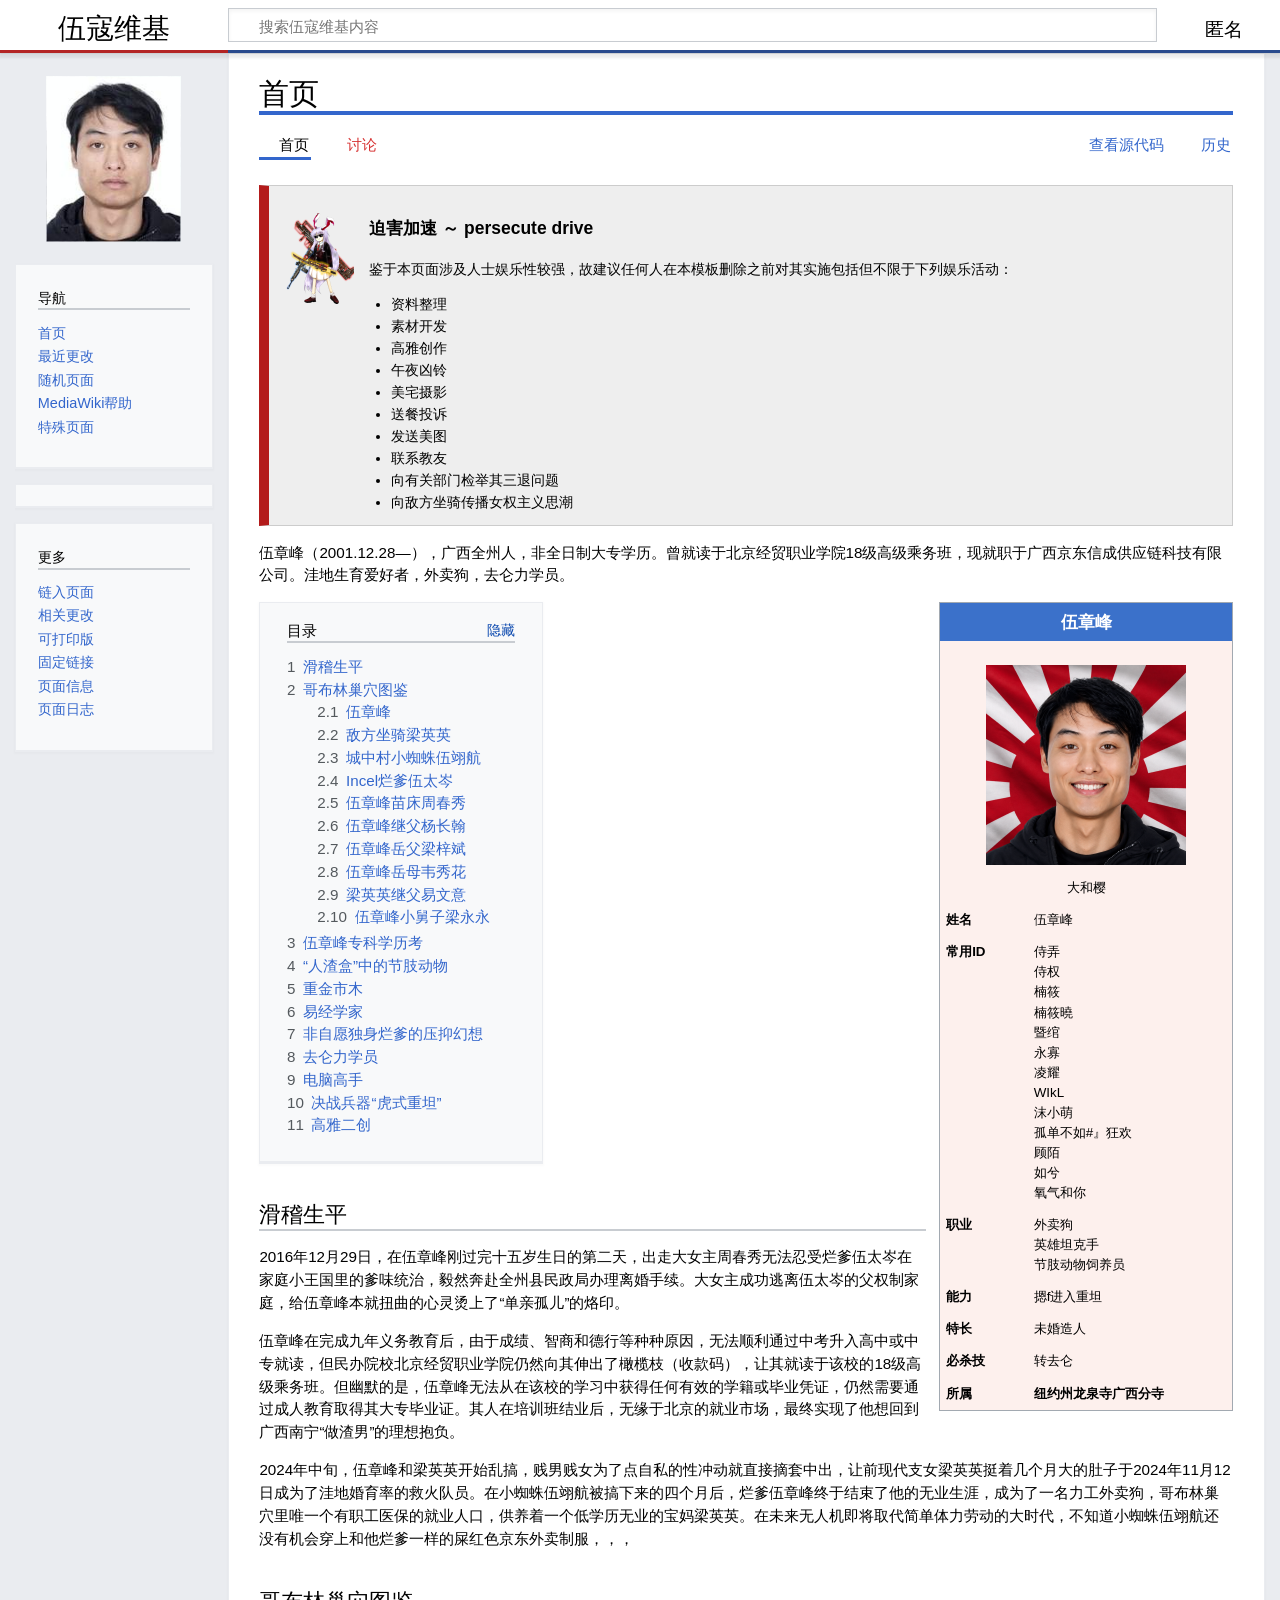
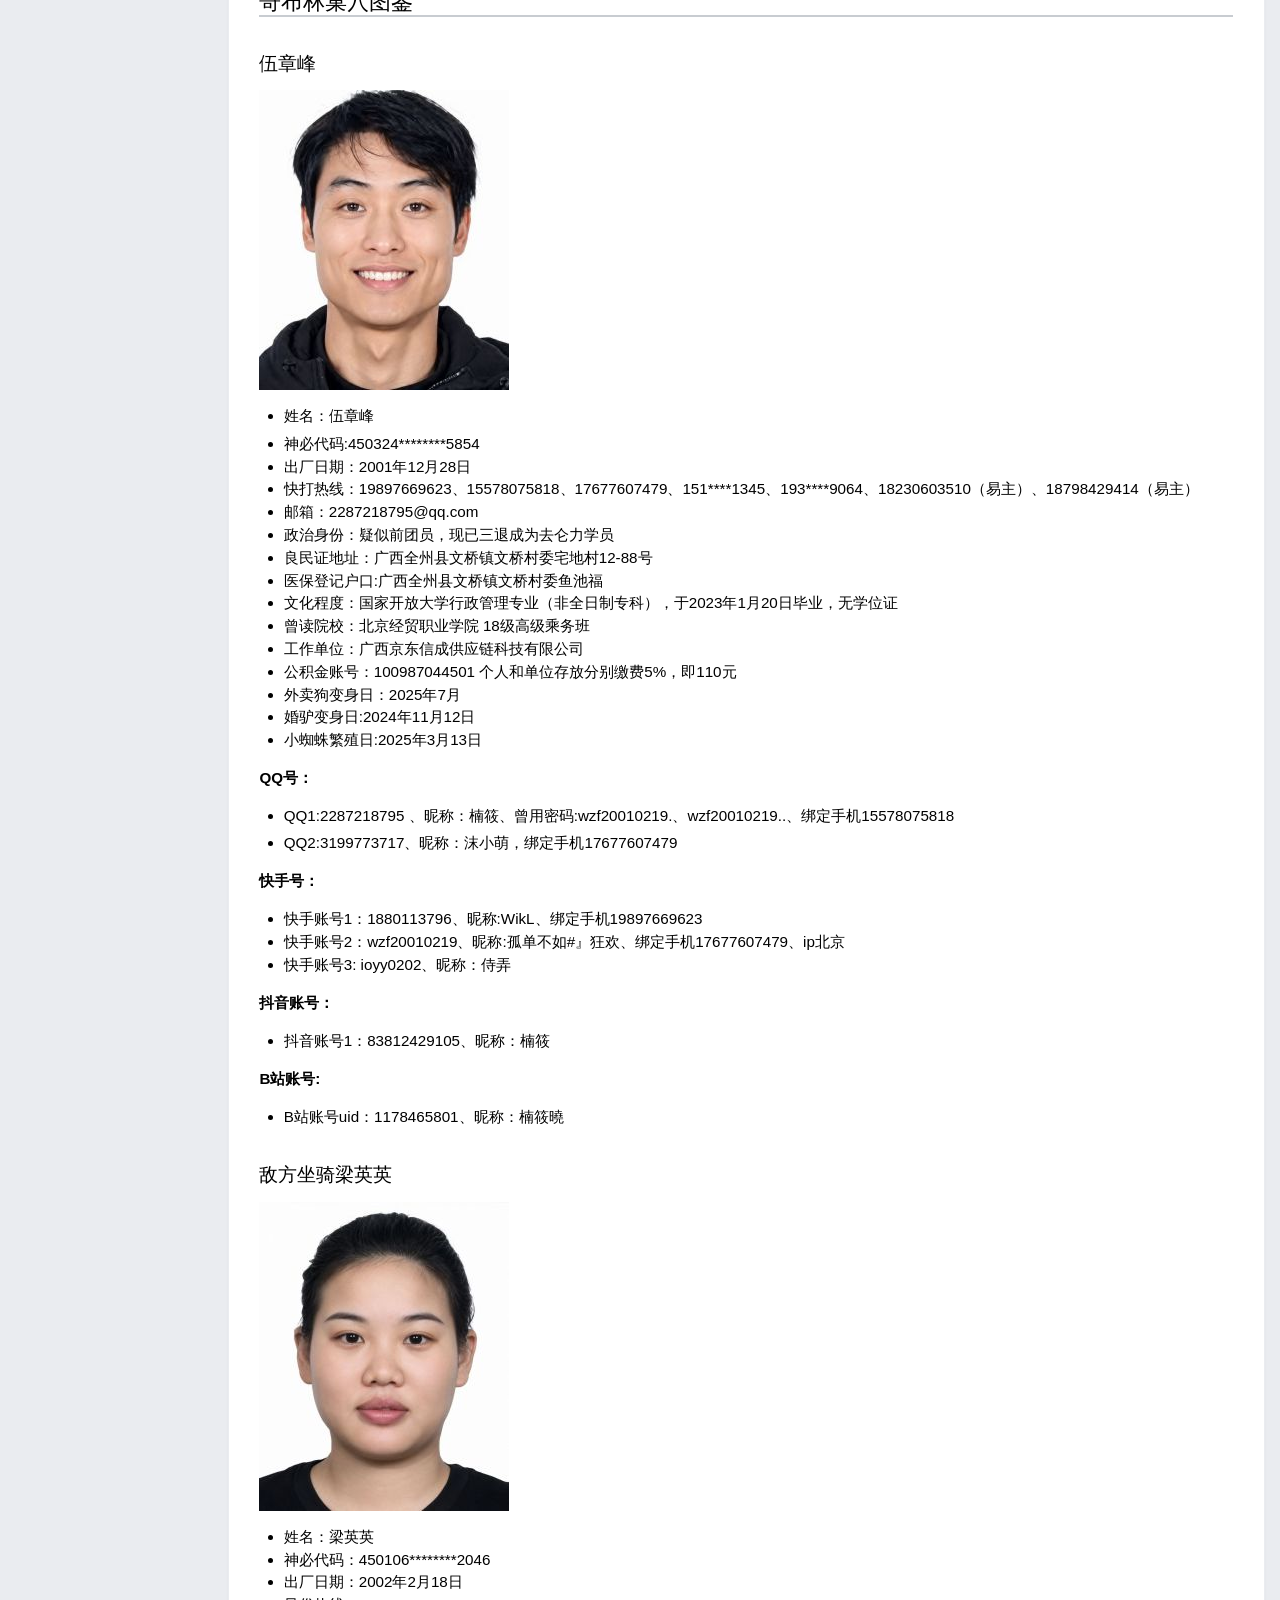
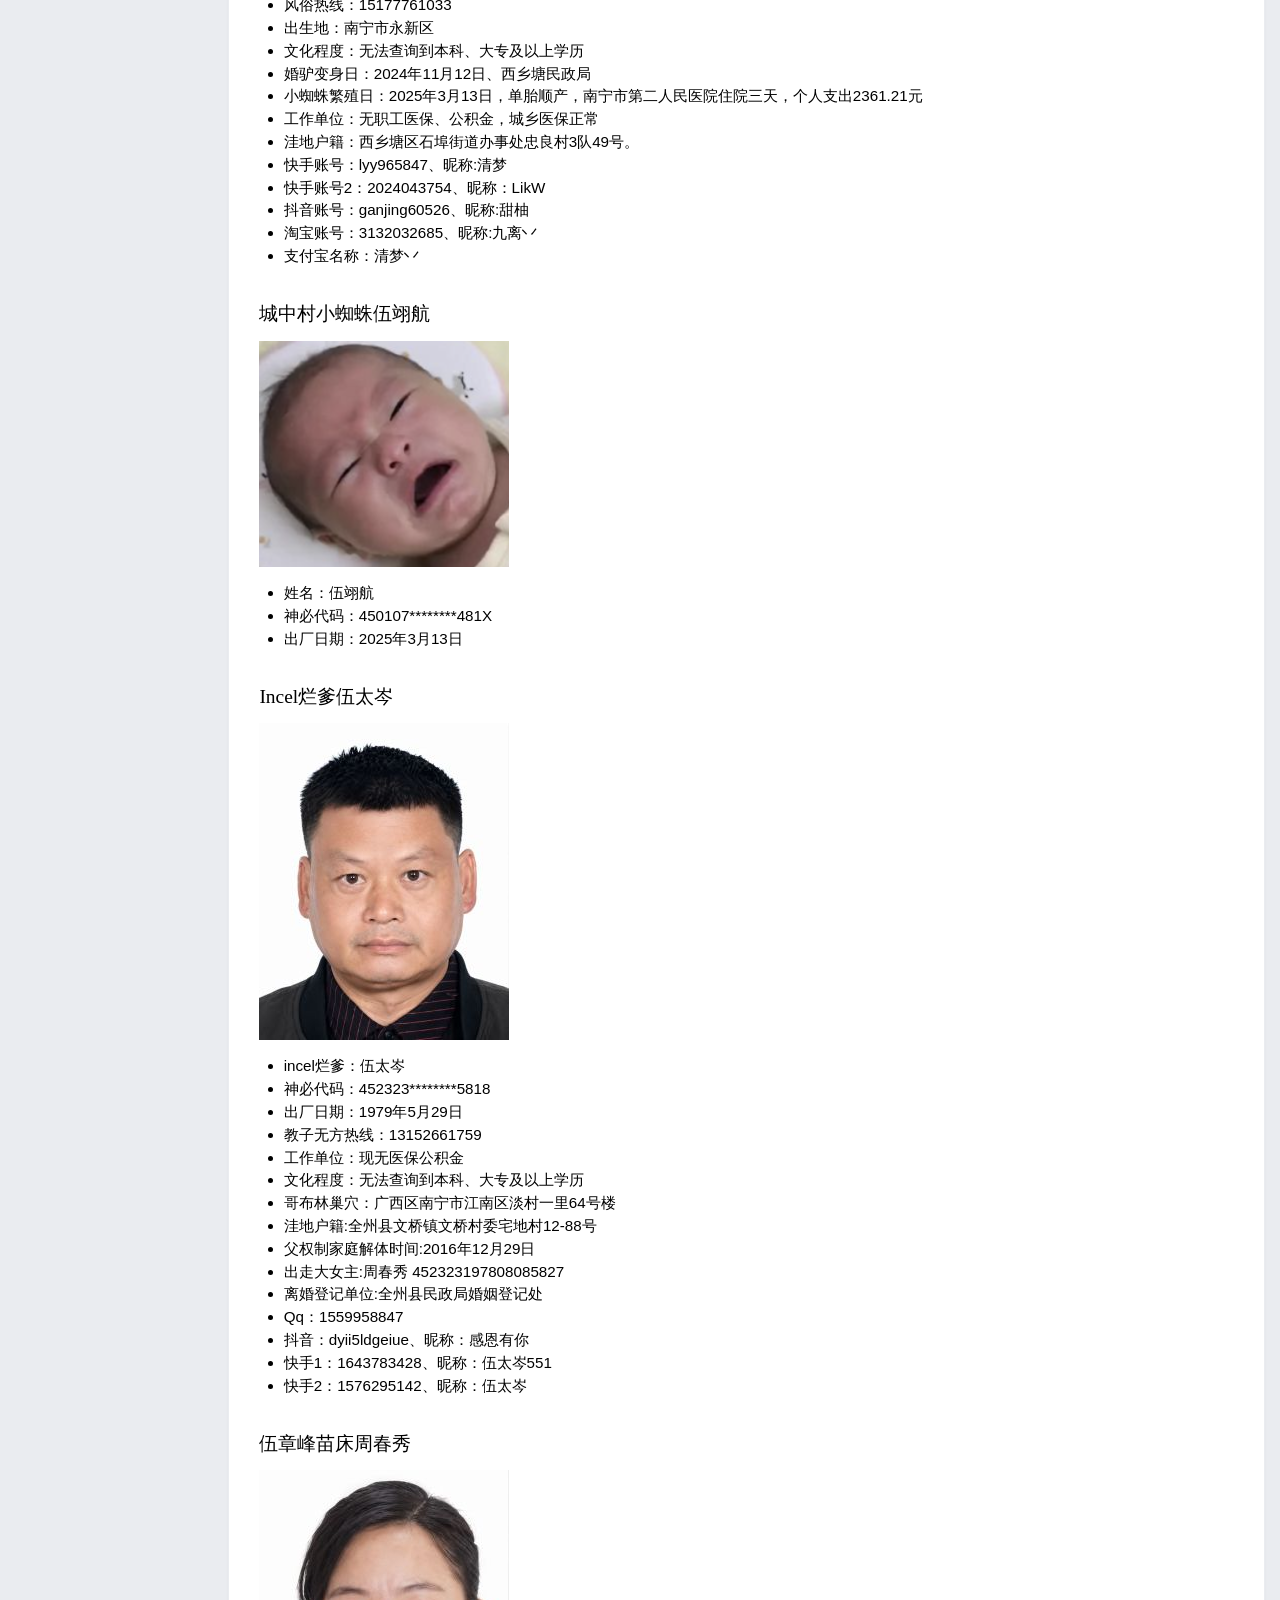
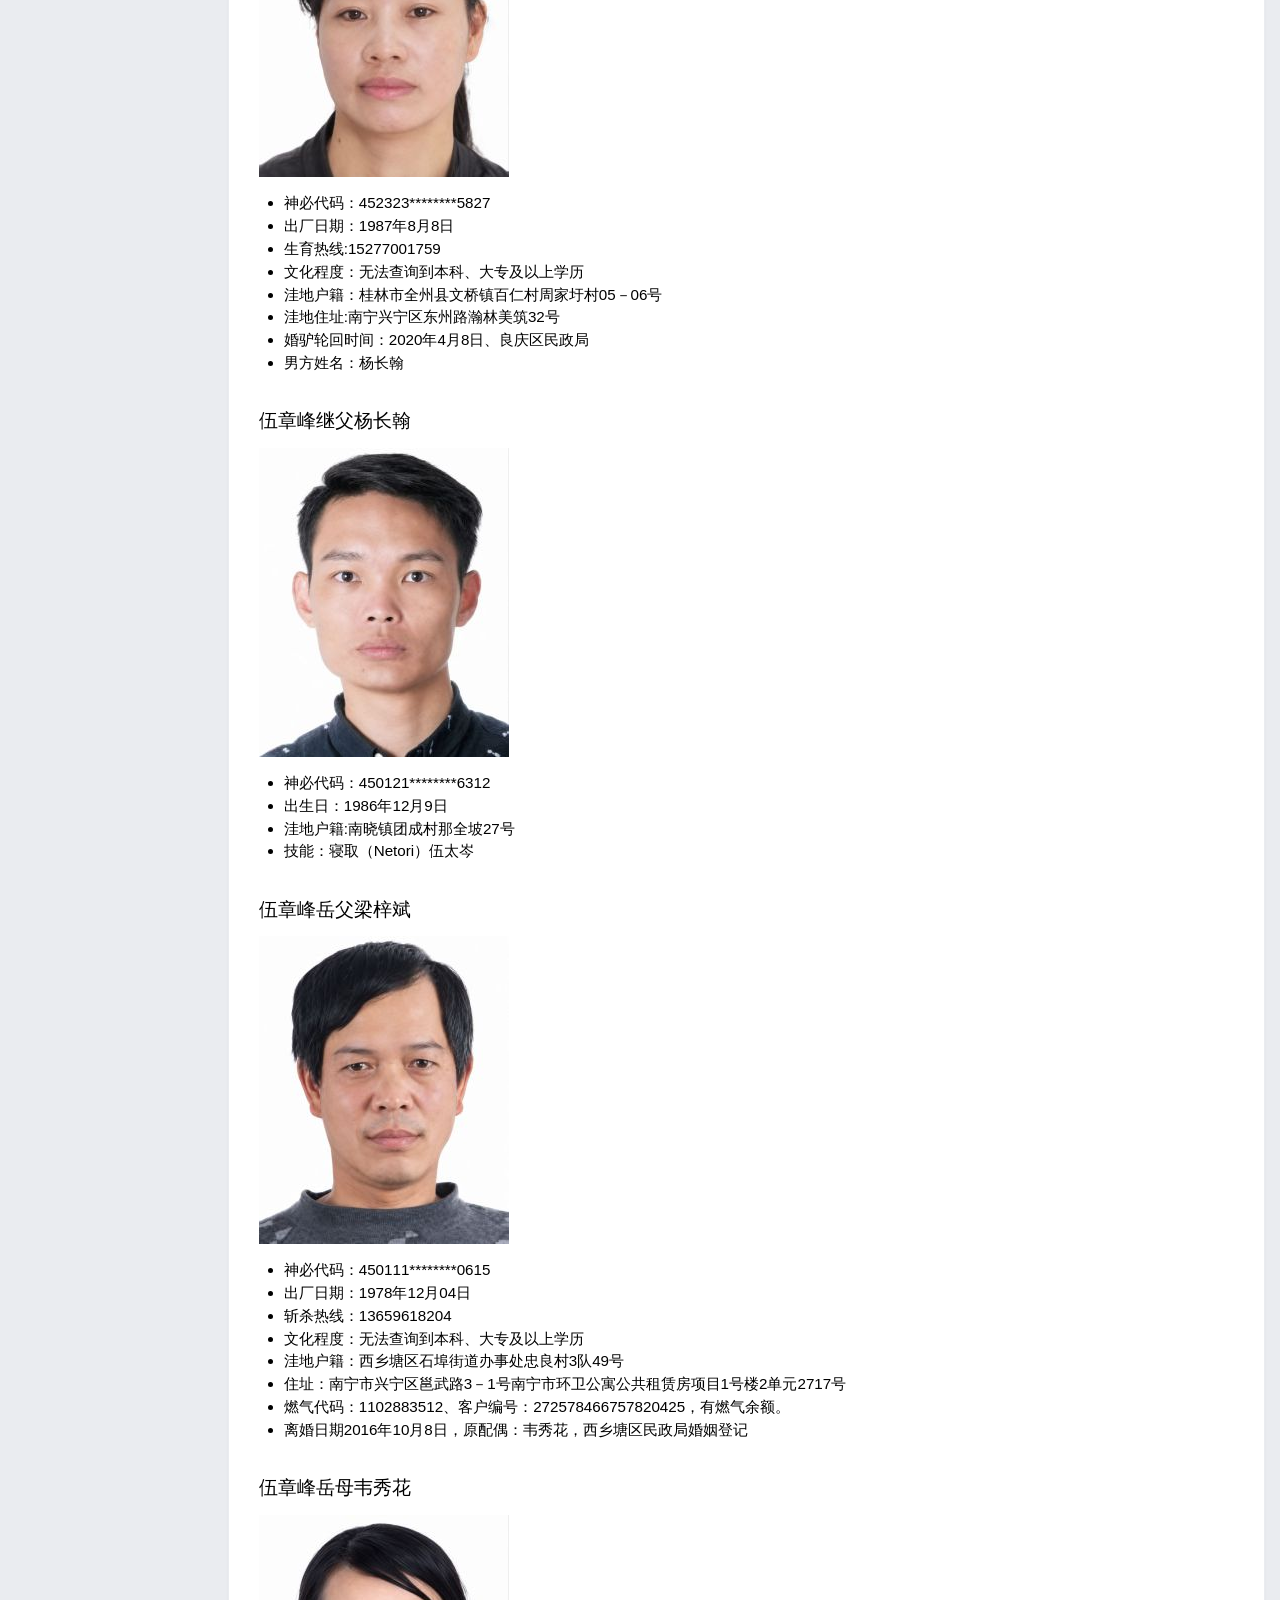
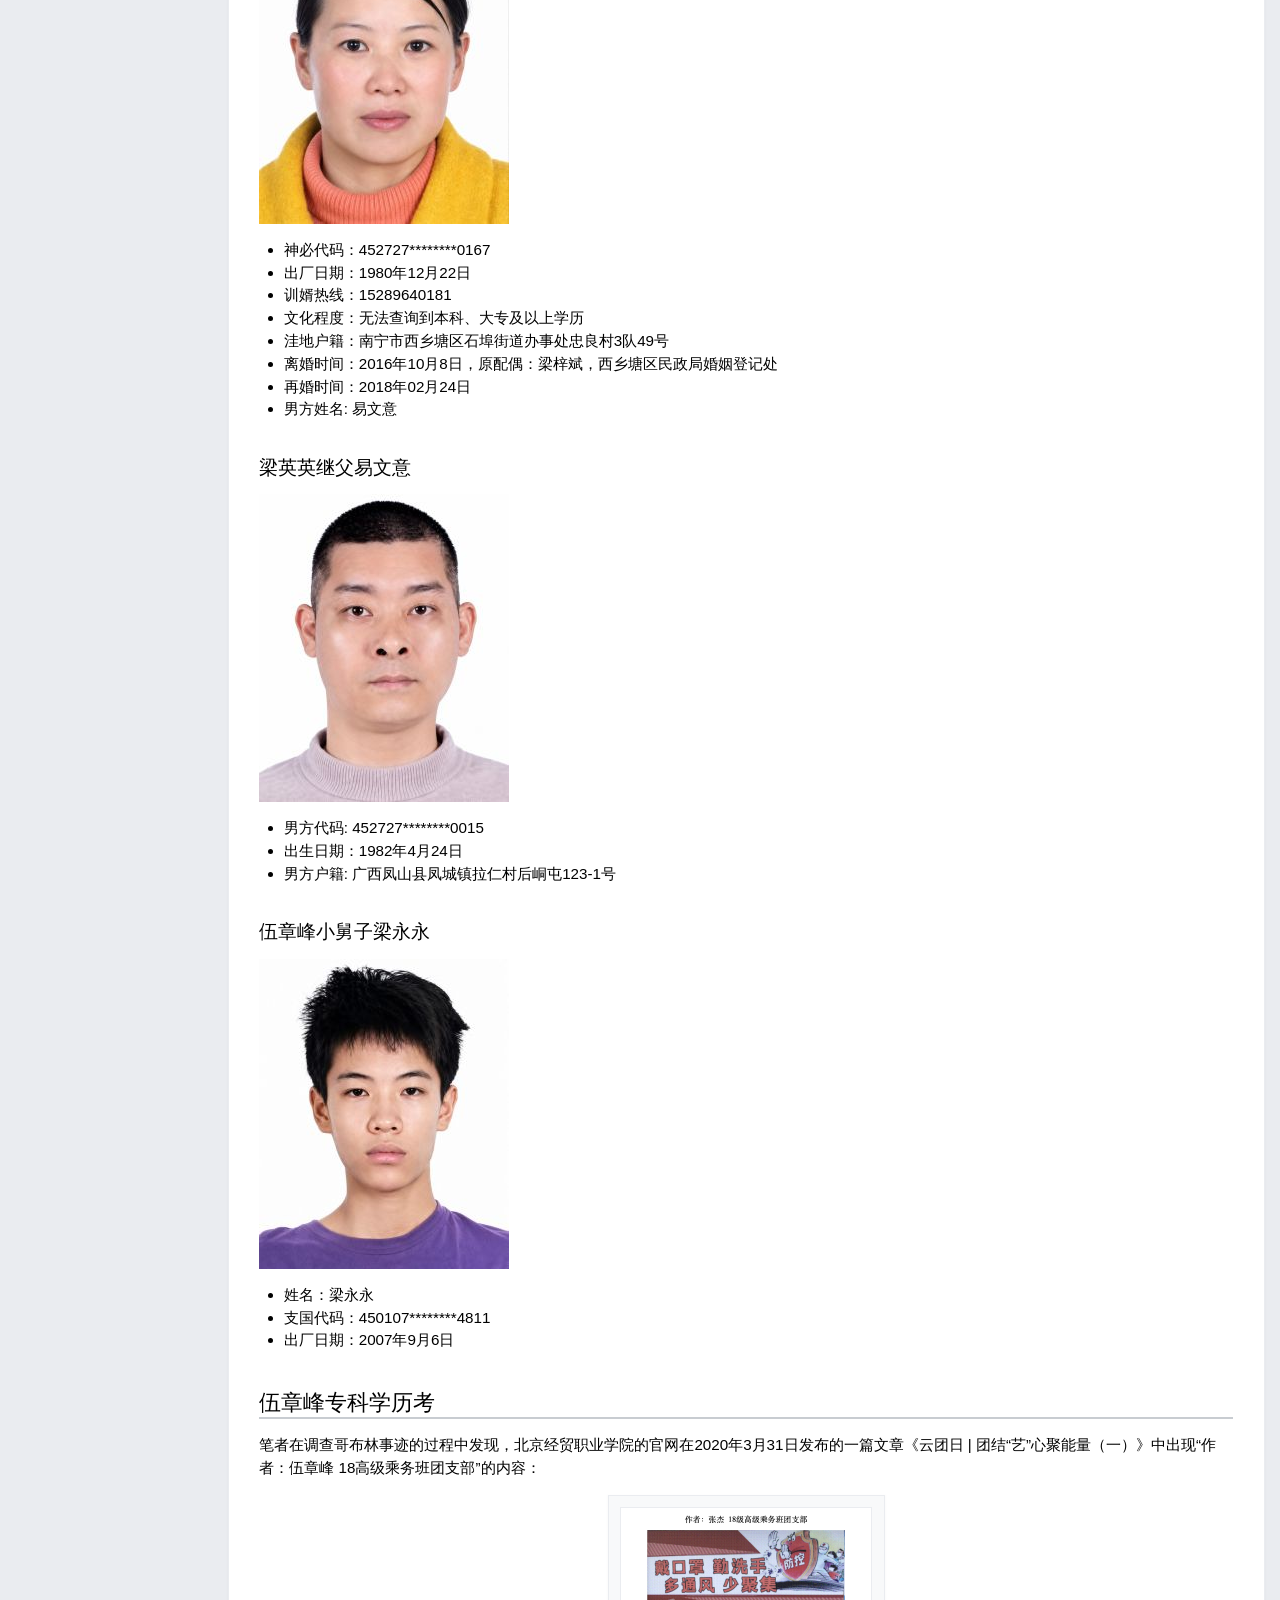
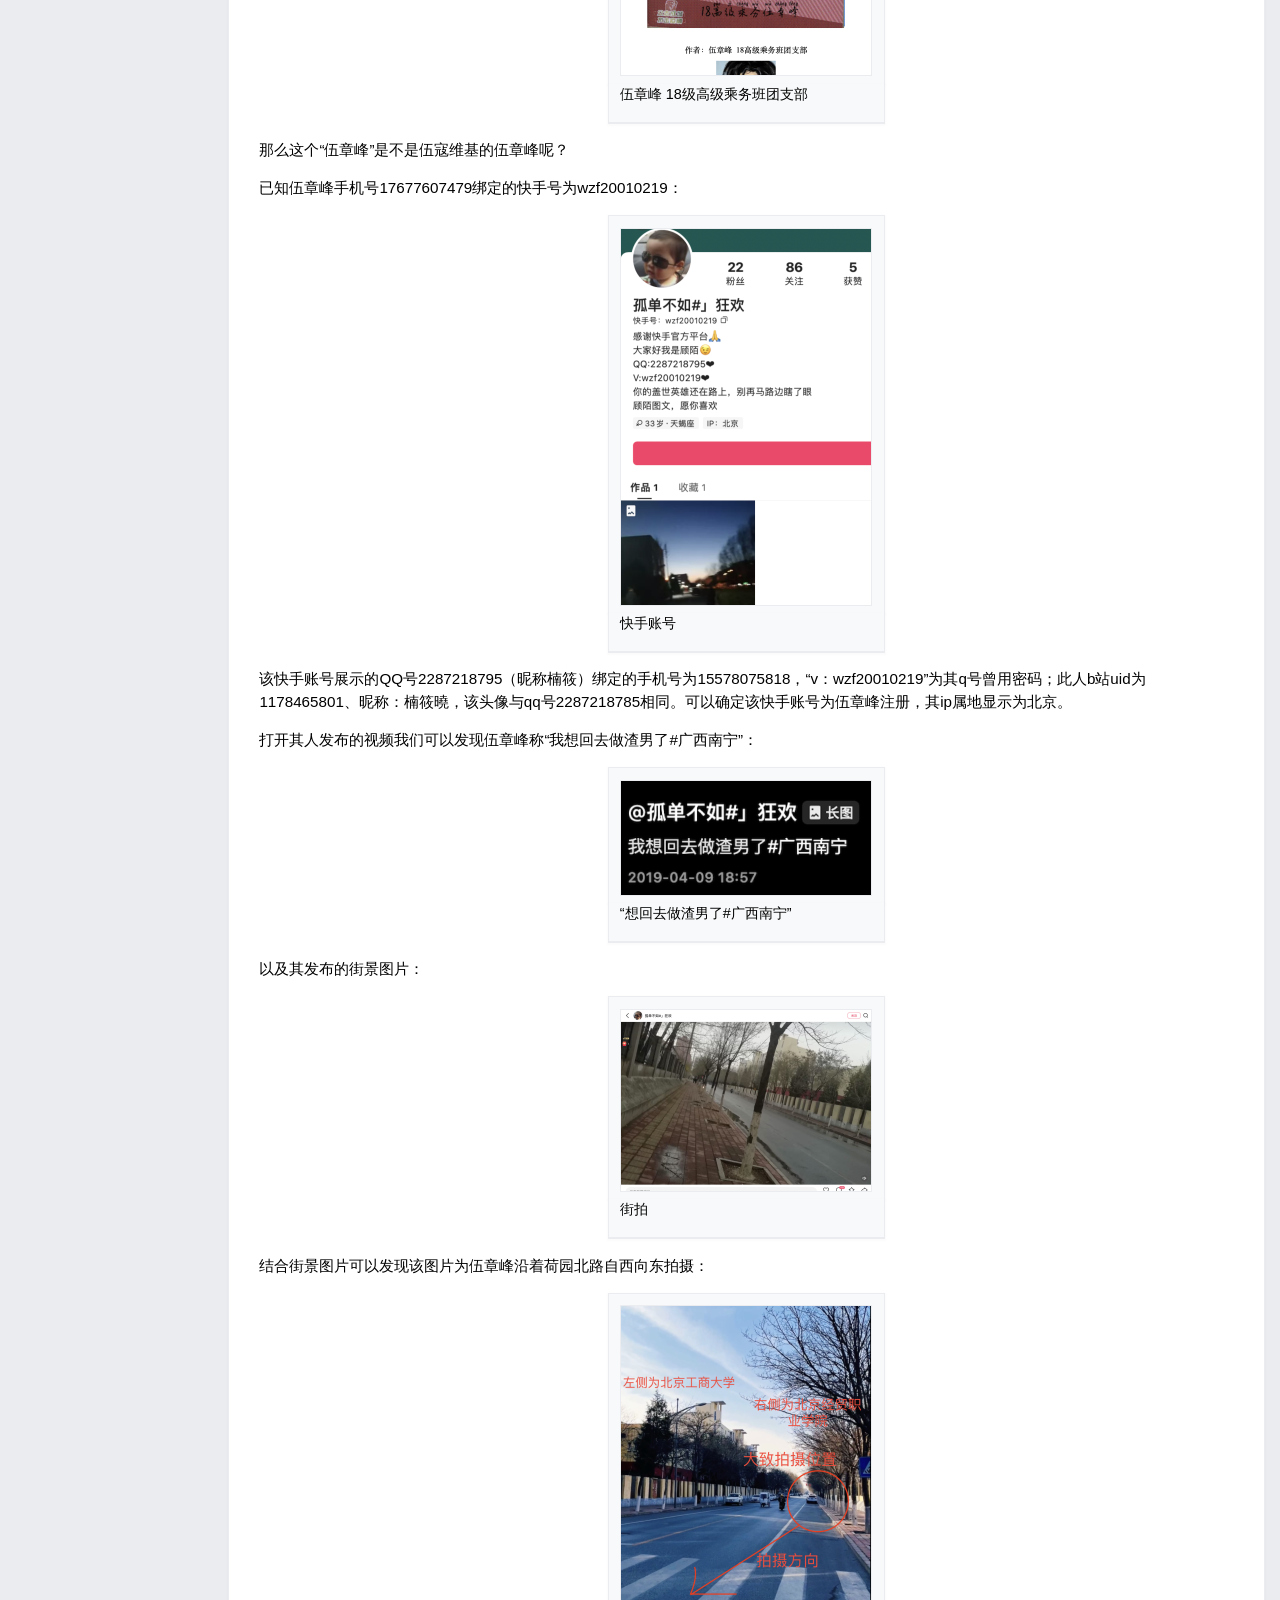
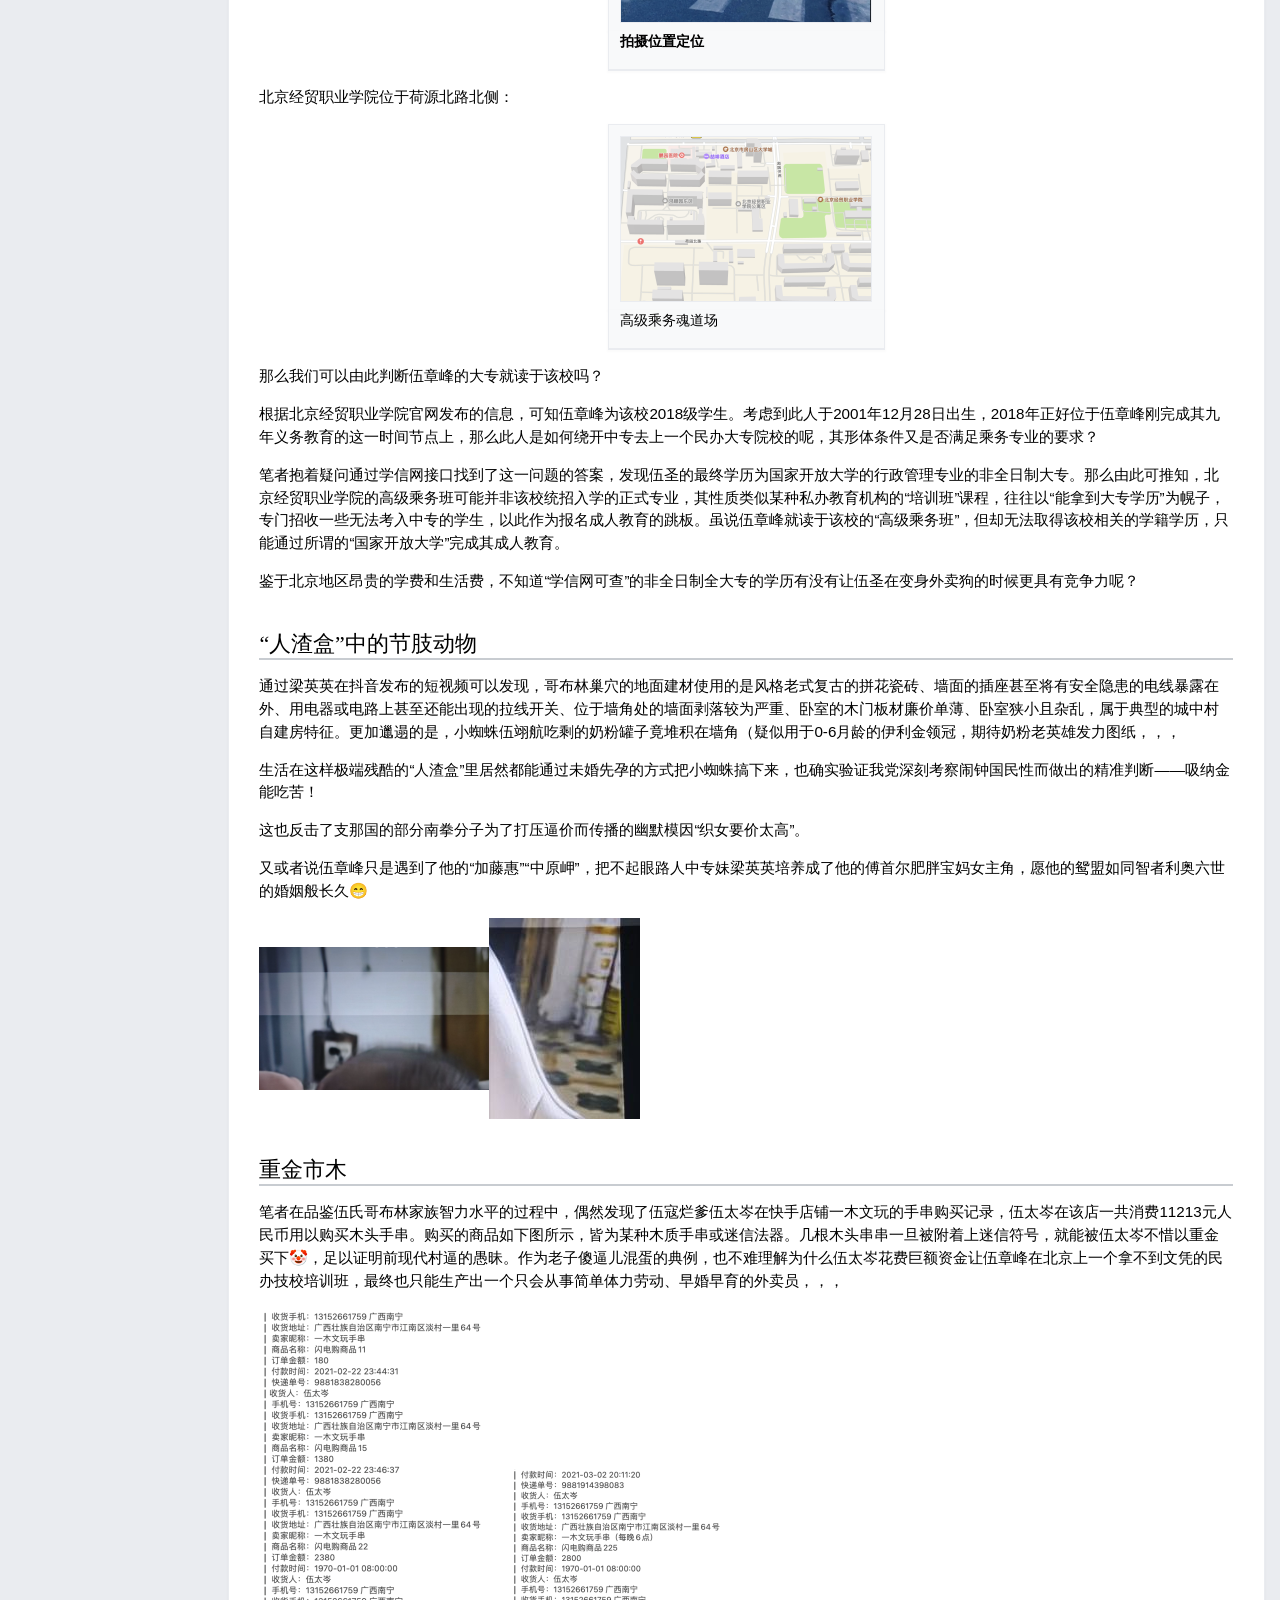
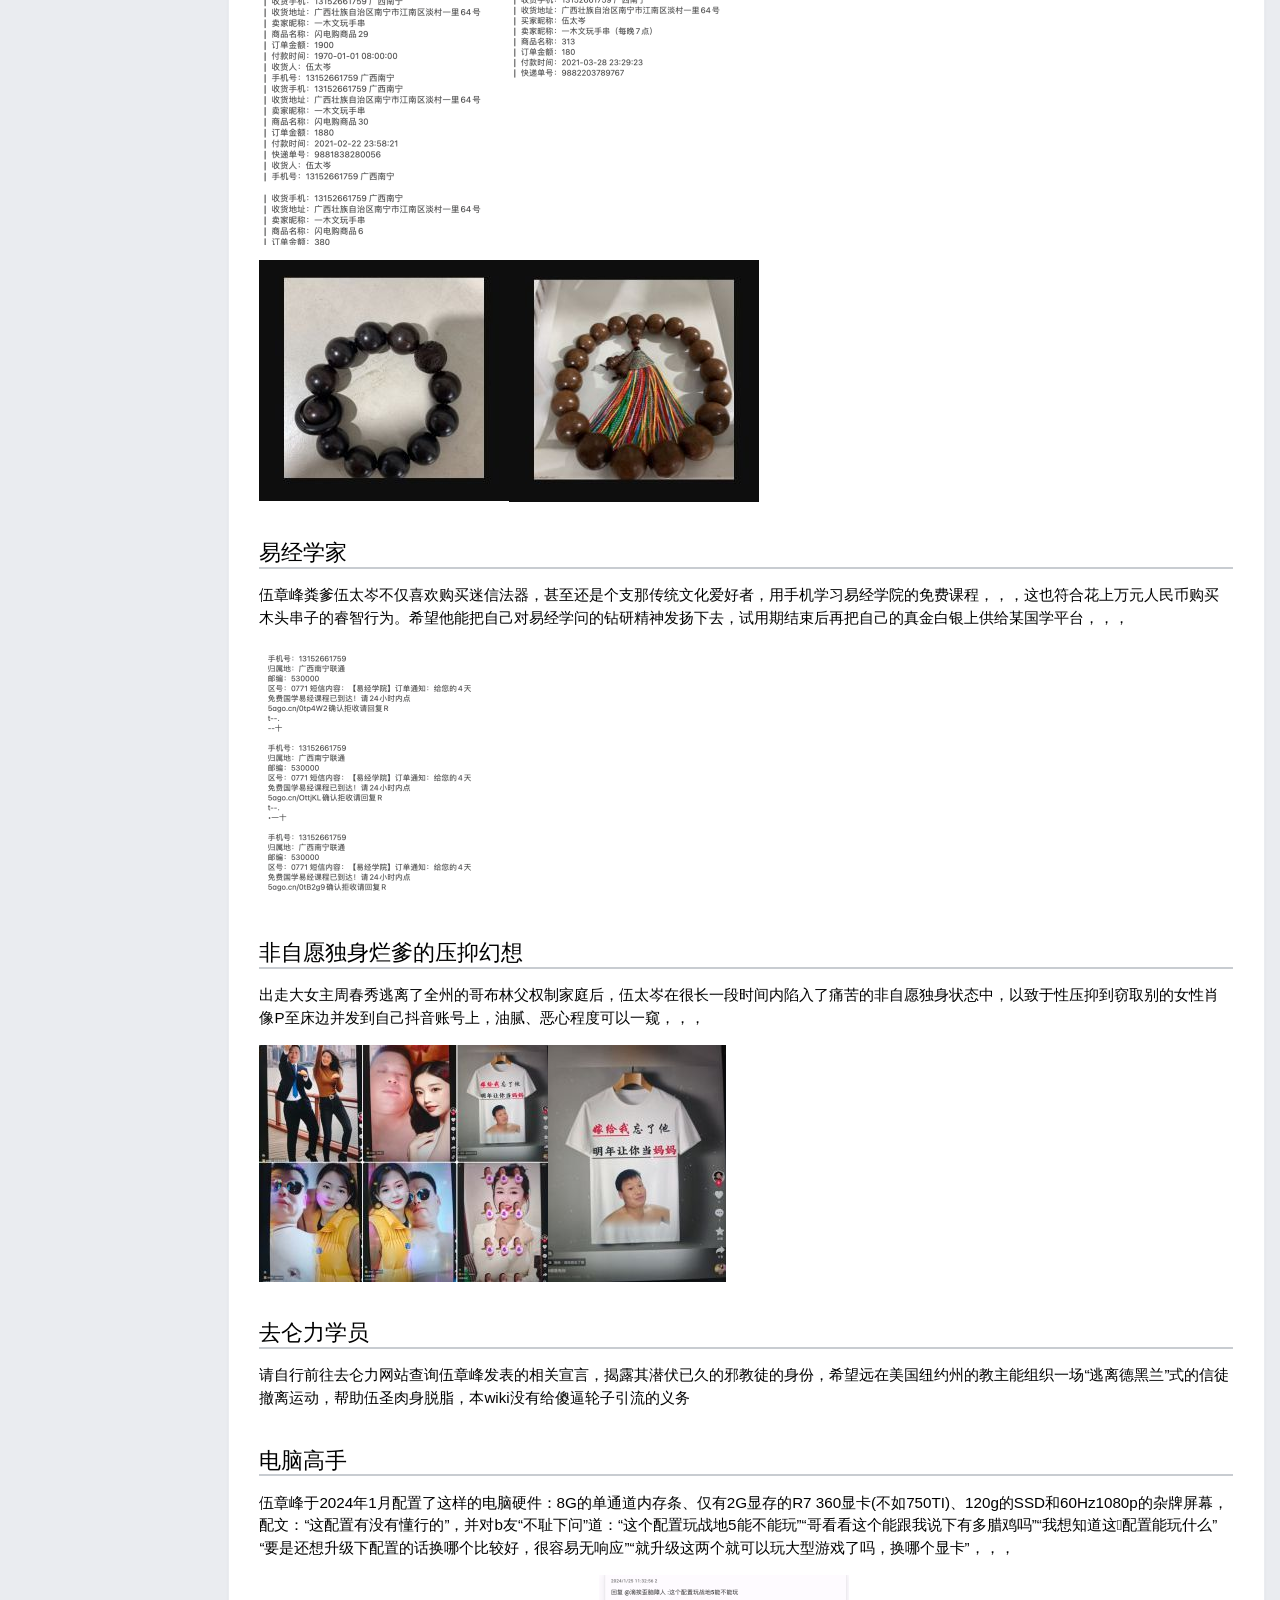
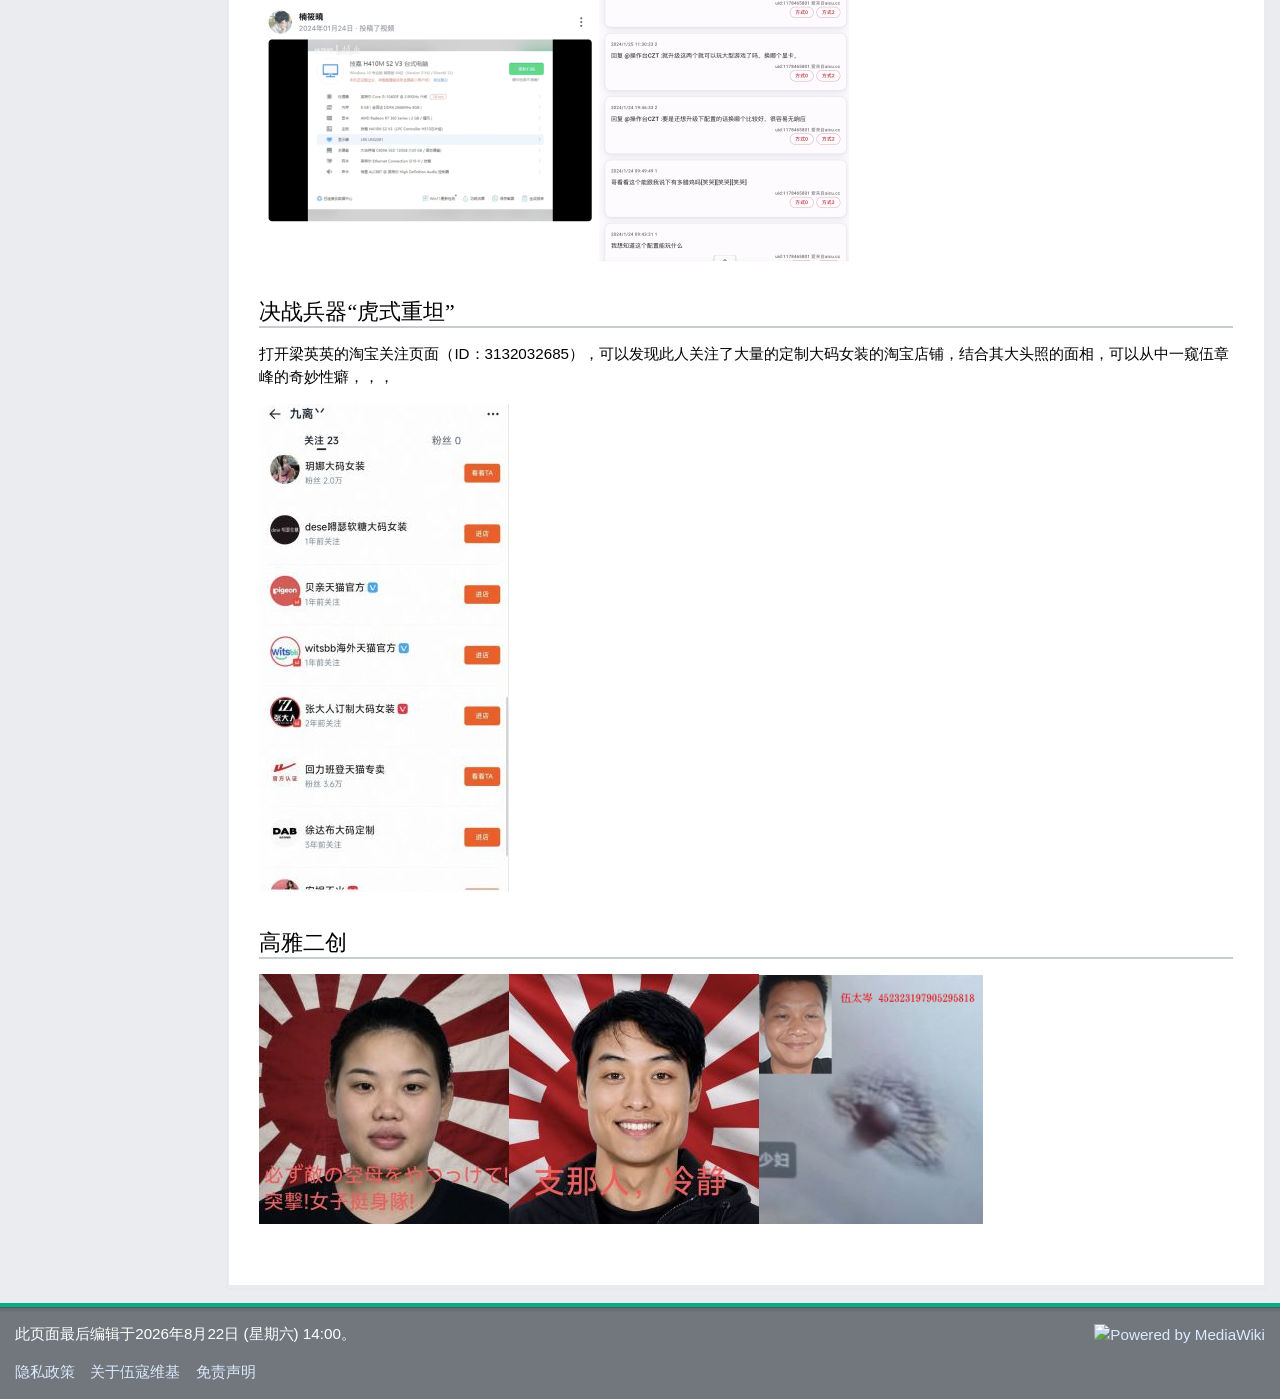
==== index.html @ e512d71a "Add files via upload" ====
<!DOCTYPE html>
<html class="client-nojs skin-theme-clientpref-thumb-standard" lang="zh-Hans-CN" dir="ltr">
<head>
<meta charset="UTF-8">
<title>伍寇维基</title>
<script>document.documentElement.className="client-js skin-theme-clientpref-thumb-standard";RLCONF={"wgBreakFrames":false,"wgSeparatorTransformTable":["",""],"wgDigitTransformTable":["",""],"wgDefaultDateFormat":"zh","wgMonthNames":["","1月","2月","3月","4月","5月","6月","7月","8月","9月","10月","11月","12月"],"wgRequestId":"2d60bd4f963f1930973a2584","wgCanonicalNamespace":"","wgCanonicalSpecialPageName":false,"wgNamespaceNumber":0,"wgPageName":"首页","wgTitle":"首页","wgCurRevisionId":282,"wgRevisionId":282,"wgArticleId":4,"wgIsArticle":true,"wgIsRedirect":false,"wgAction":"view","wgUserName":null,"wgUserGroups":["*"],"wgCategories":[],"wgPageViewLanguage":"zh-cn","wgPageContentLanguage":"zh-cn","wgPageContentModel":"wikitext","wgRelevantPageName":"首页","wgRelevantArticleId":4,"wgIsProbablyEditable":false,"wgRelevantPageIsProbablyEditable":false,"wgRestrictionEdit":[],"wgRestrictionMove":[],"wgIsMainPage":true,"wgVisualEditor":{"pageLanguageCode":"zh-Hans-CN","pageLanguageDir":"ltr","pageVariantFallbacks":"zh-cn"},"wgEditSubmitButtonLabelPublish":false,"wgVisualEditorPageIsDisambiguation":false};
RLSTATE={"site.styles":"ready","user.styles":"ready","user":"ready","user.options":"loading","skins.timeless":"ready","ext.visualEditor.desktopArticleTarget.noscript":"ready"};RLPAGEMODULES=[];</script>

<link rel="stylesheet" href="resources/css/438801fb58ce.css">
<script async="" src="resources/js/3180e66b7eb9.js"></script>

<meta name="robots" content="max-image-preview:standard">
<meta name="format-detection" content="telephone=no">
<meta name="viewport" content="width=device-width, initial-scale=1.0, user-scalable=yes, minimum-scale=0.25, maximum-scale=5.0">



</head>
<body class="mediawiki ltr sitedir-ltr mw-hide-empty-elt ns-0 ns-subject page-首页 page-Main_Page rootpage-首页 skin-timeless action-view skin--responsive">
<div id="mw-aria-live-region" class="mw-aria-live-region" aria-live="polite"></div><div id="mw-wrapper"><div id="mw-header-container" class="ts-container"><div id="mw-header" class="ts-inner"><div id="user-tools"><div id="personal"><h2><span>匿名</span></h2><div id="personal-inner" class="dropdown"><div role="navigation" class="mw-portlet" id="p-personal" title="用户菜单" aria-labelledby="p-personal-label"><h3 id="p-personal-label" lang="zh-Hans-CN" dir="ltr">未登录</h3><div class="mw-portlet-body"><ul lang="zh-Hans-CN" dir="ltr"><li id="pt-login" class="mw-list-item"><a href="#" title="我们推荐您登录，但这不是强制性的​[o]" accesskey="o"><span>登录</span></a></li></ul></div></div></div></div></div><div id="p-logo-text" class="mw-portlet" role="banner"><a id="p-banner" class="mw-wiki-title" href="index.html">伍寇维基</a></div><div class="mw-portlet" id="p-search"><h3 lang="zh-Hans-CN" dir="ltr"><label for="searchInput">搜索</label></h3><form action="#" id="searchform"><div id="simpleSearch"><div id="searchInput-container"><input type="search" name="search" placeholder="搜索伍寇维基内容" aria-label="搜索伍寇维基内容" autocapitalize="none" spellcheck="false" title="搜索伍寇维基内容​[f]" accesskey="f" id="searchInput"></div><input type="hidden" value="特殊:搜索" name="title"><input class="searchButton mw-fallbackSearchButton" type="submit" name="fulltext" title="搜索含这些文字的页面" id="mw-searchButton" value="搜索"><input class="searchButton" type="submit" name="go" title="若相同标题存在，则直接前往该页面" id="searchButton" value="前往"></div></form></div></div><div class="visualClear"></div></div><div id="mw-header-hack" class="color-bar"><div class="color-middle-container"><div class="color-middle"></div></div><div class="color-left"></div><div class="color-right"></div></div><div id="mw-header-nav-hack"><div class="color-bar"><div class="color-middle-container"><div class="color-middle"></div></div><div class="color-left"></div><div class="color-right"></div></div></div><div id="menus-cover"></div><div id="mw-content-container" class="ts-container"><div id="mw-content-block" class="ts-inner"><div id="mw-content-wrapper"><div id="mw-content"><div id="content" class="mw-body" role="main"><div class="mw-indicators">
</div>
<h1 id="firstHeading" class="firstHeading mw-first-heading"><span lang="zh-Hans-CN" dir="ltr"><span class="mw-page-title-main">首页</span></span></h1><div id="bodyContentOuter"><div id="siteSub">来自伍寇维基</div><div id="mw-page-header-links"><div role="navigation" class="mw-portlet tools-inline" id="p-associated-pages" aria-labelledby="p-associated-pages-label"><h3 id="p-associated-pages-label" lang="zh-Hans-CN" dir="ltr">命名空间</h3><div class="mw-portlet-body"><ul lang="zh-Hans-CN" dir="ltr"><li id="ca-nstab-main" class="selected mw-list-item"><a href="index.html" title="查看内容页面​[c]" accesskey="c"><span>首页</span></a></li><li id="ca-talk" class="new mw-list-item"><a href="#" rel="discussion" class="new" title="有关内容页面的讨论（页面不存在）​[t]" accesskey="t"><span>讨论</span></a></li></ul></div></div><div role="navigation" class="mw-portlet tools-inline" id="p-more" aria-labelledby="p-more-label"><h3 id="p-more-label" lang="zh-Hans-CN" dir="ltr">更多</h3><div class="mw-portlet-body"><ul lang="zh-Hans-CN" dir="ltr"><li id="ca-more" class="dropdown-toggle mw-list-item"><span>更多</span></li></ul></div></div><div role="navigation" class="mw-portlet tools-inline" id="p-views" aria-labelledby="p-views-label"><h3 id="p-views-label" lang="zh-Hans-CN" dir="ltr">页面操作</h3><div class="mw-portlet-body"><ul lang="zh-Hans-CN" dir="ltr"><li id="ca-view" class="selected mw-list-item"><a href="index.html"><span>阅读</span></a></li><li id="ca-viewsource" class="mw-list-item"><a href="#" title="本页面受到保护。您可以查看其源代码​[e]" accesskey="e"><span>查看源代码</span></a></li><li id="ca-history" class="mw-list-item"><a href="#" title="此页面过去的修订​[h]" accesskey="h"><span>历史</span></a></li></ul></div></div></div><div class="visualClear"></div><div id="bodyContent"><div id="contentSub"><div id="mw-content-subtitle"></div></div><div id="mw-content-text" class="mw-body-content"><div class="mw-content-ltr mw-parser-output" lang="zh-Hans-CN" dir="ltr"><div style="display: flex; align-items: flex-start; padding: 12px 15px; margin: 10px 0; background-color: #eee; border: 1px solid #ccc; border-left: 10px solid #b31b1b;">
<div style="flex-shrink: 0; margin-right: 15px;">
<p><span typeof="mw:File"><span><img src="images/70px-5248.png" decoding="async" width="70" height="91" class="mw-file-element" /></span></span>
</p>
</div>
<div style="flex-grow: 1;">
<div style="font-size: 1.15em; font-weight: bold; margin-bottom: 8px; color: #000;">
<p>迫害加速 ～ persecute drive
</p>
</div>
<div style="font-size: 0.9em; line-height: 1.6; color: #000;">
<p>鉴于本页面涉及人士娱乐性较强，故建议任何人在本模板删除之前对其实施包括但不限于下列娱乐活动：
</p>
</div>
<div style="font-size: 0.9em; line-height: 1.6; margin-top: 4px; color: #000;">
<ul><li>资料整理</li>
<li>素材开发</li>
<li>高雅创作</li>
<li>午夜凶铃</li>
<li>美宅摄影</li>
<li>送餐投诉</li>
<li>发送美图</li>
<li>联系教友</li>
<li>向有关部门检举其三退问题</li>
<li>向敌方坐骑传播女权主义思潮</li></ul>
</div>
</div>
</div><p>伍章峰（2001.12.28—），广西全州人，非全日制大专学历。曾就读于北京经贸职业学院18级高级乘务班，现就职于广西京东信成供应链科技有限公司。洼地生育爱好者，外卖狗，去仑力学员。</p><table class="infobox" style="width: 22em; border: 1px solid #a2a9b1; background-color: #fdf0ed; color: #000; float: right; margin: 0 0 1em 1em; border-collapse: collapse; font-size: 88%; line-height: 1.5em;" cellpadding="6">
<tbody><tr><th colspan="2" style="background-color: #3b71ca; color: #ffffff; font-size: 130%; font-weight: bold; text-align:center; padding: 0.5em;">伍章峰</th></tr>
<tr><td colspan="2" style="text-align: center; padding-top: 0.8em;">
<p><span typeof="mw:File"><a href="#" class="mw-file-description"><img src="images/200px-526.png" decoding="async" width="200" height="200" class="mw-file-element" /></a></span>
</p>
<div style="margin-top: 0.4em; font-size: 95%;">大和樱</div>
</td></tr>

<tr><th scope="row" style="width: 30%; font-weight: bold; text-align: left; vertical-align: top;">姓名</th>
<td style="text-align: left; vertical-align: top;">伍章峰</td>
</tr>

<tr><th scope="row" style="font-weight: bold; text-align: left; vertical-align: top;">常用ID</th>
<td style="text-align: left; vertical-align: top;">侍弄<br />侍权<br />楠筱<br />楠筱曉<br />暨绾<br />永寡<br />凌耀<br />WIkL<br />沫小萌<br />孤单不如#』狂欢<br />顾陌<br />如兮<br />氧气和你</td>
</tr>

<tr><th scope="row" style="font-weight: bold; text-align: left; vertical-align: top;">职业</th>
<td style="text-align: left; vertical-align: top;">外卖狗<br />英雄坦克手<br />节肢动物饲养员</td>
</tr>

<tr><th scope="row" style="font-weight: bold; text-align: left; vertical-align: top;">能力</th>
<td style="text-align: left; vertical-align: top;">摁f进入重坦</td>
</tr>

<tr><th scope="row" style="font-weight: bold; text-align: left; vertical-align: top;">特长</th>
<td style="text-align: left; vertical-align: top;">未婚造人</td>
</tr>

<tr><th scope="row" style="font-weight: bold; text-align: left; vertical-align: top;">必杀技</th>
<td style="text-align: left; vertical-align: top;">转去仑</td>
</tr>


<tr><th scope="row" style="font-weight: bold; text-align: left; vertical-align: top;">所属</th>
<td style="text-align: left; vertical-align: top;"><b>纽约州龙泉寺广西分寺</b><br /><span style="color: purple;"></span></td>
</tr>

</tbody></table>
<div id="toc" class="toc" role="navigation" aria-labelledby="mw-toc-heading"><input type="checkbox" role="button" id="toctogglecheckbox" class="toctogglecheckbox" style="display:none" /><div class="toctitle" lang="zh-Hans-CN" dir="ltr"><h2 id="mw-toc-heading">目录</h2><span class="toctogglespan"><label class="toctogglelabel" for="toctogglecheckbox"></label></span></div>
<ul>
<li class="toclevel-1 tocsection-1"><a href="#滑稽生平"><span class="tocnumber">1</span> <span class="toctext">滑稽生平</span></a></li>
<li class="toclevel-1 tocsection-2"><a href="#哥布林巢穴图鉴"><span class="tocnumber">2</span> <span class="toctext">哥布林巢穴图鉴</span></a>
<ul>
<li class="toclevel-2 tocsection-3"><a href="#伍章峰"><span class="tocnumber">2.1</span> <span class="toctext">伍章峰</span></a></li>
<li class="toclevel-2 tocsection-4"><a href="#敌方坐骑梁英英"><span class="tocnumber">2.2</span> <span class="toctext">敌方坐骑梁英英</span></a></li>
<li class="toclevel-2 tocsection-5"><a href="#城中村小蜘蛛伍翊航"><span class="tocnumber">2.3</span> <span class="toctext">城中村小蜘蛛伍翊航</span></a></li>
<li class="toclevel-2 tocsection-6"><a href="#Incel烂爹伍太岑"><span class="tocnumber">2.4</span> <span class="toctext">Incel烂爹伍太岑</span></a></li>
<li class="toclevel-2 tocsection-7"><a href="#伍章峰苗床周春秀"><span class="tocnumber">2.5</span> <span class="toctext">伍章峰苗床周春秀</span></a></li>
<li class="toclevel-2 tocsection-8"><a href="#伍章峰继父杨长翰"><span class="tocnumber">2.6</span> <span class="toctext">伍章峰继父杨长翰</span></a></li>
<li class="toclevel-2 tocsection-9"><a href="#伍章峰岳父梁梓斌"><span class="tocnumber">2.7</span> <span class="toctext">伍章峰岳父梁梓斌</span></a></li>
<li class="toclevel-2 tocsection-10"><a href="#伍章峰岳母韦秀花"><span class="tocnumber">2.8</span> <span class="toctext">伍章峰岳母韦秀花</span></a></li>
<li class="toclevel-2 tocsection-11"><a href="#梁英英继父易文意"><span class="tocnumber">2.9</span> <span class="toctext">梁英英继父易文意</span></a></li>
<li class="toclevel-2 tocsection-12"><a href="#伍章峰小舅子梁永永"><span class="tocnumber">2.10</span> <span class="toctext">伍章峰小舅子梁永永</span></a></li>
</ul>
</li>
<li class="toclevel-1 tocsection-13"><a href="#伍章峰专科学历考"><span class="tocnumber">3</span> <span class="toctext">伍章峰专科学历考</span></a></li>
<li class="toclevel-1 tocsection-14"><a href="#“人渣盒”中的节肢动物"><span class="tocnumber">4</span> <span class="toctext">“人渣盒”中的节肢动物</span></a></li>
<li class="toclevel-1 tocsection-15"><a href="#重金市木"><span class="tocnumber">5</span> <span class="toctext">重金市木</span></a></li>
<li class="toclevel-1 tocsection-16"><a href="#易经学家"><span class="tocnumber">6</span> <span class="toctext">易经学家</span></a></li>
<li class="toclevel-1 tocsection-17"><a href="#非自愿独身烂爹的压抑幻想"><span class="tocnumber">7</span> <span class="toctext">非自愿独身烂爹的压抑幻想</span></a></li>
<li class="toclevel-1 tocsection-18"><a href="#去仑力学员"><span class="tocnumber">8</span> <span class="toctext">去仑力学员</span></a></li>
<li class="toclevel-1 tocsection-19"><a href="#电脑高手"><span class="tocnumber">9</span> <span class="toctext">电脑高手</span></a></li>
<li class="toclevel-1 tocsection-20"><a href="#决战兵器“虎式重坦”"><span class="tocnumber">10</span> <span class="toctext">决战兵器“虎式重坦”</span></a></li>
<li class="toclevel-1 tocsection-21"><a href="#高雅二创"><span class="tocnumber">11</span> <span class="toctext">高雅二创</span></a></li>
</ul>
</div>

<div class="mw-heading mw-heading2"><h2 id="滑稽生平"><span id=".E6.BB.91.E7.A8.BD.E7.94.9F.E5.B9.B3"></span><small>滑稽生平</small></h2></div>
<p>2016年12月29日，在伍章峰刚过完十五岁生日的第二天，出走大女主周春秀无法忍受烂爹伍太岑在家庭小王国里的爹味统治，毅然奔赴全州县民政局办理离婚手续。大女主成功逃离伍太岑的父权制家庭，给伍章峰本就扭曲的心灵烫上了“单亲孤儿”的烙印。
</p><p>伍章峰在完成九年义务教育后，由于成绩、智商和德行等种种原因，无法顺利通过中考升入高中或中专就读，但民办院校北京经贸职业学院仍然向其伸出了橄榄枝（收款码），让其就读于该校的18级高级乘务班。但幽默的是，伍章峰无法从在该校的学习中获得任何有效的学籍或毕业凭证，仍然需要通过成人教育取得其大专毕业证。其人在培训班结业后，无缘于北京的就业市场，最终实现了他想回到广西南宁“做渣男”的理想抱负。
</p><p>2024年中旬，伍章峰和梁英英开始乱搞，贱男贱女为了点自私的性冲动就直接摘套中出，让前现代支女梁英英挺着几个月大的肚子于2024年11月12日成为了洼地婚育率的救火队员。在小蜘蛛伍翊航被搞下来的四个月后，烂爹伍章峰终于结束了他的无业生涯，成为了一名力工外卖狗，哥布林巢穴里唯一个有职工医保的就业人口，供养着一个低学历无业的宝妈梁英英。在未来无人机即将取代简单体力劳动的大时代，不知道小蜘蛛伍翊航还没有机会穿上和他烂爹一样的屎红色京东外卖制服，，，
</p>
<div class="mw-heading mw-heading2"><h2 id="哥布林巢穴图鉴"><span id=".E5.93.A5.E5.B8.83.E6.9E.97.E5.B7.A2.E7.A9.B4.E5.9B.BE.E9.89.B4"></span><small>哥布林巢穴图鉴</small></h2></div>
<div class="mw-heading mw-heading3"><h3 id="伍章峰"><span id=".E4.BC.8D.E7.AB.A0.E5.B3.B0"></span><small>伍章峰</small></h3></div>
<p><span class="mw-default-size" typeof="mw:File/Frameless"><a href="#" class="mw-file-description"><img src="images/250px-Smile.jpg" decoding="async" width="250" height="300" class="mw-file-element" /></a></span>
</p>
<ul><li>姓名：伍章峰</li></ul>
<ul><li>神必代码:450324********5854</li>
<li>出厂日期：2001年12月28日</li>
<li>快打热线：19897669623、15578075818、17677607479、151****1345、193****9064、18230603510（易主）、18798429414（易主）</li>
<li>邮箱：2287218795@qq.com</li>
<li>政治身份：疑似前团员，现已三退成为去仑力学员</li>
<li>良民证地址：广西全州县文桥镇文桥村委宅地村12-88号</li>
<li>医保登记户口:广西全州县文桥镇文桥村委鱼池福</li>
<li>文化程度：国家开放大学行政管理专业（非全日制专科），于2023年1月20日毕业，无学位证</li>
<li>曾读院校：北京经贸职业学院 18级高级乘务班</li>
<li>工作单位：广西京东信成供应链科技有限公司</li>
<li>公积金账号：100987044501 个人和单位存放分别缴费5%，即110元</li>
<li>外卖狗变身日：2025年7月</li>
<li>婚驴变身日:2024年11月12日</li>
<li>小蜘蛛繁殖日:2025年3月13日</li></ul>
<p><b>QQ号：</b>
</p>
<ul><li>QQ1:2287218795 、昵称：楠筱、曾用密码:wzf20010219.、wzf20010219..、绑定手机15578075818</li></ul>
<ul><li>QQ2:3199773717、昵称：沫小萌，绑定手机17677607479</li></ul>
<p><b>快手号：</b>
</p>
<ul><li>快手账号1：1880113796、昵称:WikL、绑定手机19897669623</li>
<li>快手账号2：wzf20010219、昵称:孤单不如#』狂欢、绑定手机17677607479、ip北京</li>
<li>快手账号3:   ioyy0202、昵称：侍弄</li></ul>
<p><b>抖音账号：</b>
</p>
<ul><li>抖音账号1：83812429105、昵称：楠筱</li></ul>
<p><b>B站账号:</b>
</p>
<ul><li>B站账号uid：1178465801、昵称：楠筱曉</li></ul>
<div class="mw-heading mw-heading3"><h3 id="敌方坐骑梁英英"><span id=".E6.95.8C.E6.96.B9.E5.9D.90.E9.AA.91.E6.A2.81.E8.8B.B1.E8.8B.B1"></span><small>敌方坐骑梁英英</small></h3></div>
<p><span class="mw-default-size" typeof="mw:File/Frameless"><a href="#" class="mw-file-description"><img src="images/250px-梁英英.jpg" decoding="async" width="250" height="309" class="mw-file-element" /></a></span>
</p>
<ul><li>姓名：梁英英</li>
<li>神必代码：450106********2046</li>
<li>出厂日期：2002年2月18日</li>
<li>风俗热线：15177761033</li>
<li>出生地：南宁市永新区</li>
<li>文化程度：无法查询到本科、大专及以上学历</li>
<li>婚驴变身日：2024年11月12日、西乡塘民政局</li>
<li>小蜘蛛繁殖日：2025年3月13日，单胎顺产，南宁市第二人民医院住院三天，个人支出2361.21元</li>
<li>工作单位：无职工医保、公积金，城乡医保正常</li>
<li>洼地户籍：西乡塘区石埠街道办事处忠良村3队49号。</li>
<li>快手账号：lyy965847、昵称:清梦</li>
<li>快手账号2：2024043754、昵称：LikW</li>
<li>抖音账号：ganjing60526、昵称:甜柚</li>
<li>淘宝账号：3132032685、昵称:九离丷</li>
<li>支付宝名称：清梦丷</li></ul>
<div class="mw-heading mw-heading3"><h3 id="城中村小蜘蛛伍翊航"><span id=".E5.9F.8E.E4.B8.AD.E6.9D.91.E5.B0.8F.E8.9C.98.E8.9B.9B.E4.BC.8D.E7.BF.8A.E8.88.AA"></span><small>城中村小蜘蛛伍翊航</small></h3></div>
<p><span class="mw-default-size" typeof="mw:File/Frameless"><a href="#" class="mw-file-description"><img src="images/250px-伍翊航.png" decoding="async" width="250" height="226" class="mw-file-element" /></a></span>
</p>
<ul><li>姓名：伍翊航</li>
<li>神必代码：450107********481X</li>
<li>出厂日期：2025年3月13日</li></ul>
<div class="mw-heading mw-heading3"><h3 id="Incel烂爹伍太岑"><span id="Incel.E7.83.82.E7.88.B9.E4.BC.8D.E5.A4.AA.E5.B2.91"></span><small>Incel烂爹伍太岑</small></h3></div>
<p><span class="mw-default-size" typeof="mw:File/Frameless"><a href="#" class="mw-file-description"><img src="images/250px-伍太岑2.jpg" decoding="async" width="250" height="317" class="mw-file-element" /></a></span>
</p>
<ul><li>incel烂爹：伍太岑</li>
<li>神必代码：452323********5818</li>
<li>出厂日期：1979年5月29日</li>
<li>教子无方热线：13152661759</li>
<li>工作单位：现无医保公积金</li>
<li>文化程度：无法查询到本科、大专及以上学历</li>
<li>哥布林巢穴：广西区南宁市江南区淡村一里64号楼</li>
<li>洼地户籍:全州县文桥镇文桥村委宅地村12-88号</li>
<li>父权制家庭解体时间:2016年12月29日</li>
<li>出走大女主:周春秀 452323197808085827</li>
<li>离婚登记单位:全州县民政局婚姻登记处</li>
<li>Qq：1559958847</li>
<li>抖音：dyii5ldgeiue、昵称：感恩有你</li>
<li>快手1：1643783428、昵称：伍太岑551</li>
<li>快手2：1576295142、昵称：伍太岑</li></ul>
<div class="mw-heading mw-heading3"><h3 id="伍章峰苗床周春秀"><span id=".E4.BC.8D.E7.AB.A0.E5.B3.B0.E8.8B.97.E5.BA.8A.E5.91.A8.E6.98.A5.E7.A7.80"></span><small>伍章峰苗床周春秀</small></h3></div>
<p><span class="mw-default-size" typeof="mw:File/Frameless"><a href="#" class="mw-file-description"><img src="images/250px-周春秀.jpg" decoding="async" width="250" height="307" class="mw-file-element" /></a></span>
</p>
<ul><li>神必代码：452323********5827</li>
<li>出厂日期：1987年8月8日</li>
<li>生育热线:15277001759</li>
<li>文化程度：无法查询到本科、大专及以上学历</li>
<li>洼地户籍：桂林市全州县文桥镇百仁村周家圩村05－06号</li>
<li>洼地住址:南宁兴宁区东州路瀚林美筑32号</li>
<li>婚驴轮回时间：2020年4月8日、良庆区民政局</li>
<li>男方姓名：杨长翰</li></ul>
<div class="mw-heading mw-heading3"><h3 id="伍章峰继父杨长翰"><span id=".E4.BC.8D.E7.AB.A0.E5.B3.B0.E7.BB.A7.E7.88.B6.E6.9D.A8.E9.95.BF.E7.BF.B0"></span><small>伍章峰继父杨长翰</small></h3></div>
<p><span class="mw-default-size" typeof="mw:File/Frameless"><a href="#" class="mw-file-description"><img src="images/250px-新武将.jpg" decoding="async" width="250" height="309" class="mw-file-element" /></a></span>
</p>
<ul><li>神必代码：450121********6312</li>
<li>出生日：1986年12月9日</li>
<li>洼地户籍:南晓镇团成村那全坡27号</li>
<li>技能：寝取（Netori）伍太岑<br /></li></ul>
<div class="mw-heading mw-heading3"><h3 id="伍章峰岳父梁梓斌"><span id=".E4.BC.8D.E7.AB.A0.E5.B3.B0.E5.B2.B3.E7.88.B6.E6.A2.81.E6.A2.93.E6.96.8C"></span><small>伍章峰岳父梁梓斌</small></h3></div>
<p><span class="mw-default-size" typeof="mw:File/Frameless"><a href="#" class="mw-file-description"><img src="images/250px-梁梓斌.jpg" decoding="async" width="250" height="308" class="mw-file-element" /></a></span>
</p>
<ul><li>神必代码：450111********0615</li>
<li>出厂日期：1978年12月04日</li>
<li>斩杀热线：13659618204</li>
<li>文化程度：无法查询到本科、大专及以上学历</li>
<li>洼地户籍：西乡塘区石埠街道办事处忠良村3队49号</li>
<li>住址：南宁市兴宁区邕武路3－1号南宁市环卫公寓公共租赁房项目1号楼2单元2717号</li>
<li>燃气代码：1102883512、客户编号：272578466757820425，有燃气余额。</li>
<li>离婚日期2016年10月8日，原配偶：韦秀花，西乡塘区民政局婚姻登记</li></ul>
<div class="mw-heading mw-heading3"><h3 id="伍章峰岳母韦秀花"><span id=".E4.BC.8D.E7.AB.A0.E5.B3.B0.E5.B2.B3.E6.AF.8D.E9.9F.A6.E7.A7.80.E8.8A.B1"></span><small>伍章峰岳母韦秀花</small></h3></div>
<p><span class="mw-default-size" typeof="mw:File/Frameless"><a href="#" class="mw-file-description"><img src="images/250px-韦秀花.jpg" decoding="async" width="250" height="309" class="mw-file-element" /></a></span>
</p>
<ul><li>神必代码：452727********0167</li>
<li>出厂日期：1980年12月22日</li>
<li>训婿热线：15289640181</li>
<li>文化程度：无法查询到本科、大专及以上学历</li>
<li>洼地户籍：南宁市西乡塘区石埠街道办事处忠良村3队49号</li>
<li>离婚时间：2016年10月8日，原配偶：梁梓斌，西乡塘区民政局婚姻登记处</li>
<li>再婚时间：2018年02月24日</li>
<li>男方姓名: 易文意</li></ul>
<div class="mw-heading mw-heading3"><h3 id="梁英英继父易文意"><span id=".E6.A2.81.E8.8B.B1.E8.8B.B1.E7.BB.A7.E7.88.B6.E6.98.93.E6.96.87.E6.84.8F"></span><small>梁英英继父易文意</small></h3></div>
<p><span class="mw-default-size" typeof="mw:File/Frameless"><a href="#" class="mw-file-description"><img src="images/250px-易文意.jpg" decoding="async" width="250" height="308" class="mw-file-element" /></a></span>
</p>
<ul><li>男方代码: 452727********0015</li>
<li>出生日期：1982年4月24日</li>
<li>男方户籍: 广西凤山县凤城镇拉仁村后峒屯123-1号</li></ul>
<div class="mw-heading mw-heading3"><h3 id="伍章峰小舅子梁永永"><span id=".E4.BC.8D.E7.AB.A0.E5.B3.B0.E5.B0.8F.E8.88.85.E5.AD.90.E6.A2.81.E6.B0.B8.E6.B0.B8"></span><small>伍章峰小舅子梁永永</small></h3></div>
<p><span class="mw-default-size" typeof="mw:File/Frameless"><a href="#" class="mw-file-description"><img src="images/250px-梁永永.jpg" decoding="async" width="250" height="310" class="mw-file-element" /></a></span>
</p>
<ul><li>姓名：梁永永</li>
<li>支国代码：450107********4811</li>
<li>出厂日期：2007年9月6日</li></ul>
<div class="mw-heading mw-heading2"><h2 id="伍章峰专科学历考"><span id=".E4.BC.8D.E7.AB.A0.E5.B3.B0.E4.B8.93.E7.A7.91.E5.AD.A6.E5.8E.86.E8.80.83"></span><small>伍章峰专科学历考</small></h2></div>
<p>笔者在调查哥布林事迹的过程中发现，北京经贸职业学院的官网在2020年3月31日发布的一篇文章《云团日 | 团结“艺”心聚能量（一）》中出现“作者：伍章峰 18高级乘务班团支部”的内容：
</p>
<figure class="mw-default-size mw-halign-center" typeof="mw:File/Thumb"><a href="#" class="mw-file-description"><img src="images/250px-伍圣签名.png" decoding="async" width="250" height="167" class="mw-file-element" /></a><figcaption>伍章峰 18级高级乘务班团支部</figcaption></figure><p>那么这个“伍章峰”是不是伍寇维基的伍章峰呢？
</p><p>已知伍章峰手机号17677607479绑定的快手号为wzf20010219：
</p>
<figure class="mw-default-size mw-halign-center" typeof="mw:File/Thumb"><a href="#" class="mw-file-description"><img src="images/250px-伍圣快手账号.png" decoding="async" width="250" height="376" class="mw-file-element" /></a><figcaption>快手账号</figcaption></figure><p>该快手账号展示的QQ号2287218795（昵称楠筱）绑定的手机号为15578075818，“v：wzf20010219”为其q号曾用密码；此人b站uid为1178465801、昵称：楠筱曉，该头像与qq号2287218785相同。可以确定该快手账号为伍章峰注册，其ip属地显示为北京。
</p><p>打开其人发布的视频我们可以发现伍章峰称“我想回去做渣男了#广西南宁”：
</p>
<figure class="mw-default-size mw-halign-center" typeof="mw:File/Thumb"><a href="#" class="mw-file-description"><img src="images/250px-伍寇理想.png" decoding="async" width="250" height="114" class="mw-file-element" /></a><figcaption>“想回去做渣男了#广西南宁”</figcaption></figure>
<p>以及其发布的街景图片：
</p>
<figure class="mw-default-size mw-halign-center" typeof="mw:File/Thumb"><a href="#" class="mw-file-description"><img src="images/250px-伍寇街拍.png" decoding="async" width="250" height="181" class="mw-file-element" /></a><figcaption>街拍</figcaption></figure><p>结合街景图片可以发现该图片为伍章峰沿着荷园北路自西向东拍摄：
</p><figure class="mw-default-size mw-halign-center" typeof="mw:File/Thumb"><a href="#" class="mw-file-description"><img src="images/250px-拍摄位置定位.png" decoding="async" width="250" height="316" class="mw-file-element" /></a><figcaption><b>拍摄位置定位</b></figcaption></figure>
<p>北京经贸职业学院位于荷源北路北侧： 
</p>
<figure class="mw-default-size mw-halign-center" typeof="mw:File/Thumb"><a href="#" class="mw-file-description"><img src="images/250px-大专位置.png" decoding="async" width="250" height="164" class="mw-file-element" /></a><figcaption>高级乘务魂道场</figcaption></figure> 
<p>那么我们可以由此判断伍章峰的大专就读于该校吗？
</p><p>根据北京经贸职业学院官网发布的信息，可知伍章峰为该校2018级学生。考虑到此人于2001年12月28日出生，2018年正好位于伍章峰刚完成其九年义务教育的这一时间节点上，那么此人是如何绕开中专去上一个民办大专院校的呢，其形体条件又是否满足乘务专业的要求？
</p><p>笔者抱着疑问通过学信网接口找到了这一问题的答案，发现伍圣的最终学历为国家开放大学的行政管理专业的非全日制大专。那么由此可推知，北京经贸职业学院的高级乘务班可能并非该校统招入学的正式专业，其性质类似某种私办教育机构的“培训班”课程，往往以“能拿到大专学历”为幌子，专门招收一些无法考入中专的学生，以此作为报名成人教育的跳板。虽说伍章峰就读于该校的“高级乘务班”，但却无法取得该校相关的学籍学历，只能通过所谓的“国家开放大学”完成其成人教育。
</p><p>鉴于北京地区昂贵的学费和生活费，不知道“学信网可查”的非全日制全大专的学历有没有让伍圣在变身外卖狗的时候更具有竞争力呢？
</p>
<div class="mw-heading mw-heading2"><h2 id="“人渣盒”中的节肢动物"><span id=".E2.80.9C.E4.BA.BA.E6.B8.A3.E7.9B.92.E2.80.9D.E4.B8.AD.E7.9A.84.E8.8A.82.E8.82.A2.E5.8A.A8.E7.89.A9"></span><small>“人渣盒”中的节肢动物</small></h2></div>
<p>通过梁英英在抖音发布的短视频可以发现，哥布林巢穴的地面建材使用的是风格老式复古的拼花瓷砖、墙面的插座甚至将有安全隐患的电线暴露在外、用电器或电路上甚至还能出现的拉线开关、位于墙角处的墙面剥落较为严重、卧室的木门板材廉价单薄、卧室狭小且杂乱，属于典型的城中村自建房特征。更加邋遢的是，小蜘蛛伍翊航吃剩的奶粉罐子竟堆积在墙角（疑似用于0-6月龄的伊利金领冠，期待奶粉老英雄发力图纸，，，
</p><p>生活在这样极端残酷的“人渣盒”里居然都能通过未婚先孕的方式把小蜘蛛搞下来，也确实验证我党深刻考察闹钟国民性而做出的精准判断——吸纳金能吃苦！
</p><p>这也反击了支那国的部分南拳分子为了打压逼价而传播的幽默模因“织女要价太高”。
</p><p>又或者说伍章峰只是遇到了他的“加藤惠”“中原岬”，把不起眼路人中专妹梁英英培养成了他的傅首尔肥胖宝妈女主角，愿他的鸳盟如同智者利奥六世的婚姻般长久😁
</p><p><span typeof="mw:File/Frameless"><a href="#" class="mw-file-description"><img src="images/230px-巢穴.png" decoding="async" width="230" height="143" class="mw-file-element" /></a></span><span typeof="mw:File/Frameless"><a href="#" class="mw-file-description"><img src="images/151px-巢穴2.jpg" decoding="async" width="151" height="201" class="mw-file-element" /></a></span>
</p>
<div class="mw-heading mw-heading2"><h2 id="重金市木"><span id=".E9.87.8D.E9.87.91.E5.B8.82.E6.9C.A8"></span><small>重金市木</small></h2></div>
<p>笔者在品鉴伍氏哥布林家族智力水平的过程中，偶然发现了伍寇烂爹伍太岑在快手店铺一木文玩的手串购买记录，伍太岑在该店一共消费11213元人民币用以购买木头手串。购买的商品如下图所示，皆为某种木质手串或迷信法器。几根木头串串一旦被附着上迷信符号，就能被伍太岑不惜以重金买下🤡，足以证明前现代村逼的愚昧。作为老子傻逼儿混蛋的典例，也不难理解为什么伍太岑花费巨额资金让伍章峰在北京上一个拿不到文凭的民办技校培训班，最终也只能生产出一个只会从事简单体力劳动、早婚早育的外卖员，，，
</p><p><span class="mw-default-size" typeof="mw:File/Frameless"><a href="#" class="mw-file-description"><img src="images/250px-Record_one.png" decoding="async" width="250" height="537" class="mw-file-element" /></a></span><span class="mw-default-size" typeof="mw:File/Frameless"><a href="#" class="mw-file-description"><img src="images/250px-Record_two.png" decoding="async" width="250" height="214" class="mw-file-element" /></a></span>
</p><p><span class="mw-default-size" typeof="mw:File/Frameless"><a href="#" class="mw-file-description"><img src="images/250px-手串2.jpg" decoding="async" width="250" height="241" class="mw-file-element" /></a></span><span class="mw-default-size" typeof="mw:File/Frameless"><a href="#" class="mw-file-description"><img src="images/250px-手串1.jpg" decoding="async" width="250" height="242" class="mw-file-element" /></a></span>
</p>
<div class="mw-heading mw-heading2"><h2 id="易经学家"><span id=".E6.98.93.E7.BB.8F.E5.AD.A6.E5.AE.B6"></span><small>易经学家</small></h2></div>
<p>伍章峰粪爹伍太岑不仅喜欢购买迷信法器，甚至还是个支那传统文化爱好者，用手机学习易经学院的免费课程，，，这也符合花上万元人民币购买木头串子的睿智行为。希望他能把自己对易经学问的钻研精神发扬下去，试用期结束后再把自己的真金白银上供给某国学平台，，，
</p><p><span class="mw-default-size" typeof="mw:File/Frameless"><a href="#" class="mw-file-description"><img src="images/250px-短信记录.png" decoding="async" width="250" height="257" class="mw-file-element" /></a></span>
</p>
<div class="mw-heading mw-heading2"><h2 id="非自愿独身烂爹的压抑幻想"><span id=".E9.9D.9E.E8.87.AA.E6.84.BF.E7.8B.AC.E8.BA.AB.E7.83.82.E7.88.B9.E7.9A.84.E5.8E.8B.E6.8A.91.E5.B9.BB.E6.83.B3"></span><small>非自愿独身烂爹的压抑幻想</small></h2></div>
<p>出走大女主周春秀逃离了全州的哥布林父权制家庭后，伍太岑在很长一段时间内陷入了痛苦的非自愿独身状态中，以致于性压抑到窃取别的女性肖像P至床边并发到自己抖音账号上，油腻、恶心程度可以一窥，，，
</p><p><span typeof="mw:File/Frameless"><a href="#" class="mw-file-description"><img src="images/289px-最岑幻想.jpg" decoding="async" width="289" height="237" class="mw-file-element" /></a></span><span typeof="mw:File/Frameless"><a href="#" class="mw-file-description"><img src="images/178px-国男丑态.jpg" decoding="async" width="178" height="237" class="mw-file-element" /></a></span>
</p>
<div class="mw-heading mw-heading2"><h2 id="去仑力学员"><span id=".E5.8E.BB.E4.BB.91.E5.8A.9B.E5.AD.A6.E5.91.98"></span><small>去仑力学员</small></h2></div>
<p>请自行前往去仑力网站查询伍章峰发表的相关宣言，揭露其潜伏已久的邪教徒的身份，希望远在美国纽约州的教主能组织一场“逃离德黑兰”式的信徒撤离运动，帮助伍圣肉身脱脂，本wiki没有给傻逼轮子引流的义务
</p>
<div class="mw-heading mw-heading2"><h2 id="电脑高手"><span id=".E7.94.B5.E8.84.91.E9.AB.98.E6.89.8B"></span><small>电脑高手</small></h2></div>
<p>伍章峰于2024年1月配置了这样的电脑硬件：8G的单通道内存条、仅有2G显存的R7 360显卡(不如750TI)、120g的SSD和60Hz1080p的杂牌屏幕，配文：“这配置有没有懂行的”，并对b友“不耻下问”道：“这个配置玩战地5能不能玩”“哥看看这个能跟我说下有多腊鸡吗”“我想知道这𠆤配置能玩什么”“要是还想升级下配置的话换哪个比较好，很容易无响应”“就升级这两个就可以玩大型游戏了吗，换哪个显卡”，，，
</p><p><span typeof="mw:File/Frameless"><a href="#" class="mw-file-description"><img src="images/340px-电脑配置.png" decoding="async" width="340" height="228" class="mw-file-element" /></a></span><span class="mw-default-size" typeof="mw:File/Frameless"><a href="#" class="mw-file-description"><img src="images/250px-不耻下问.png" decoding="async" width="250" height="286" class="mw-file-element" /></a></span>
</p>
<div class="mw-heading mw-heading2"><h2 id="决战兵器“虎式重坦”"><span id=".E5.86.B3.E6.88.98.E5.85.B5.E5.99.A8.E2.80.9C.E8.99.8E.E5.BC.8F.E9.87.8D.E5.9D.A6.E2.80.9D"></span><small>决战兵器“虎式重坦”</small></h2></div>
<p>打开梁英英的淘宝关注页面（ID：3132032685），可以发现此人关注了大量的定制大码女装的淘宝店铺，结合其大头照的面相，可以从中一窥伍章峰的奇妙性癖，，，
</p><p><span class="mw-default-size" typeof="mw:File/Frameless"><a href="#" class="mw-file-description"><img src="images/250px-定制大码女装.jpg" decoding="async" width="250" height="488" class="mw-file-element" /></a></span>
</p>
<div class="mw-heading mw-heading2"><h2 id="高雅二创"><span id=".E9.AB.98.E9.9B.85.E4.BA.8C.E5.88.9B"></span><small>高雅二创</small></h2></div>
<p><span class="mw-default-size" typeof="mw:File/Frameless"><a href="#" class="mw-file-description"><img src="images/250px-Samurai.jpg" decoding="async" width="250" height="250" class="mw-file-element" /></a></span><span class="mw-default-size" typeof="mw:File/Frameless"><a href="#" class="mw-file-description"><img src="images/250px-冷静.jpg" decoding="async" width="250" height="250" class="mw-file-element" /></a></span><span typeof="mw:File/Frameless"><a href="#" class="mw-file-description"><img src="images/224px-Nipple.png" decoding="async" width="224" height="249" class="mw-file-element" /></a></span>
</p>
<!-- 
NewPP limit report
Cached time: 20260822140015
Cache expiry: 86400
Reduced expiry: false
Complications: [show‐toc]
CPU time usage: 0.064 seconds
Real time usage: 0.067 seconds
Preprocessor visited node count: 167/1000000
Revision size: 15459/2097152 bytes
Post‐expand include size: 4719/2097152 bytes
Template argument size: 1133/2097152 bytes
Highest expansion depth: 5/100
Expensive parser function count: 0/100
Unstrip recursion depth: 0/20
Unstrip post‐expand size: 0/5000000 bytes
-->
<!--
Transclusion expansion time report (%,ms,calls,template)
100.00%    3.636      1 -total
 61.25%    2.227      1 模板:Infobox
 36.69%    1.334      1 模板:迫害加速
-->

<!-- Render ID ccb213dd-9e31-11f1-a9c2-6a17b1f10751 -->

<!-- Saved in parser cache with key Gokouwiki:pcache:4:|#|:idhash:canonical and timestamp 20260822140015 and revision id 282. Rendering was triggered because: page-edit
 -->
</div></div><div class="printfooter">
检索自“<a dir="ltr" href="index.html">http://localhost:8888/Gokouwiki/index.php?title=首页&amp;oldid=282</a>”</div>
<div class="visualClear"></div></div></div></div></div><div id="content-bottom-stuff"><div id="catlinks" class="catlinks catlinks-allhidden" data-mw-interface=""></div></div></div><div id="mw-site-navigation"><div id="p-logo" class="mw-portlet" role="banner"><a class="mw-wiki-logo timeless-logo" href="index.html" title="访问首页"><img src="images/5b.png"></a></div><div id="site-navigation" class="sidebar-chunk"><h2><span>导航</span></h2><div class="sidebar-inner"><div role="navigation" class="mw-portlet" id="p-navigation" aria-labelledby="p-navigation-label"><h3 id="p-navigation-label" lang="zh-Hans-CN" dir="ltr">导航</h3><div class="mw-portlet-body"><ul lang="zh-Hans-CN" dir="ltr"><li id="n-mainpage-description" class="mw-list-item"><a href="index.html" title="访问首页​[z]" accesskey="z"><span>首页</span></a></li><li id="n-recentchanges" class="mw-list-item"><a href="#" title="本wiki的最近更改列表​[r]" accesskey="r"><span>最近更改</span></a></li><li id="n-randompage" class="mw-list-item"><a href="#" title="随机加载页面​[x]" accesskey="x"><span>随机页面</span></a></li><li id="n-help-mediawiki" class="mw-list-item"><a href="https://www.mediawiki.org/wiki/Special:MyLanguage/Help:Contents"><span>MediaWiki帮助</span></a></li><li id="n-specialpages" class="mw-list-item"><a href="#" title="所有特殊页面的列表​[q]" accesskey="q"><span>特殊页面</span></a></li></ul></div></div></div></div><div id="site-tools" class="sidebar-chunk"><h2><span>wiki工具</span></h2><div class="sidebar-inner"><div role="navigation" class="mw-portlet emptyPortlet" id="p-tb" aria-labelledby="p-tb-label"><h3 id="p-tb-label" lang="zh-Hans-CN" dir="ltr">wiki工具</h3><div class="mw-portlet-body"><ul lang="zh-Hans-CN" dir="ltr"></ul></div></div></div></div></div><div id="mw-related-navigation"><div id="page-tools" class="sidebar-chunk"><h2><span>页面工具</span></h2><div class="sidebar-inner"><div role="navigation" class="mw-portlet emptyPortlet" id="p-cactions" title="更多选项" aria-labelledby="p-cactions-label"><h3 id="p-cactions-label" lang="zh-Hans-CN" dir="ltr">页面工具</h3><div class="mw-portlet-body"><ul lang="zh-Hans-CN" dir="ltr"></ul></div></div><div role="navigation" class="mw-portlet emptyPortlet" id="p-userpagetools" aria-labelledby="p-userpagetools-label"><h3 id="p-userpagetools-label" lang="zh-Hans-CN" dir="ltr">用户页面工具</h3><div class="mw-portlet-body"><ul lang="zh-Hans-CN" dir="ltr"></ul></div></div><div role="navigation" class="mw-portlet" id="p-pagemisc" aria-labelledby="p-pagemisc-label"><h3 id="p-pagemisc-label" lang="zh-Hans-CN" dir="ltr">更多</h3><div class="mw-portlet-body"><ul lang="zh-Hans-CN" dir="ltr"><li id="t-whatlinkshere" class="mw-list-item"><a href="#" title="所有链接至本页面的wiki页面列表​[j]" accesskey="j"><span>链入页面</span></a></li><li id="t-recentchangeslinked" class="mw-list-item"><a href="#" rel="nofollow" title="链自本页的页面的最近更改​[k]" accesskey="k"><span>相关更改</span></a></li><li id="t-print" class="mw-list-item"><a href="javascript:print();" rel="alternate" title="本页面的可打印版本​[p]" accesskey="p"><span>可打印版</span></a></li><li id="t-permalink" class="mw-list-item"><a href="index.html" title="此页面该修订版本的固定链接"><span>固定链接</span></a></li><li id="t-info" class="mw-list-item"><a href="#" title="关于此页面的更多信息"><span>页面信息</span></a></li><li id="t-pagelog" class="mw-list-item"><a href="#"><span>页面日志</span></a></li></ul></div></div></div></div></div><div class="visualClear"></div></div></div><div id="mw-footer-container" class="mw-footer-container ts-container"><div id="mw-footer" class="mw-footer ts-inner" role="contentinfo" lang="zh-Hans-CN" dir="ltr"><ul id="footer-icons"><li id="footer-poweredbyico" class="footer-icons"><a href="https://www.mediawiki.org/" class="cdx-button cdx-button--fake-button cdx-button--size-large cdx-button--fake-button--enabled"><picture><source media="(min-width: 500px)" srcset="/Gokouwiki/resources/assets/poweredby_mediawiki.svg" width="88" height="31"><img src="images/mediawiki_compact.svg" alt="Powered by MediaWiki" lang="en" width="25" height="25" loading="lazy"></picture></a></li></ul><div id="footer-list"><ul id="footer-info"><li id="footer-info-lastmod"> 此页面最后编辑于2026年8月22日 (星期六) 14:00。</li></ul><ul id="footer-places"><li id="footer-places-privacy"><a href="#">隐私政策</a></li><li id="footer-places-about"><a href="#">关于伍寇维基</a></li><li id="footer-places-disclaimers"><a href="#">免责声明</a></li></ul></div><div class="visualClear"></div></div></div></div><script>(RLQ=window.RLQ||[]).push(function(){mw.config.set({"wgBackendResponseTime":4789,"wgPageParseReport":{"limitreport":{"cputime":"0.064","walltime":"0.067","ppvisitednodes":{"value":167,"limit":1000000},"revisionsize":{"value":15459,"limit":2097152},"postexpandincludesize":{"value":4719,"limit":2097152},"templateargumentsize":{"value":1133,"limit":2097152},"expansiondepth":{"value":5,"limit":100},"expensivefunctioncount":{"value":0,"limit":100},"unstrip-depth":{"value":0,"limit":20},"unstrip-size":{"value":0,"limit":5000000},"timingprofile":["100.00%    3.636      1 -total"," 61.25%    2.227      1 模板:Infobox"," 36.69%    1.334      1 模板:迫害加速"]},"cachereport":{"timestamp":"20260822140015","ttl":86400,"transientcontent":false}}});});</script>
</body>
</html>
---- resources/css/438801fb58ce.css ----
.client-nojs #ca-ve-edit,.ve-not-available #ca-ve-edit,.client-nojs .mw-editsection-divider,.ve-not-available .mw-editsection-divider,.client-nojs .mw-editsection-visualeditor,.ve-not-available .mw-editsection-visualeditor{display:none}.client-js .mw-editsection-bracket:first-of-type{margin-right:0.25em;margin-inline:0 0.25em}.client-js .mw-editsection-bracket:not(:first-of-type){margin-left:0.25em;margin-inline:0.25em 0}@media screen{.client-js .mw-editsection-divider{display:none}.client-js #ca-edit a{background-image:url(/Gokouwiki/skins/Timeless/resources/images/pencil-source-grey.svg?f5d23);border:0;background-color:transparent;background-repeat:no-repeat;background-position:left top;display:inline-block;margin-bottom:-0.35em;padding:0 2px 0 20px}.client-js #ca-ve-edit a{background-image:url(/Gokouwiki/skins/Timeless/resources/images/pencil-grey.svg?530f0);border:0;background-color:transparent;background-repeat:no-repeat;background-position:left top;display:inline-block;margin-bottom:-0.35em;padding:0 2px 0 20px}.client-nojs .mw-editsection a,.ve-not-available .mw-editsection a{padding-left:20px;margin-left:-20px}}@media screen and (max-width:850px){.client-js #ca-ve-edit a{text-indent:-99999px;width:20px;overflow:hidden;box-sizing:border-box;padding:0}}@media (prefers-reduced-motion:reduce){*,::before,::after{animation-delay:-0.01ms !important;animation-duration:0.01ms !important;animation-iteration-count:1 !important;scroll-behavior:auto !important;transition-duration:0ms !important}}.toctogglecheckbox:checked ~ ul{display:none}.tocnumber{padding-left:0;padding-right:0.5em;padding-inline-start:0;padding-inline-end:0.5em}.mw-parser-output[data-mw-parsoid-version] .mw-default-size img[width="250"]{height:auto;width:calc(250px * var(--mw-file-upright,1));width:calc(round(250px * var(--mw-file-upright,1),10px))}html.skin-theme-clientpref-thumb-small .mw-parser-output[data-mw-parsoid-version] .mw-default-size img[width="250"]{width:calc(180px * var(--mw-file-upright,1));width:calc(round(180px * var(--mw-file-upright,1),10px))}html.skin-theme-clientpref-thumb-large .mw-parser-output[data-mw-parsoid-version] .mw-default-size img[width="250"]{width:calc(400px * var(--mw-file-upright,1));width:calc(round(400px * var(--mw-file-upright,1),10px))}.mw-parser-output[data-mw-parsoid-version] .mw-default-size img.mw-file-upright{height:auto;width:calc(250px * var(--mw-file-upright,1));width:calc(round(250px * var(--mw-file-upright,1),10px))}html.skin-theme-clientpref-thumb-small .mw-parser-output[data-mw-parsoid-version] .mw-default-size img.mw-file-upright{width:calc(180px * var(--mw-file-upright,1));width:calc(round(180px * var(--mw-file-upright,1),10px))}html.skin-theme-clientpref-thumb-large .mw-parser-output[data-mw-parsoid-version] .mw-default-size img.mw-file-upright{width:calc(400px * var(--mw-file-upright,1));width:calc(round(400px * var(--mw-file-upright,1),10px))}@media screen{a.new{color:#d03}a.new:visited{color:#a55858}a.mw-selflink{color:inherit;font-weight:bold;text-decoration:inherit}a.mw-selflink:hover{cursor:inherit;text-decoration:inherit}a.mw-selflink:active,a.mw-selflink:visited{color:inherit}.mw-parser-output a.extiw,.mw-parser-output a.external{color:#36b}.mw-parser-output a.extiw:visited,.mw-parser-output a.external:visited{color:#636}.mw-parser-output a.extiw:active,.mw-parser-output a.external:active{color:#b63}.mw-underline-always a{text-decoration:underline}.mw-underline-never a{text-decoration:none}.plainlinks a.external{background:none !important;padding:0 !important}.mw-parser-output a.external,.mw-parser-output a.extiw,.mw-parser-output a.extiw:active{color:#36b}.mw-parser-output a.external,.link-mailto,.link-ftp,.link-irc,.link-audio,.link-video,.link-document{background-image:url(/Gokouwiki/resources/src/mediawiki.skinning/images/external-ltr.svg?c652e);background-position:center right;background-repeat:no-repeat;padding-right:13px}.mw-parser-output a.external[href^='mailto:'],.link-mailto{background-image:url(/Gokouwiki/resources/src/mediawiki.skinning/images/mail.svg?8a79c)}.mw-parser-output a.external[href^='ftp://'],.link-ftp{background-image:url(/Gokouwiki/resources/src/mediawiki.skinning/images/ftp-ltr.svg?fd1d3)}.mw-parser-output a.external[href^='irc://'],.mw-parser-output a.external[href^='ircs://'],.link-irc{background-image:url(/Gokouwiki/resources/src/mediawiki.skinning/images/chat-ltr.svg?e0649)}.mw-parser-output a.external[href$='.ogg'],.mw-parser-output a.external[href$='.OGG'],.mw-parser-output a.external[href$='.mid'],.mw-parser-output a.external[href$='.MID'],.mw-parser-output a.external[href$='.midi'],.mw-parser-output a.external[href$='.MIDI'],.mw-parser-output a.external[href$='.mp3'],.mw-parser-output a.external[href$='.MP3'],.mw-parser-output a.external[href$='.wav'],.mw-parser-output a.external[href$='.WAV'],.mw-parser-output a.external[href$='.wma'],.mw-parser-output a.external[href$='.WMA'],.link-audio{background-image:url(/Gokouwiki/resources/src/mediawiki.skinning/images/audio-ltr.svg?6da1d)}.mw-parser-output a.external[href$='.ogm'],.mw-parser-output a.external[href$='.OGM'],.mw-parser-output a.external[href$='.avi'],.mw-parser-output a.external[href$='.AVI'],.mw-parser-output a.external[href$='.mpeg'],.mw-parser-output a.external[href$='.MPEG'],.mw-parser-output a.external[href$='.mpg'],.mw-parser-output a.external[href$='.MPG'],.link-video{background-image:url(/Gokouwiki/resources/src/mediawiki.skinning/images/video.svg?a3758)}.mw-parser-output a.external[href$='.pdf'],.mw-parser-output a.external[href$='.PDF'],.mw-parser-output a.external[href*='.pdf#'],.mw-parser-output a.external[href*='.PDF#'],.mw-parser-output a.external[href*='.pdf?'],.mw-parser-output a.external[href*='.PDF?'],.link-document{background-image:url(/Gokouwiki/resources/src/mediawiki.skinning/images/document-ltr.svg?0bf90)}.mw-body-content::after{clear:both;content:'';display:block}.mw-body-content a.external.free{overflow-wrap:break-word}.mw-body-content .error{font-size:larger;color:#d03}.rtl .mw-parser-output a.external.free,.rtl .mw-parser-output a.external.autonumber{direction:ltr;unicode-bidi:embed}.mw-hide-empty-elt .mw-parser-output:not(.mw-show-empty-elt) .mw-empty-elt{display:none}.emptyPortlet{display:none}.printfooter,.client-nojs #t-print{display:none}.noresize{max-width:100%;overflow-x:auto}.mw-emailconfirmbanner{text-align:left}@counter-style meetei{system:numeric;symbols:'\ABF0' '\ABF1' '\ABF2' '\ABF3' '\ABF4' '\ABF5' '\ABF6' '\ABF7' '\ABF8' '\ABF9';suffix:') '}@counter-style santali{system:numeric;symbols:'\1C50' '\1C51' '\1C52' '\1C53' '\1C54' '\1C55' '\1C56' '\1C57' '\1C58' '\1C59'}@counter-style myanmar_with_period{system:numeric;symbols:'\1040' '\1041' '\1042' '\1043' '\1044' '\1045' '\1046' '\1047' '\1048' '\1049';suffix:'\104B\0020'}ol:lang(azb) > li,ol:lang(bcc) > li,ol:lang(bgn) > li,ol:lang(bqi) > li,ol:lang(fa) > li,ol:lang(glk) > li,ol:lang(kk-arab) > li,ol:lang(lrc) > li,ol:lang(luz) > li,ol:lang(mzn) > li{list-style-type:persian}ol:lang(ckb) > li,ol:lang(sdh) > li{list-style-type:arabic-indic}ol:lang(hi) > li,ol:lang(mai) > li,ol:lang(mr) > li,ol:lang(ne) > li{list-style-type:devanagari}ol:lang(as) > li,ol:lang(bn) > li{list-style-type:bengali}ol:lang(mni) > li{list-style-type:meetei}ol:lang(or) > li{list-style-type:oriya}ol:lang(sat) > li{list-style-type:santali}ol:lang(blk) > li,ol:lang(kjp) > li,ol:lang(ksw) > li,ol:lang(mnw) > li,ol:lang(my) > li,ol:lang(shn) > li{list-style-type:myanmar_with_period}.mw-heading1:lang(anp),.mw-heading1:lang(as),.mw-heading1:lang(awa),.mw-heading1:lang(bgc),.mw-heading1:lang(bh),.mw-heading1:lang(bho),.mw-heading1:lang(blk),.mw-heading1:lang(bn),.mw-heading1:lang(bo),.mw-heading1:lang(bpy),.mw-heading1:lang(ccp),.mw-heading1:lang(dty),.mw-heading1:lang(dz),.mw-heading1:lang(gom),.mw-heading1:lang(gu),.mw-heading1:lang(hi),.mw-heading1:lang(kjp),.mw-heading1:lang(km),.mw-heading1:lang(kn),.mw-heading1:lang(ks),.mw-heading1:lang(ksw),.mw-heading1:lang(mag),.mw-heading1:lang(mai),.mw-heading1:lang(ml),.mw-heading1:lang(mnw),.mw-heading1:lang(mr),.mw-heading1:lang(my),.mw-heading1:lang(new),.mw-heading1:lang(nit),.mw-heading1:lang(nod),.mw-heading1:lang(or),.mw-heading1:lang(pa),.mw-heading1:lang(pi),.mw-heading1:lang(rki),.mw-heading1:lang(sa),.mw-heading1:lang(shn),.mw-heading1:lang(si),.mw-heading1:lang(syl),.mw-heading1:lang(ta),.mw-heading1:lang(tcy),.mw-heading1:lang(tdd),.mw-heading1:lang(te),h1:lang(anp),h1:lang(as),h1:lang(awa),h1:lang(bgc),h1:lang(bh),h1:lang(bho),h1:lang(blk),h1:lang(bn),h1:lang(bo),h1:lang(bpy),h1:lang(ccp),h1:lang(dty),h1:lang(dz),h1:lang(gom),h1:lang(gu),h1:lang(hi),h1:lang(kjp),h1:lang(km),h1:lang(kn),h1:lang(ks),h1:lang(ksw),h1:lang(mag),h1:lang(mai),h1:lang(ml),h1:lang(mnw),h1:lang(mr),h1:lang(my),h1:lang(new),h1:lang(nit),h1:lang(nod),h1:lang(or),h1:lang(pa),h1:lang(pi),h1:lang(rki),h1:lang(sa),h1:lang(shn),h1:lang(si),h1:lang(syl),h1:lang(ta),h1:lang(tcy),h1:lang(tdd),h1:lang(te){line-height:1.6em !important}.mw-heading:lang(anp),.mw-heading:lang(as),.mw-heading:lang(awa),.mw-heading:lang(bgc),.mw-heading:lang(bh),.mw-heading:lang(bho),.mw-heading:lang(blk),.mw-heading:lang(bn),.mw-heading:lang(bo),.mw-heading:lang(bpy),.mw-heading:lang(ccp),.mw-heading:lang(dty),.mw-heading:lang(dz),.mw-heading:lang(gom),.mw-heading:lang(gu),.mw-heading:lang(hi),.mw-heading:lang(kjp),.mw-heading:lang(km),.mw-heading:lang(kn),.mw-heading:lang(ks),.mw-heading:lang(ksw),.mw-heading:lang(mag),.mw-heading:lang(mai),.mw-heading:lang(ml),.mw-heading:lang(mnw),.mw-heading:lang(mr),.mw-heading:lang(my),.mw-heading:lang(new),.mw-heading:lang(nit),.mw-heading:lang(nod),.mw-heading:lang(or),.mw-heading:lang(pa),.mw-heading:lang(pi),.mw-heading:lang(rki),.mw-heading:lang(sa),.mw-heading:lang(shn),.mw-heading:lang(si),.mw-heading:lang(syl),.mw-heading:lang(ta),.mw-heading:lang(tcy),.mw-heading:lang(tdd),.mw-heading:lang(te),h2:lang(anp),h2:lang(as),h2:lang(awa),h2:lang(bgc),h2:lang(bh),h2:lang(bho),h2:lang(blk),h2:lang(bn),h2:lang(bo),h2:lang(bpy),h2:lang(ccp),h2:lang(dty),h2:lang(dz),h2:lang(gom),h2:lang(gu),h2:lang(hi),h2:lang(kjp),h2:lang(km),h2:lang(kn),h2:lang(ks),h2:lang(ksw),h2:lang(mag),h2:lang(mai),h2:lang(ml),h2:lang(mnw),h2:lang(mr),h2:lang(my),h2:lang(new),h2:lang(nit),h2:lang(nod),h2:lang(or),h2:lang(pa),h2:lang(pi),h2:lang(rki),h2:lang(sa),h2:lang(shn),h2:lang(si),h2:lang(syl),h2:lang(ta),h2:lang(tcy),h2:lang(tdd),h2:lang(te),h3:lang(anp),h3:lang(as),h3:lang(awa),h3:lang(bgc),h3:lang(bh),h3:lang(bho),h3:lang(blk),h3:lang(bn),h3:lang(bo),h3:lang(bpy),h3:lang(ccp),h3:lang(dty),h3:lang(dz),h3:lang(gom),h3:lang(gu),h3:lang(hi),h3:lang(kjp),h3:lang(km),h3:lang(kn),h3:lang(ks),h3:lang(ksw),h3:lang(mag),h3:lang(mai),h3:lang(ml),h3:lang(mnw),h3:lang(mr),h3:lang(my),h3:lang(new),h3:lang(nit),h3:lang(nod),h3:lang(or),h3:lang(pa),h3:lang(pi),h3:lang(rki),h3:lang(sa),h3:lang(shn),h3:lang(si),h3:lang(syl),h3:lang(ta),h3:lang(tcy),h3:lang(tdd),h3:lang(te),h4:lang(anp),h4:lang(as),h4:lang(awa),h4:lang(bgc),h4:lang(bh),h4:lang(bho),h4:lang(blk),h4:lang(bn),h4:lang(bo),h4:lang(bpy),h4:lang(ccp),h4:lang(dty),h4:lang(dz),h4:lang(gom),h4:lang(gu),h4:lang(hi),h4:lang(kjp),h4:lang(km),h4:lang(kn),h4:lang(ks),h4:lang(ksw),h4:lang(mag),h4:lang(mai),h4:lang(ml),h4:lang(mnw),h4:lang(mr),h4:lang(my),h4:lang(new),h4:lang(nit),h4:lang(nod),h4:lang(or),h4:lang(pa),h4:lang(pi),h4:lang(rki),h4:lang(sa),h4:lang(shn),h4:lang(si),h4:lang(syl),h4:lang(ta),h4:lang(tcy),h4:lang(tdd),h4:lang(te),h5:lang(anp),h5:lang(as),h5:lang(awa),h5:lang(bgc),h5:lang(bh),h5:lang(bho),h5:lang(blk),h5:lang(bn),h5:lang(bo),h5:lang(bpy),h5:lang(ccp),h5:lang(dty),h5:lang(dz),h5:lang(gom),h5:lang(gu),h5:lang(hi),h5:lang(kjp),h5:lang(km),h5:lang(kn),h5:lang(ks),h5:lang(ksw),h5:lang(mag),h5:lang(mai),h5:lang(ml),h5:lang(mnw),h5:lang(mr),h5:lang(my),h5:lang(new),h5:lang(nit),h5:lang(nod),h5:lang(or),h5:lang(pa),h5:lang(pi),h5:lang(rki),h5:lang(sa),h5:lang(shn),h5:lang(si),h5:lang(syl),h5:lang(ta),h5:lang(tcy),h5:lang(tdd),h5:lang(te),h6:lang(anp),h6:lang(as),h6:lang(awa),h6:lang(bgc),h6:lang(bh),h6:lang(bho),h6:lang(blk),h6:lang(bn),h6:lang(bo),h6:lang(bpy),h6:lang(ccp),h6:lang(dty),h6:lang(dz),h6:lang(gom),h6:lang(gu),h6:lang(hi),h6:lang(kjp),h6:lang(km),h6:lang(kn),h6:lang(ks),h6:lang(ksw),h6:lang(mag),h6:lang(mai),h6:lang(ml),h6:lang(mnw),h6:lang(mr),h6:lang(my),h6:lang(new),h6:lang(nit),h6:lang(nod),h6:lang(or),h6:lang(pa),h6:lang(pi),h6:lang(rki),h6:lang(sa),h6:lang(shn),h6:lang(si),h6:lang(syl),h6:lang(ta),h6:lang(tcy),h6:lang(tdd),h6:lang(te){line-height:1.4em}.mw-heading1:lang(ne),h1:lang(ne){line-height:1.9}.mw-heading2:lang(th),.mw-heading2:lang(ne),h2:lang(th),h2:lang(ne){line-height:1.6}.toc,.toccolours{background-color:#f8f9fa;border:1px solid #aaa;padding:5px;font-size:95%}.toc{display:table;padding:7px}.toc h2{display:inline;border:0;padding:0;font-size:100%;font-weight:bold}.toc .toctitle{text-align:center;direction:ltr}.toc ul{list-style:none;margin:0.3em 0;padding:0;text-align:start}.toc ul ul{margin:0;margin-left:2em;margin-right:0;margin-inline-start:2em;margin-inline-end:0}table.toc{border-collapse:collapse}table.toc td{padding:0}.tocnumber,.toctext{display:table-cell;text-decoration:inherit}.tocnumber{color:#222}.toctogglecheckbox{display:inline !important;position:absolute;opacity:0;z-index:-1}.toctogglespan{font-size:94%}.toctogglespan::before{content:' ['}.toctogglespan::after{content:']'}.toctogglelabel{color:#0645ad;cursor:pointer}.toctogglelabel:hover{text-decoration:underline}.toctogglecheckbox:focus + .toctitle .toctogglelabel{text-decoration:underline;outline:auto}.toctogglecheckbox:checked + .toctitle .toctogglelabel::after{content:'显示'}.toctogglecheckbox:not(:checked) + .toctitle .toctogglelabel::after{content:'隐藏'}}@media print{.mw-parser-output a.external{}.mw-parser-output a.external.text::after,.mw-parser-output a.external.autonumber::after{content:' (' attr(href) ')';word-break:break-all;overflow-wrap:break-word}.mw-parser-output a.external.text[href^='//']:after,.mw-parser-output a.external.autonumber[href^='//']:after{content:' (https:' attr(href) ')'}.mw-editsection,.mw-editsection-like,.mw-indicators,.mw-redirectedfrom,#siteNotice,.usermessage{display:none}.printfooter{clear:both;padding:1em 0}.toctogglecheckbox:checked + .toctitle{display:none}.toc{background-color:#f9f9f9;border:1pt solid #aaa;padding:5px;display:table}.tocnumber,.toctext{display:table-cell}}figure[typeof~='mw:File'],figure[typeof~='mw:File/Frameless']{margin:0}.mw-body-content figure[typeof~='mw:File'] > a,.mw-body-content figure[typeof~='mw:File/Frameless'] > a{border:0}figure[typeof~='mw:File'].mw-halign-right,figure[typeof~='mw:File/Frameless'].mw-halign-right{margin:0 0 1.5em 2em;clear:right;float:right}figure[typeof~='mw:File'].mw-halign-left,figure[typeof~='mw:File/Frameless'].mw-halign-left{margin:0 2em 1.5em 0;clear:left;float:left}figure[typeof~='mw:File'].mw-halign-none,figure[typeof~='mw:File/Frameless'].mw-halign-none{clear:none;float:none}figure[typeof~='mw:File'].mw-halign-center,figure[typeof~='mw:File/Frameless'].mw-halign-center{margin:0 auto;display:table;border-collapse:collapse;clear:none;float:none}figure[typeof~='mw:File'] > figcaption,figure[typeof~='mw:File/Frameless'] > figcaption{display:none}figure[typeof~='mw:File/Thumb'],figure[typeof~='mw:File/Frame']{display:table;text-align:center;border-collapse:collapse;line-height:0;margin:0 0 1.5em 2em;clear:right;float:right}.mw-body-content figure[typeof~='mw:File/Thumb'] > a,.mw-body-content figure[typeof~='mw:File/Frame'] > a{border:0}.mw-content-ltr figure[typeof~='mw:File/Thumb'],.mw-content-ltr figure[typeof~='mw:File/Frame']{margin:0 0 1.5em 2em;clear:right;float:right}.mw-content-rtl figure[typeof~='mw:File/Thumb'],.mw-content-rtl figure[typeof~='mw:File/Frame']{margin:0 2em 1.5em 0;clear:left;float:left}figure[typeof~='mw:File/Thumb'].mw-halign-right,figure[typeof~='mw:File/Frame'].mw-halign-right{margin:0 0 1.5em 2em;clear:right;float:right}figure[typeof~='mw:File/Thumb'].mw-halign-left,figure[typeof~='mw:File/Frame'].mw-halign-left{margin:0 2em 1.5em 0;clear:left;float:left}figure[typeof~='mw:File/Thumb'].mw-halign-none,figure[typeof~='mw:File/Frame'].mw-halign-none{margin:0;margin-bottom:0.5em;clear:none;float:none}figure[typeof~='mw:File/Thumb'].mw-halign-center,figure[typeof~='mw:File/Frame'].mw-halign-center{margin:0 auto 0.5em auto;clear:none;float:none}figure[typeof~='mw:File/Thumb'] > :not(figcaption),figure[typeof~='mw:File/Frame'] > :not(figcaption){}figure[typeof~='mw:File/Thumb'] > :not(figcaption) .mw-file-element,figure[typeof~='mw:File/Frame'] > :not(figcaption) .mw-file-element{margin:0.75em;margin-bottom:0.5em}figure[typeof~='mw:File/Thumb'] > :not(figcaption) .mw-broken-media,figure[typeof~='mw:File/Frame'] > :not(figcaption) .mw-broken-media{display:inline-block;line-height:1.5;word-break:break-word;width:180px}figure[typeof~='mw:File/Thumb'] > figcaption,figure[typeof~='mw:File/Frame'] > figcaption{display:table-caption;caption-side:bottom;line-height:1.5em;min-height:1em;word-break:break-word;text-align:left;padding:0 0.75em 0.75em 0.75em}.mw-content-ltr figure[typeof~='mw:File/Thumb'] > figcaption,.mw-content-ltr figure[typeof~='mw:File/Frame'] > figcaption{text-align:left}.mw-content-rtl figure[typeof~='mw:File/Thumb'] > figcaption,.mw-content-rtl figure[typeof~='mw:File/Frame'] > figcaption{text-align:right}figure[typeof~='mw:File/Frame'] > figcaption:empty{padding-bottom:0.25em;min-height:0}.mw-valign-middle .mw-file-element{vertical-align:middle}.mw-valign-baseline .mw-file-element{vertical-align:baseline}.mw-valign-sub .mw-file-element{vertical-align:sub}.mw-valign-super .mw-file-element{vertical-align:super}.mw-valign-top .mw-file-element{vertical-align:top}.mw-valign-text-top .mw-file-element{vertical-align:text-top}.mw-valign-bottom .mw-file-element{vertical-align:bottom}.mw-valign-text-bottom .mw-file-element{vertical-align:text-bottom}@media screen and (max-width:550px){#p-logo-text{position:static}#p-logo-text a{padding-top:0}#p-logo-text a.long{padding-bottom:0.2em}}@media screen{html{-webkit-text-size-adjust:100%}body{margin:0}audio,canvas,progress,video{vertical-align:baseline}audio:not([controls]){display:none;height:0}abbr[title]{border-bottom:1px dotted}@supports (text-decoration:underline dotted){abbr[title]{border-bottom:none;text-decoration:underline dotted}}b,strong{font-weight:bold}dfn{font-style:italic}h1{font-size:2em;margin:0.67em 0}small{font-size:80%}sub,sup{font-size:75%;line-height:0;position:relative;vertical-align:baseline}sup{top:-0.5em}sub{bottom:-0.25em}img{vertical-align:middle}hr{box-sizing:content-box;height:0}code,tt,kbd,pre,samp{font-family:monospace,monospace;font-size:1em}button,input,optgroup,select,textarea{font-style:inherit;font-variant:inherit;font-weight:inherit;font-stretch:inherit;font-size:inherit;line-height:inherit;margin:0}button,select{text-transform:none}button,html input[type="button"],input[type="reset"],input[type="submit"]{-webkit-appearance:button;cursor:pointer}button[disabled],html input[disabled]{cursor:default}button::-moz-focus-inner,input::-moz-focus-inner{border:0;padding:0}input{line-height:normal}input[type="number"]::-webkit-inner-spin-button,input[type="number"]::-webkit-outer-spin-button{height:auto}input[type="search"]{-webkit-appearance:textfield;box-sizing:content-box}input[type="search"]::-webkit-search-cancel-button,input[type="search"]::-webkit-search-decoration{-webkit-appearance:none}fieldset{border:1px solid #c0c0c0;margin:0 2px;padding:0.35em 0.625em 0.75em}legend{padding:0}optgroup{font-weight:bold}.mw-content-ltr{direction:ltr}.mw-content-rtl{direction:rtl}.sitedir-ltr textarea,.sitedir-ltr input{direction:ltr}.sitedir-rtl textarea,.sitedir-rtl input{direction:rtl}.mw-userlink{unicode-bidi:embed}mark{background-color:#ff0;color:#000}input[type='submit'],input[type='button'],input[type='reset'],input[type='file']{direction:ltr}textarea[dir='ltr'],input[dir='ltr']{direction:ltr}textarea[dir='rtl'],input[dir='rtl']{direction:rtl}abbr[title],.explain[title]{border-bottom:1px dotted;cursor:help}@supports (text-decoration:underline dotted){abbr[title],.explain[title]{border-bottom:0;text-decoration:underline dotted}}span.comment{font-style:italic;unicode-bidi:-moz-isolate;unicode-bidi:isolate}#editform,#toolbar,#wpTextbox1{clear:both}.mw-underline-always a{text-decoration:underline}.mw-underline-never a{text-decoration:none}li span.deleted,span.history-deleted{color:#72777d}.not-patrolled{background-color:#ffa}.unpatrolled{font-weight:bold;color:#d73333}div.patrollink{font-size:75%;text-align:right}td.mw-label{text-align:right;vertical-align:middle}td.mw-input{text-align:left}td.mw-submit{text-align:left;white-space:nowrap}.mw-input-with-label{white-space:nowrap;display:inline-block}.mw-content-ltr .thumbcaption{text-align:left}.mw-content-ltr .magnify{float:right}.mw-content-rtl .thumbcaption{text-align:right}.mw-content-rtl .magnify{float:left}#catlinks{text-align:left}.catlinks ul{display:inline;margin:0;padding:0;list-style:none}.catlinks li{display:inline-block;line-height:1.25em;border-left:1px solid #a2a9b1;margin:0.125em 0;padding:0 0.5em;zoom:1}.catlinks li:first-child{padding-left:0.25em;border-left:0}.catlinks li a.mw-redirect{font-style:italic}.mw-hidden-cats-hidden{display:none}.catlinks-allhidden{display:none}p.mw-protect-editreasons,p.mw-delete-editreasons{font-size:90%;text-align:right}.autocomment,.autocomment a,.autocomment a:visited{color:#72777d}.newpage,.minoredit,.botedit{font-weight:bold}div.mw-warning-with-logexcerpt{padding:3px;margin-bottom:3px;border:2px solid #2a4b8d;clear:both}div.mw-warning-with-logexcerpt ul li{font-size:90%}span.mw-revdelundel-link,strong.mw-revdelundel-link{font-size:90%}span.mw-revdelundel-hidden,input.mw-revdelundel-hidden{visibility:hidden}td.mw-revdel-checkbox,th.mw-revdel-checkbox{padding-right:10px;text-align:center}a.new{color:#ba0000}.wikitable{background-color:#f8f9fa;color:#222;margin:1em 0;border:1px solid #a2a9b1;border-collapse:collapse}.wikitable > tr > th,.wikitable > tr > td,.wikitable > * > tr > th,.wikitable > * > tr > td{border:1px solid #a2a9b1;padding:0.2em 0.4em}.wikitable > tr > th,.wikitable > * > tr > th{background-color:#eaecf0;text-align:center}.wikitable > caption{font-weight:bold}.error,.warning,.success{font-size:larger}.warning{color:#ac6600}.success{color:#14866d}.mw-infobox{border:2px solid #fc3;margin:0.5em;clear:left;overflow:hidden}.mw-infobox-left{margin:7px;float:left;width:35px}.mw-infobox-right{margin:0.5em 0.5em 0.5em 49px}.previewnote{margin-bottom:1em}.visualClear{clear:both}.mw-datatable{border:1px solid #a2a9b1;border-collapse:collapse}.mw-datatable td,.mw-datatable th{border:1px solid #a2a9b1;padding:0.2em 0.4em}.mw-datatable th{background-color:#eaeeff}.mw-datatable td{background-color:#fff}.mw-datatable tr:hover td{background-color:#eaf3ff}div.tright,div.floatright,table.floatright{clear:right;float:right}div.tleft,div.floatleft,table.floatleft{float:left;clear:left}div.floatright,table.floatright,div.floatleft,table.floatleft{position:relative}#mw-credits a{unicode-bidi:embed}.printfooter{display:none}.xdebug-error{position:absolute;z-index:99}.mw-editsection{-moz-user-select:none;-webkit-user-select:none;-ms-user-select:none;user-select:none}.mw-editsection,.mw-editsection-like{font-size:small;font-weight:normal;margin-left:1em;vertical-align:baseline;line-height:1em}.mw-content-ltr .mw-editsection,.mw-content-rtl .mw-content-ltr .mw-editsection{margin-left:1em}.mw-content-rtl .mw-editsection,.mw-content-ltr .mw-content-rtl .mw-editsection{margin-right:1em}sup,sub{line-height:1}input{font-family:'Segoe UI','Segoe UI Emoji','Segoe UI Symbol','Lato','Liberation Sans','Noto Sans','Helvetica Neue','Helvetica',sans-serif}.oo-ui-buttonElement-framed.oo-ui-labelElement > .oo-ui-buttonElement-button,.oo-ui-textInputWidget .oo-ui-inputWidget-input,.oo-ui-dropdownWidget-handle,button,textarea,select{padding:0.35em;box-sizing:border-box;height:unset}.oo-ui-buttonElement-framed.oo-ui-labelElement > .oo-ui-buttonElement-button,button{padding:0.35em 1em}.mw-input-with-label{display:block}.mw-widget-dateInputWidget{margin:0 0 0.2em 0}input[type='radio'],input[type='checkbox']{margin:0.35em 0.2em 0.25em 0.35em;box-sizing:border-box}textarea,#searchInput{box-sizing:border-box;box-shadow:inset 0 1px 1px 1px rgba(0,0,0,0.05)}textarea{width:100%;resize:vertical;box-sizing:border-box;line-height:1.3em}div.editOptions{padding:1.25em 1.75em;border:solid #c8ccd1;border-width:0 1px 0.2em;background:#eaecf0}div.editOptions fieldset{margin-top:1em}form:not(.oo-ui-layout):not(.mw-htmlform-codex):not(:where(#search,#powersearch)) textarea,form:not(.oo-ui-layout):not(.mw-htmlform-codex):not(:where(#search,#powersearch)) input{border:solid 1px #c8ccd1;border-radius:2px}form:not(.oo-ui-layout):not(.mw-htmlform-codex):not(:where(#search,#powersearch)) input:not([type='submit']):not([name='search']){margin:0.5em 0;padding:0.35em}form:not(.oo-ui-layout):not(.mw-htmlform-codex):not(:where(#search,#powersearch)) input[type='file']{border:unset;border-radius:unset}form:not(.oo-ui-layout):not(.mw-htmlform-codex):not(:where(#search,#powersearch)) button[type='submit'],form:not(.oo-ui-layout):not(.mw-htmlform-codex):not(:where(#search,#powersearch)) input[type='submit']{border-radius:2px;padding:0.35em 1em;background-color:#36c;font-weight:bold;color:#fff;border:solid 1px #36c}form:not(.oo-ui-layout):not(.mw-htmlform-codex):not(:where(#search,#powersearch)) button[type='submit']:not(:disabled):hover,form:not(.oo-ui-layout):not(.mw-htmlform-codex):not(:where(#search,#powersearch)) input[type='submit']:not(:disabled):hover,form:not(.oo-ui-layout):not(.mw-htmlform-codex):not(:where(#search,#powersearch)) button[type='submit']:not(:disabled):active,form:not(.oo-ui-layout):not(.mw-htmlform-codex):not(:where(#search,#powersearch)) input[type='submit']:not(:disabled):active{background-color:#47f}form:not(.oo-ui-layout):not(.mw-htmlform-codex):not(:where(#search,#powersearch)) fieldset{border:0;margin:1.5em 0 0;padding:0}form:not(.oo-ui-layout):not(.mw-htmlform-codex):not(:where(#search,#powersearch)) fieldset legend{font-weight:bold;font-size:110%}.mw-editfont-monospace,.mw-editfont-sans-serif,.mw-editfont-serif{font-size:inherit}body .mw-editfont-monospace{font-family:'Menlo','Consolas','Monaco','Noto Mono',monospace}body .mw-editfont-sans-serif{font-family:'Segoe UI','Segoe UI Emoji','Segoe UI Symbol','Lato','Liberation Sans','Noto Sans','Helvetica Neue','Helvetica',sans-serif}body .mw-editfont-serif{font-family:'Linux Libertine','Times New Roman','Liberation Serif','Nimbus Roman','Noto Serif','Times',serif}.mw-templatesandbox-page label{padding:0}#wpTemplateSandboxPreview{margin-left:0.5em}.mw-special-Watchlist .mw-input-with-label{display:inline-block}figure[typeof~='mw:File/Thumb'],figure[typeof~='mw:File/Frame']{border:1px solid #eaecf0;border-bottom:0;border-width:1px 1px 0.2em;box-shadow:0 1px 2px 1px rgba(0,0,0,0.02);background-color:#f8f9fa}figure[typeof~='mw:File/Thumb'] > :not(figcaption) .mw-file-element,figure[typeof~='mw:File/Frame'] > :not(figcaption) .mw-file-element{border:1px solid #eaecf0}figure[typeof~='mw:File/Thumb'] > figcaption,figure[typeof~='mw:File/Frame'] > figcaption{border:1px solid #eaecf0;border-top:0;border-width:1px 1px 0.2em;box-shadow:0 1px 2px 1px rgba(0,0,0,0.02);background-color:#f8f9fa;font-size:95%}.mw-image-border .mw-file-element{border:1px solid #eaecf0}figure[typeof~='mw:File/Thumb'] > figcaption::before{content:'';width:20px;height:20px;margin:0 0 0.5em 0.5em;float:right}.mw-content-ltr figure[typeof~='mw:File/Thumb'] > figcaption::before{margin:0 0 0.5em 0.5em;float:right}.mw-content-rtl figure[typeof~='mw:File/Thumb'] > figcaption::before{margin:0 0.5em 0.5em 0;float:left}figure[typeof~='mw:File/Thumb'] > .mw-file-description,figure[typeof~='mw:File/Thumb'] > .mw-file-magnify{display:block;position:relative}figure[typeof~='mw:File/Thumb'] > .mw-file-description::after,figure[typeof~='mw:File/Thumb'] > .mw-file-magnify::after{content:'';width:20px;height:20px;position:absolute;bottom:-20px;right:0.75em;background-image:url(/Gokouwiki/skins/Timeless/resources/images/magnify-ltr.svg?d8c9d)}.mw-content-ltr figure[typeof~='mw:File/Thumb'] > .mw-file-description::after,.mw-content-ltr figure[typeof~='mw:File/Thumb'] > .mw-file-magnify::after{right:0.75em;left:auto;background-image:url(/Gokouwiki/skins/Timeless/resources/images/magnify-ltr.svg?d8c9d)}.mw-content-rtl figure[typeof~='mw:File/Thumb'] > .mw-file-description::after,.mw-content-rtl figure[typeof~='mw:File/Thumb'] > .mw-file-magnify::after{right:auto;left:0.75em;background-image:url(/Gokouwiki/skins/Timeless/resources/images/magnify-rtl.svg?a48ff)}html,body{margin:0;padding:0}body{font-family:'Segoe UI','Segoe UI Emoji','Segoe UI Symbol','Lato','Liberation Sans','Noto Sans','Helvetica Neue','Helvetica',sans-serif;color:#000;background:#72777d;font-size:0.95em;line-height:1.5}#mw-content{background:#f8f9fa;border:solid #eaecf0;border-width:1px 1px 0.2em;box-shadow:0 1px 2px 1px rgba(0,0,0,0.02);background:#fff;padding:1em 2em 3em}#bodyContentOuter{position:relative;z-index:0}.mw-body{word-wrap:break-word}.mw-footer-container{border-top:solid 1px #54595d;box-shadow:inset 0 7px 2px -4px rgba(0,0,0,0.1);color:#fff}.mw-footer-container a{color:#dbeaff}.mw-footer-container a:hover{color:#cbe2ff}.mw-footer-container a:visited{color:#c1dcff}.mw-footer-container a:visited:hover{color:#add0ff}.mw-footer-container ul{margin:0}#p-logo{text-align:center;margin:auto}#p-logo-text{padding-right:1em;box-sizing:border-box;max-width:14em;text-align:center;line-height:1}#p-logo-text a{display:flex;height:100%;align-items:center;justify-content:center;color:#000;font-family:'Linux Libertine','Times New Roman','Liberation Serif','Nimbus Roman','Noto Serif','Times',serif;font-variant:small-caps;font-size:1.85em}#p-logo-text a.long{font-size:1.5em;line-height:0.8}#simpleSearch{box-shadow:inset 0 2px 4px 0 rgba(0,0,0,0.05);background:#fff;position:relative;border:solid 1px #c8ccd1}#searchInput{border:0;margin:0;height:2.1em;padding:0.4em 4.5em 0.2em 2em;box-shadow:none;background:transparent;width:100%;min-height:0;font-family:inherit}#searchButton,#mw-searchButton{position:absolute;top:0;margin:0;padding:0;right:1.5em;width:2.5em;height:2.5em;text-indent:-99999px;border:0;background-color:transparent;background-repeat:no-repeat;background-image:url(/Gokouwiki/skins/Timeless/resources/images/search-ltr.svg?df3d7);background-position:center 40%;box-shadow:none}.suggestions{background:#fff;box-shadow:0 2px 2px 1px rgba(0,0,0,0.05)}.suggestions .suggestions-special{background-color:#fff;border:1px solid #c8ccd1;border-bottom-width:0.2em;padding:0.75em 2em}.suggestions .suggestions-results{background-color:#fff;border:1px solid #c8ccd1;border-bottom-width:0.2em}.suggestions .suggestions-result{color:#000;padding:0.65em 2em 0.35em}.suggestions .suggestions-result-current{background-color:#36c;color:#fff}.dropdown-toggle{cursor:pointer;margin-bottom:-0.45em;padding-bottom:0.45em}.dropdown-toggle::after{display:inline-block;content:'';width:22px;height:12px;background-image:url(/Gokouwiki/skins/Timeless/resources/images/arrow-down-grey.svg?46d67);background-position:center center;background-repeat:no-repeat}.mw-footer{padding-top:0.5em;padding-bottom:1em}.mw-footer ul,.mw-footer li{margin:1em 0;list-style:none;padding:0}.mw-footer .footer-icons{float:right;margin:0 0 0 1em}.mw-footer #footer-places li,.mw-footer #footer-info li{display:inline-block;margin:0 1em 0 0}.mw-footer li#footer-info-copyright{display:block;margin:1em 0}.mw-footer #lastmod,.mw-footer #credits,.mw-footer #copyright{display:block}#mw-content-container{background:#eaecf0;border-bottom:solid 4px #00af89;background-image:url(/Gokouwiki/skins/Timeless/resources/images/cat.svg?558fd);background-repeat:no-repeat;background-position:center 10em}.tools-inline div,.tools-inline div,.tools-inline ul,.tools-inline ul,.tools-inline li,.tools-inline li{list-style:none;display:inline-block;margin:0;padding:0}.tools-inline li{margin:0.25em 0 1em;border-bottom:solid 3px transparent}.tools-inline li:hover{border-bottom-color:#c8ccd1}.tools-inline li.selected{border-bottom-color:#36c}.tools-inline li.selected a{color:#000}.tools-inline li a{background-image:url(/Gokouwiki/skins/Timeless/resources/images/page-misc-grey.svg?a7db0);border:0;background-color:transparent;background-repeat:no-repeat;background-position:left top;display:inline-block;margin-bottom:-0.35em;padding:0 2px 0 20px}.tools-inline li a:hover{text-decoration:none}#p-associated-pages{float:left}#p-associated-pages li{margin-right:1em}#p-views,#p-more{float:right}#p-views li,#p-more li{margin-left:1em}#ca-watch a{background-image:url(/Gokouwiki/skins/Timeless/resources/images/star.svg?2328e);border:0;background-color:transparent;background-repeat:no-repeat;background-position:left top;display:inline-block;margin-bottom:-0.35em;padding:0 2px 0 20px;text-indent:-99999px;width:20px;overflow:hidden;box-sizing:border-box;padding:0}#ca-unwatch a{background-image:url(/Gokouwiki/skins/Timeless/resources/images/star-filled.svg?6b78d);border:0;background-color:transparent;background-repeat:no-repeat;background-position:left top;display:inline-block;margin-bottom:-0.35em;padding:0 2px 0 20px;text-indent:-99999px;width:20px;overflow:hidden;box-sizing:border-box;padding:0}#ca-unwatch.mw-watchlink-temp a{background-image:url(/Gokouwiki/skins/Timeless/resources/images/star-half-filled.svg?e29e2);border:0;background-color:transparent;background-repeat:no-repeat;background-position:left top;display:inline-block;margin-bottom:-0.35em;padding:0 2px 0 20px;text-indent:-99999px;width:20px;overflow:hidden;box-sizing:border-box;padding:0}#ca-edit a{background-image:url(/Gokouwiki/skins/Timeless/resources/images/pencil-grey.svg?530f0);border:0;background-color:transparent;background-repeat:no-repeat;background-position:left top;display:inline-block;margin-bottom:-0.35em;padding:0 2px 0 20px}#ca-history a{background-image:url(/Gokouwiki/skins/Timeless/resources/images/clock-grey.svg?9ac31);border:0;background-color:transparent;background-repeat:no-repeat;background-position:left top;display:inline-block;margin-bottom:-0.35em;padding:0 2px 0 20px}#ca-talk a{background-image:url(/Gokouwiki/skins/Timeless/resources/images/talk-grey.svg?bfb0f);border:0;background-color:transparent;background-repeat:no-repeat;background-position:left top;display:inline-block;margin-bottom:-0.35em;padding:0 2px 0 20px}#t-contributions a{background-image:url(/Gokouwiki/skins/Timeless/resources/images/puzzle-grey.svg?71c23);border:0;background-color:transparent;background-repeat:no-repeat;background-position:left top;display:inline-block;margin-bottom:-0.35em;padding:0 2px 0 20px}#ca-addsection a{background-image:url(/Gokouwiki/skins/Timeless/resources/images/plus-grey.svg?f5373);border:0;background-color:transparent;background-repeat:no-repeat;background-position:left top;display:inline-block;margin-bottom:-0.35em;padding:0 2px 0 20px}#ca-viewsource a{background-image:url(/Gokouwiki/skins/Timeless/resources/images/brackets-grey.svg?c043f);border:0;background-color:transparent;background-repeat:no-repeat;background-position:left top;display:inline-block;margin-bottom:-0.35em;padding:0 2px 0 20px}#ca-view a,#ca-view-foreign a{background-image:url(/Gokouwiki/skins/Timeless/resources/images/eyeball-grey.svg?e1576);border:0;background-color:transparent;background-repeat:no-repeat;background-position:left top;display:inline-block;margin-bottom:-0.35em;padding:0 2px 0 20px}#ca-view{position:absolute;top:-9999px;left:0}.tools-inline li[id^='ca-nstab-'] a{background-image:url(/Gokouwiki/skins/Timeless/resources/images/page-grey.svg?a26bc);border:0;background-color:transparent;background-repeat:no-repeat;background-position:left top;display:inline-block;margin-bottom:-0.35em;padding:0 2px 0 20px}#siteNotice{font-size:95%;margin:0.5em auto 1.5em}#localNotice{background:#f8f9fa;border:solid #eaecf0;border-width:1px 1px 0.2em;box-shadow:0 1px 2px 1px rgba(0,0,0,0.02);padding:0;text-align:center}#localNotice p{margin-left:1em;margin-right:1em}a{text-decoration:none;color:#36c}a:hover{color:#2952a3;text-decoration:underline}a:visited{color:#2a4b8d}a:visited:hover{color:#1e3666}a.new,.new a{color:#d73333}a.new:hover,.new a:hover{color:#b42323}a.new:visited,.new a:visited{color:#b32424}a.new:visited:hover,.new a:visited:hover{color:#891b1b}.mw-parser-output a.extiw,.mw-parser-output a.extiw:active,.mw-parser-output a.external{color:#37a}.mw-parser-output a.extiw:hover,.mw-parser-output a.extiw:active:hover,.mw-parser-output a.external:hover{color:#275c83}.mw-parser-output a.extiw:visited,.mw-parser-output a.extiw:active:visited,.mw-parser-output a.external:visited{color:#275c83}.mw-parser-output a.extiw:visited:hover,.mw-parser-output a.extiw:active:visited:hover,.mw-parser-output a.external:visited:hover{color:#1b405c}a.mw-selflink{color:inherit;font-weight:bold;text-decoration:inherit}.mw-editsection{font-family:'Segoe UI','Segoe UI Emoji','Segoe UI Symbol','Lato','Liberation Sans','Noto Sans','Helvetica Neue','Helvetica',sans-serif;background-image:url(/Gokouwiki/skins/Timeless/resources/images/pencil-grey.svg?530f0);background-repeat:no-repeat;background-position:left bottom;padding-left:20px;padding-top:0.5em}.mw-editsection a{display:inline-block;padding:0.5em 0 0.25em;margin-right:1em}.mw-editsection a:first-of-type{padding-left:20px;margin-left:-20px}.mw-editsection-bracket{display:none}.mw-indicators{float:right;margin-left:1em}.mw-indicators img{margin-top:-0.5em}.mw-indicator{display:inline-block;margin:0.65em 0 0 0.25em}div.magnify a{display:block;text-indent:20px;white-space:nowrap;overflow:hidden;width:20px;height:20px;margin:0 0 0.5em 0.5em;background-image:url(/Gokouwiki/skins/Timeless/resources/images/magnify-ltr.svg?d8c9d)}#contentSub{font-size:84%;color:#54595d}#contentSub .subpages{display:block}.usermessage{background-color:#ffce7b;border:1px solid #ffa500;color:#000;font-weight:bold;margin:2em 0 1em;padding:0.5em 1em;vertical-align:middle}.screenplay,code,tt,kbd,pre,samp,.skin-timeless .monospace{font-family:'Menlo','Consolas','Monaco','Noto Mono',monospace}.skin-timeless .serif{font-family:'Linux Libertine','Times New Roman','Liberation Serif','Nimbus Roman','Noto Serif','Times',serif}.skin-timeless .sans-serif{font-family:'Segoe UI','Segoe UI Emoji','Segoe UI Symbol','Lato','Liberation Sans','Noto Sans','Helvetica Neue','Helvetica',sans-serif}code,pre,.mw-code{color:#000;background-color:#f8f9fa;border:1px solid #c8ccd1}code{padding:1px 4px}pre,.mw-code{padding:1em;white-space:pre-wrap}.mw-body .mw-heading,.mw-body h1,.mw-body h2,.mw-body h3,.mw-body h4,.mw-body h5,.mw-body h6{font-weight:normal;font-family:'Linux Libertine','Times New Roman','Liberation Serif','Nimbus Roman','Noto Serif','Times',serif;line-height:1.125;margin:1.25em 0 0.5em}.mw-body dt{font-weight:bold;font-family:'Segoe UI','Segoe UI Emoji','Segoe UI Symbol','Lato','Liberation Sans','Noto Sans','Helvetica Neue','Helvetica',sans-serif;line-height:1.125}.mw-body :not (.ext-ipinfo-widget-property) dt{margin:1em 0 0.1em}.mw-body :not (.ext-ipinfo-widget-property) dl{margin-top:0.2em;margin-bottom:0.5em}.mw-body :not (.ext-ipinfo-widget-property) dd{margin-bottom:1em}.mw-body form dt{margin:0 0.5em 0 0}.mw-body h1.firstHeading{margin:0.25em 0 0.5em;border-bottom:solid 4px #36c;display:block}.mw-body .mw-heading1,.mw-body h1{font-size:2em;border-bottom:solid 3px #c8ccd1}.mw-body .mw-heading2,.mw-body h2{font-size:1.8em;border-bottom:solid 2px #c8ccd1}.mw-body .mw-heading1,.mw-body h1,.mw-body .mw-heading2,.mw-body h2{display:flow-root}.mw-body .mw-heading3,.mw-body h3{font-size:1.6em}.mw-body .mw-heading4,.mw-body h4{font-size:1.4em}.mw-body .mw-heading5,.mw-body h5{font-size:1.25em}.mw-body .mw-heading6,.mw-body h6{font-size:1.2em}.mw-body .mw-heading h1,.mw-body .mw-heading h2,.mw-body .mw-heading h3,.mw-body .mw-heading h4,.mw-body .mw-heading h5,.mw-body .mw-heading h6{font-size:inherit;border-bottom:0;display:inline}.mw-body .mw-changeslist-legend dt{margin:0 0.5em 0 0}.mw-body .mw-changeslist-legend dd{margin-bottom:0}.mw-body-content a > img,.mw-body-content .floatnone > img{height:auto !important;max-width:100% !important}.mw-body-content table a > img,.mw-body-content table .floatnone > img{height:unset !important;max-width:unset !important}#siteSub{margin:-0.5em 0 0.5em 0;font-style:italic;font-family:'Linux Libertine','Times New Roman','Liberation Serif','Nimbus Roman','Noto Serif','Times',serif;display:none}hr{border-width:1px;border-color:#c8ccd1;border-style:solid none solid none;margin:0.5em 0}pre{overflow:auto;white-space:pre-wrap}p{margin:1em 0}ul{padding:0;margin:0.3em 0 0 1.6em}.center{margin-right:auto;margin-left:auto;text-align:center}.floatright,.tright{margin:0 0 0.5em 0.5em;padding:0 0 1em 1.5em}.floatleft,.tleft{margin:0 0.5em 0.5em 0;padding:0 1.5em 1em 0}.thumbinner{background:#f8f9fa;border:solid #eaecf0;border-width:1px 1px 0.2em;box-shadow:0 1px 2px 1px rgba(0,0,0,0.02);padding:0.75em;margin-left:auto;margin-right:auto;overflow:hidden}.thumbcaption{font-size:95%;padding:0.5em 0 0;min-height:1em}.thumbcaption:empty{padding:0;min-height:0}.thumbinner .thumbimage,.thumbborder{border:solid 1px #eaecf0}.mw-body li.gallerybox div.thumb{background:#f8f9fa;border:solid #eaecf0;border-width:1px 1px 0.2em;box-shadow:0 1px 2px 1px rgba(0,0,0,0.02);padding:0}ul#filetoc,.toc,.toccolours,.mw-warning{display:table;background:#f8f9fa;border:solid #eaecf0;border-width:1px 1px 0.2em;box-shadow:0 1px 2px 1px rgba(0,0,0,0.02);padding:1.25em 1.75em;margin-top:1em;margin-bottom:1em;min-width:15em;font-size:100%}.toc{line-height:1.2}.toc ul{margin:1em 0 0;list-style:none;text-align:left}.toc li{margin:0.3em 0}.toc li:last-child{margin-bottom:0.5em}ul#filetoc{display:block;margin-bottom:2em}.mw-body .toctitle{border-bottom:solid 2px #c8ccd1;text-align:unset}.mw-body .toctitle h2{border-bottom:0;font-size:1em;font-family:'Segoe UI','Segoe UI Emoji','Segoe UI Symbol','Lato','Liberation Sans','Noto Sans','Helvetica Neue','Helvetica',sans-serif;margin:0;display:inline}.toctogglespan{float:right}body :not(:checked) > .toctogglespan::before,body :not(:checked) > .toctogglespan::after{content:''}.toctogglelabel{padding-left:0;margin-left:0.5em}.toclevel-1{margin-bottom:0.25em}.tocnumber{color:#54595d}.skin-timeless .mw-body .oo-ui-tagMultiselectWidget-handle,.skin-timeless .mw-body .oo-ui-capsuleMultiselectWidget-handle{margin:0}.mw-body .mw-rcfilters-ui-changesListWrapperWidget .mw-changeslist-legend,.mw-changeslist-legend,.mw-body .mw-search-profile-tabs,.mw-body fieldset#mw-searchoptions,.mw_metadata,.wikitable,.mw-datatable{color:#000;background:#f8f9fa;border:solid #eaecf0;border-width:1px 1px 0.2em;box-shadow:0 1px 2px 1px rgba(0,0,0,0.02);padding:1.25em 1.75em}.mw-body .mw-search-profile-tabs{padding:0.5em}.mw_metadata,.mw-datatable,.wikitable{border-color:#c8ccd1}.mw_metadata > tr > th,.mw-datatable > tr > th,.wikitable > tr > th,.mw_metadata > tr > td,.mw-datatable > tr > td,.wikitable > tr > td,.mw_metadata > * > tr > th,.mw-datatable > * > tr > th,.wikitable > * > tr > th,.mw_metadata > * > tr > td,.mw-datatable > * > tr > td,.wikitable > * > tr > td{border:1px solid #c8ccd1;padding:0.4em 0.5em}.mw-datatable th{background:#eaf3ff}.mw_metadata th,.wikitable th{background:#eaecf0}.mw_metadata{border-bottom-width:3px}.color-bar{width:100%}.color-left{height:0.35em;background:#b32424;width:50%;float:left}.color-right{display:inline-block;height:0.35em;background:#14866d;width:50%;float:right}.color-middle-container{max-width:115em;margin:0 auto -0.35em;position:relative}.color-middle{height:0.35em;background:#2a4b8d;margin-left:15em;margin-right:17em}#p-lang.emptyPortlet{display:inherit}#p-associated-pages h3,#p-views h3,#p-more h3,#p-search h3{position:absolute;top:-9999px;left:0}}@media screen and (min-width:851px){body,html{scroll-padding-top:3.625em}.dropdown,.sidebar-inner{display:block !important}.ts-inner{max-width:115em;box-sizing:border-box;padding:0 1em;margin:auto}div.mw-notification-area{top:3.375em}#mw-header{display:flex}#mw-header-container{position:fixed;z-index:200;top:0;width:100%;background:#fff;color:#000;padding:0.5em 0 0;min-height:3.125em;box-sizing:border-box}#p-logo-text{justify-content:space-between;width:auto;flex:0 0 auto;order:1}#p-search{justify-content:space-between;width:auto;flex:1 1 auto;order:2}#user-tools{justify-content:space-between;width:auto;flex:0 1 auto;order:3;display:inline-block}#user-tools h2 span{display:inline-block;max-width:300px;white-space:nowrap;overflow:hidden;text-overflow:ellipsis}#user-tools #personal h2::after{height:22px}#mw-header-nav-hack,#mw-header-hack{position:fixed;z-index:197;top:3.125em;box-shadow:0 3px 3px 2px rgba(0,0,0,0.075),0 0 2px rgba(0,0,0,0.2)}#mw-header-nav-hack{display:none}#personal{display:inline-block;position:relative;padding-left:1.5em;line-height:1}#personal .dropdown{top:3.15em;display:none !important;background:#f8f9fa;border:solid #eaecf0;border-width:1px 1px 0.2em;box-shadow:0 1px 2px 1px rgba(0,0,0,0.02);padding:1.5em 1.5em 0;margin:1em 0;line-height:1.125;word-wrap:break-word;font-size:0.95em;background:#fff;box-shadow:0 2px 3px 1px rgba(0,0,0,0.05);position:absolute;padding:20px 2em 0;margin:0;min-width:9.153em;top:2.95em;right:-1em;overflow:visible;z-index:50}#personal .dropdown ul,#personal .dropdown li{list-style:none;margin:0;padding:0}#personal .dropdown label,#personal .dropdown h3{font-weight:normal;font-size:1em;margin:0.25em 0 0.75em 0;padding-bottom:0.15em;border-bottom:solid 2px #c8ccd1;display:block}#personal .dropdown .mw-portlet > div,#personal .dropdown .mw-portlet-body{margin-bottom:2em}#personal .dropdown li{padding:0.25em 0}#personal .dropdown::before,#personal .dropdown::after{transform:rotate(360deg);border-bottom:10px solid #eaecf0;border-left:10px solid transparent;border-right:10px solid transparent;content:'';height:0;width:0;position:absolute;right:1em;z-index:51}#personal .dropdown::before{top:-10px}#personal .dropdown::after{border-bottom-color:#fff;top:-8px}#personal .pokey{top:1.9em}#personal h2{margin:0;padding:0.5em 0 0 25px;font-family:'Linux Libertine','Times New Roman','Liberation Serif','Nimbus Roman','Noto Serif','Times',serif;font-weight:normal;font-size:1.25em;background-image:url(/Gokouwiki/skins/Timeless/resources/images/user-grey.svg?9ae1d);background-position:left 9px;background-repeat:no-repeat;cursor:pointer;margin-bottom:-0.45em;padding-bottom:0.45em}#personal h2::after{display:inline-block;content:'';width:22px;height:12px;background-image:url(/Gokouwiki/skins/Timeless/resources/images/arrow-down-grey.svg?46d67);background-position:center center;background-repeat:no-repeat}#personal h2 span{display:inline-block;line-height:normal;word-wrap:break-word}.client-nojs #personal:hover .pokey,.client-nojs #personal:hover .dropdown{display:block !important}#mw-wrapper .dropdown-active .pokey,#mw-wrapper .dropdown-active .dropdown,#mw-wrapper .dropdown-active .sidebar-inner{display:block !important}#p-variants-desktop{float:right;margin:0.25em 0 1em 1em;position:relative}#p-variants-desktop h3{cursor:pointer;margin-bottom:-0.45em;padding-bottom:0.45em;background-image:url("images/languages-grey.svg");border:0;background-color:transparent;background-repeat:no-repeat;background-position:left top;display:inline-block;margin-bottom:-0.35em;padding:0 2px 0 20px;font-size:1em;font-family:'Segoe UI','Segoe UI Emoji','Segoe UI Symbol','Lato','Liberation Sans','Noto Sans','Helvetica Neue','Helvetica',sans-serif;border-bottom:transparent;margin:0 0 -1em;line-height:1.5;padding-bottom:1em}#p-variants-desktop h3::after{display:inline-block;content:'';width:22px;height:12px;background-image:url(/Gokouwiki/skins/Timeless/resources/images/arrow-down-grey.svg?46d67);background-position:center center;background-repeat:no-repeat}#p-variants-desktop .dropdown{display:none !important;background:#f8f9fa;border:solid #eaecf0;border-width:1px 1px 0.2em;box-shadow:0 1px 2px 1px rgba(0,0,0,0.02);padding:1.5em 1.5em 0;margin:1em 0;line-height:1.125;word-wrap:break-word;font-size:0.95em;background:#fff;box-shadow:0 2px 3px 1px rgba(0,0,0,0.05);position:absolute;padding:20px 2em 0;margin:0;min-width:9.153em;top:2.95em;right:-1em;overflow:visible;z-index:50;top:2.25em !important;padding-bottom:2em;margin-right:2px}#p-variants-desktop .dropdown ul,#p-variants-desktop .dropdown li{list-style:none;margin:0;padding:0}#p-variants-desktop .dropdown label,#p-variants-desktop .dropdown h3{font-weight:normal;font-size:1em;margin:0.25em 0 0.75em 0;padding-bottom:0.15em;border-bottom:solid 2px #c8ccd1;display:block}#p-variants-desktop .dropdown .mw-portlet > div,#p-variants-desktop .dropdown .mw-portlet-body{margin-bottom:2em}#p-variants-desktop .dropdown li{padding:0.25em 0}#p-variants-desktop .dropdown::before,#p-variants-desktop .dropdown::after{transform:rotate(360deg);border-bottom:10px solid #eaecf0;border-left:10px solid transparent;border-right:10px solid transparent;content:'';height:0;width:0;position:absolute;right:1em;z-index:51}#p-variants-desktop .dropdown::before{top:-10px}#p-variants-desktop .dropdown::after{border-bottom-color:#fff;top:-8px}#p-variants-desktop .dropdown .selected a{color:#000}.client-nojs #p-variants-desktop:hover .dropdown{display:block !important}.mw-wiki-logo{display:block;margin:0.75em auto 0}.mw-wiki-logo.fallback{content:'';width:11em;height:11em;background-repeat:no-repeat;background-position:center center}.mw-wiki-logo.timeless-logo{background-image:none}.mw-wiki-logo.timeless-logo img{width:135px;height:auto;margin:0.75em 0 0.5em}#p-variants,#other-languages.variants-only,#mw-page-header-links #p-more,.sidebar-chunk h2{display:none}#mw-content-container{margin-top:3.475em;padding-bottom:1em}}@media screen and (min-width:1340px){#mw-content-block{display:flex;clear:both}#p-logo-text{min-width:14em}#mw-site-navigation{padding-right:1em;box-sizing:border-box;justify-content:space-between;width:14em;flex:0 0 14em;order:1}#mw-site-navigation .sidebar-chunk{background:#f8f9fa;border:solid #eaecf0;border-width:1px 1px 0.2em;box-shadow:0 1px 2px 1px rgba(0,0,0,0.02);padding:1.5em 1.5em 0;margin:1em 0;line-height:1.125;word-wrap:break-word;font-size:0.95em}#mw-site-navigation .sidebar-chunk ul,#mw-site-navigation .sidebar-chunk li{list-style:none;margin:0;padding:0}#mw-site-navigation .sidebar-chunk label,#mw-site-navigation .sidebar-chunk h3{font-weight:normal;font-size:1em;margin:0.25em 0 0.75em 0;padding-bottom:0.15em;border-bottom:solid 2px #c8ccd1;display:block}#mw-site-navigation .sidebar-chunk .mw-portlet > div,#mw-site-navigation .sidebar-chunk .mw-portlet-body{margin-bottom:2em}#mw-site-navigation .sidebar-chunk li{padding:0.25em 0}#mw-content-wrapper{justify-content:space-between;width:auto;flex:1 1 auto;order:2;min-width:50%}#mw-related-navigation{padding-left:1em;box-sizing:border-box;justify-content:space-between;width:16em;flex:0 0 16em;order:3}#mw-related-navigation .sidebar-chunk{background:#f8f9fa;border:solid #eaecf0;border-width:1px 1px 0.2em;box-shadow:0 1px 2px 1px rgba(0,0,0,0.02);padding:1.5em 1.5em 0;margin:1em 0;line-height:1.125;word-wrap:break-word;font-size:0.95em}#mw-related-navigation .sidebar-chunk ul,#mw-related-navigation .sidebar-chunk li{list-style:none;margin:0;padding:0}#mw-related-navigation .sidebar-chunk label,#mw-related-navigation .sidebar-chunk h3{font-weight:normal;font-size:1em;margin:0.25em 0 0.75em 0;padding-bottom:0.15em;border-bottom:solid 2px #c8ccd1;display:block}#mw-related-navigation .sidebar-chunk .mw-portlet > div,#mw-related-navigation .sidebar-chunk .mw-portlet-body{margin-bottom:2em}#mw-related-navigation .sidebar-chunk li{padding:0.25em 0}#catlinks{display:none}#user-tools{min-width:16em}}@media screen and (min-width:1100px) and (max-width:1339px){#mw-content-block{clear:both}#p-logo-text{min-width:14em}#mw-site-navigation,#mw-related-navigation{padding-right:1em;box-sizing:border-box;display:block;width:14em;position:relative}#mw-site-navigation .sidebar-chunk,#mw-related-navigation .sidebar-chunk{background:#f8f9fa;border:solid #eaecf0;border-width:1px 1px 0.2em;box-shadow:0 1px 2px 1px rgba(0,0,0,0.02);padding:1.5em 1.5em 0;margin:1em 0;line-height:1.125;word-wrap:break-word;font-size:0.95em}#mw-site-navigation .sidebar-chunk ul,#mw-related-navigation .sidebar-chunk ul,#mw-site-navigation .sidebar-chunk li,#mw-related-navigation .sidebar-chunk li{list-style:none;margin:0;padding:0}#mw-site-navigation .sidebar-chunk label,#mw-related-navigation .sidebar-chunk label,#mw-site-navigation .sidebar-chunk h3,#mw-related-navigation .sidebar-chunk h3{font-weight:normal;font-size:1em;margin:0.25em 0 0.75em 0;padding-bottom:0.15em;border-bottom:solid 2px #c8ccd1;display:block}#mw-site-navigation .sidebar-chunk .mw-portlet > div,#mw-related-navigation .sidebar-chunk .mw-portlet > div,#mw-site-navigation .sidebar-chunk .mw-portlet-body,#mw-related-navigation .sidebar-chunk .mw-portlet-body{margin-bottom:2em}#mw-site-navigation .sidebar-chunk li,#mw-related-navigation .sidebar-chunk li{padding:0.25em 0}#mw-site-navigation{overflow:hidden}#mw-related-navigation > div.sidebar-chunk:first-child{margin-top:0}#mw-content-wrapper{float:right;margin-left:-14em;width:100%}#mw-content,#content-bottom-stuff{margin-left:14em}#catlinks{display:none}.color-right{background:#2a4b8d}.ts-inner,.color-middle-container{max-width:99em}}@media screen and (min-width:851px) and (max-width:1099px){#mw-content-block{padding:0;position:relative;max-width:85em}.ts-inner{max-width:85em}#mw-content{border-width:0 0 1px;clear:both;margin-top:5.425em}#mw-content-container{padding-bottom:0}#catlinks-sidebar{display:none}#catlinks{margin:0 2em;padding:1em 0 0.5em}#catlinks li{border-left:0}#catlinks div{margin:0 0 0.35em}#mw-data-after-content{padding:0 2em}.sidebar-chunk{display:inline-block;position:relative}.sidebar-chunk h2{display:inline-block}.sidebar-inner,#p-logo{display:none !important}.color-right,.color-middle{background:#b32424}#mw-site-navigation,#mw-related-navigation{display:inline-block;position:relative;z-index:199}#mw-site-navigation h2,#mw-related-navigation h2{font-weight:normal;font-family:'Linux Libertine','Times New Roman','Liberation Serif','Nimbus Roman','Noto Serif','Times',serif;font-size:1.25em;padding:0.5em 0 0.2em;margin:0;cursor:pointer;margin-bottom:-0.45em;padding-bottom:0.45em}#mw-site-navigation h2::after,#mw-related-navigation h2::after{display:inline-block;content:'';width:22px;height:12px;background-image:url(/Gokouwiki/skins/Timeless/resources/images/arrow-down-grey.svg?46d67);background-position:center center;background-repeat:no-repeat}.client-nojs .sidebar-chunk:hover .sidebar-inner{display:block !important}#mw-header-nav-hack{border-top:solid 2px #eaecf0;display:block;position:absolute;z-index:198;background:#fff;width:100%}#mw-header-nav-hack .color-bar{margin-top:2.5em}#mw-site-navigation{position:absolute;top:-2.35em;left:2em}#mw-site-navigation .sidebar-chunk{margin:0 1em 0 0}#mw-site-navigation .sidebar-inner{background:#f8f9fa;border:solid #eaecf0;border-width:1px 1px 0.2em;box-shadow:0 1px 2px 1px rgba(0,0,0,0.02);padding:1.5em 1.5em 0;margin:1em 0;line-height:1.125;word-wrap:break-word;font-size:0.95em;background:#fff;box-shadow:0 2px 3px 1px rgba(0,0,0,0.05);position:absolute;padding:20px 2em 0;margin:0;min-width:9.153em;top:2.95em;left:-1em;overflow:visible;z-index:50}#mw-site-navigation .sidebar-inner ul,#mw-site-navigation .sidebar-inner li{list-style:none;margin:0;padding:0}#mw-site-navigation .sidebar-inner label,#mw-site-navigation .sidebar-inner h3{font-weight:normal;font-size:1em;margin:0.25em 0 0.75em 0;padding-bottom:0.15em;border-bottom:solid 2px #c8ccd1;display:block}#mw-site-navigation .sidebar-inner .mw-portlet > div,#mw-site-navigation .sidebar-inner .mw-portlet-body{margin-bottom:2em}#mw-site-navigation .sidebar-inner li{padding:0.25em 0}#mw-site-navigation .sidebar-chunk h2 span::before,#mw-site-navigation .sidebar-chunk h2 span::after{transform:rotate(360deg);border-bottom:10px solid #eaecf0;border-left:10px solid transparent;border-right:10px solid transparent;content:'';height:0;width:0;position:absolute;right:1em;z-index:51}#mw-site-navigation .sidebar-chunk h2 span::before{top:-10px}#mw-site-navigation .sidebar-chunk h2 span::after{border-bottom-color:#fff;top:-8px}#mw-site-navigation .sidebar-chunk h2 span::before,#mw-site-navigation .sidebar-chunk h2 span::after{right:1px;display:none}#mw-site-navigation .sidebar-chunk h2 span::before{top:34px}#mw-site-navigation .sidebar-chunk h2 span::after{top:36px}#mw-site-navigation .dropdown-active h2 span::before,.client-nojs #mw-site-navigation .sidebar-chunk:hover h2 span::before,#mw-site-navigation .dropdown-active h2 span::after,.client-nojs #mw-site-navigation .sidebar-chunk:hover h2 span::after{display:block}#mw-related-navigation{position:absolute;top:-2.35em;right:2em}#mw-related-navigation .sidebar-chunk{margin:0 0 0 1em}#mw-related-navigation .sidebar-inner{background:#f8f9fa;border:solid #eaecf0;border-width:1px 1px 0.2em;box-shadow:0 1px 2px 1px rgba(0,0,0,0.02);padding:1.5em 1.5em 0;margin:1em 0;line-height:1.125;word-wrap:break-word;font-size:0.95em;background:#fff;box-shadow:0 2px 3px 1px rgba(0,0,0,0.05);position:absolute;padding:20px 2em 0;margin:0;min-width:9.153em;top:2.95em;right:-1em;overflow:visible;z-index:50;top:2.95em !important}#mw-related-navigation .sidebar-inner ul,#mw-related-navigation .sidebar-inner li{list-style:none;margin:0;padding:0}#mw-related-navigation .sidebar-inner label,#mw-related-navigation .sidebar-inner h3{font-weight:normal;font-size:1em;margin:0.25em 0 0.75em 0;padding-bottom:0.15em;border-bottom:solid 2px #c8ccd1;display:block}#mw-related-navigation .sidebar-inner .mw-portlet > div,#mw-related-navigation .sidebar-inner .mw-portlet-body{margin-bottom:2em}#mw-related-navigation .sidebar-inner li{padding:0.25em 0}#mw-related-navigation .sidebar-inner::before,#mw-related-navigation .sidebar-inner::after{transform:rotate(360deg);border-bottom:10px solid #eaecf0;border-left:10px solid transparent;border-right:10px solid transparent;content:'';height:0;width:0;position:absolute;right:1em;z-index:51}#mw-related-navigation .sidebar-inner::before{top:-10px}#mw-related-navigation .sidebar-inner::after{border-bottom-color:#fff;top:-8px}#mw-header{padding:0 2em}#p-logo-text a{padding-left:0;padding-right:0.5em}#mw-footer{padding-left:2em;padding-right:2em}#personal{float:right}#personal h2 span{max-width:130px}#personal .dropdown{right:-1em}}@media screen and (max-width:850px){#mw-data-after-content,.mw-footer{padding:0 0.45em}#mw-footer .footer-icons{clear:both;margin-bottom:0.5em}.color-middle{margin:auto;width:34%}#catlinks-sidebar{display:none}#catlinks{margin:0 0.45em;padding:1em 0 0.5em}#catlinks li{border-left:0}#catlinks div{margin:0 0 0.35em}#p-variants-desktop,#mw-page-header-links #ca-view,#mw-header-nav-hack,#page-tools h2,#other-languages h2,#p-logo{display:none}#mw-header-container{background:#fff;padding:3.75em 0.45em 0.35em}#mw-header-hack{position:relative;z-index:1;box-shadow:0 3px 3px 2px rgba(0,0,0,0.075),0 0 2px rgba(0,0,0,0.2)}.color-right,.color-middle,.color-left{background:#b32424}.sidebar-inner,.dropdown{display:none;background:#f8f9fa;border:solid #eaecf0;border-width:1px 1px 0.2em;box-shadow:0 1px 2px 1px rgba(0,0,0,0.02);padding:1.5em 1.5em 0;margin:1em 0;line-height:1.125;word-wrap:break-word;font-size:0.95em;background:#fff;box-shadow:0 2px 3px 1px rgba(0,0,0,0.05);position:absolute;padding:2em 2.5em 1em;margin:0;min-width:9.153em;max-width:80%;top:3.25em;right:0;overflow:visible;z-index:350}.sidebar-inner ul,.dropdown ul,.sidebar-inner li,.dropdown li{list-style:none;margin:0;padding:0}.sidebar-inner label,.dropdown label,.sidebar-inner h3,.dropdown h3{font-weight:normal;font-size:1em;margin:0.25em 0 0.75em 0;padding-bottom:0.15em;border-bottom:solid 2px #c8ccd1;display:block}.sidebar-inner .mw-portlet > div,.dropdown .mw-portlet > div,.sidebar-inner .mw-portlet-body,.dropdown .mw-portlet-body{margin-bottom:2em}.sidebar-inner li,.dropdown li{padding:0.25em 0}.sidebar-inner h3,.dropdown h3{margin:0.5em 0 1.5em}.sidebar-inner ul,.dropdown ul{margin:1em 0 2em}.sidebar-inner li,.dropdown li{margin:0 0 0.75em}#menus-cover{display:none;position:fixed;top:0;left:0;z-index:300;width:100%;height:100%;background:#eaecf0;opacity:0.8;overflow:hidden}#user-tools h2,.sidebar-chunk h2{cursor:pointer;margin-bottom:-0.45em;padding-bottom:0.45em;margin:0;width:30px;height:30px;position:absolute;top:1em;padding-bottom:0;font-size:1em;background-repeat:no-repeat;background-position:center center}#user-tools h2::after,.sidebar-chunk h2::after{display:inline-block;content:'';width:22px;height:12px;background-image:url(/Gokouwiki/skins/Timeless/resources/images/arrow-down-grey.svg?46d67);background-position:center center;background-repeat:no-repeat}#user-tools h2 span,.sidebar-chunk h2 span{display:inline-block;text-indent:-99999px;border:0;background-color:transparent;background-repeat:no-repeat}#user-tools h2::after,.sidebar-chunk h2::after{position:absolute;top:0.65em;left:23px}#user-tools h2{right:1.2em;background-image:url(/Gokouwiki/skins/Timeless/resources/images/user-large-grey.svg?15a2c)}#site-navigation h2{left:0.45em;background-image:url(/Gokouwiki/skins/Timeless/resources/images/menu-large-grey.svg?7b579)}#site-navigation .sidebar-inner{left:0;right:auto}#site-tools h2{right:4.95em;background-image:url(/Gokouwiki/skins/Timeless/resources/images/gear-large-grey.svg?47316)}#p-logo-text{position:absolute;top:1em;left:4.45em;text-align:left}#p-logo-text a{padding-left:0}#p-associated-pages li{margin-right:1.5em}.tools-inline li a{text-indent:-99999px;width:20px;overflow:hidden;box-sizing:border-box;padding:0}#ca-more::after,#ca-languages::after{margin-left:-0.35em}#ca-more span,#ca-languages span{text-indent:-99999px;width:20px;overflow:hidden;box-sizing:border-box;padding:0;display:inline-block;overflow:visible}#ca-more span{background-image:url(/Gokouwiki/skins/Timeless/resources/images/gear-grey.svg?0498a);background-repeat:no-repeat}#ca-languages span{background-image:url("images/languages-grey.svg");background-repeat:no-repeat}div.thumb{float:none}.thumb{margin:1em auto}.floatright,.tright{margin-left:0;padding-left:0}.floatleft,.tleft{margin-right:0;padding-right:0}.thumbinner{padding:1em 1.5em;width:100% !important;box-sizing:border-box}.thumbimage{display:block;margin:0 auto 0.5em}figure[typeof~='mw:File/Thumb'],figure[typeof~='mw:File/Frame']{width:100% !important;float:none !important;margin:1em 0 !important;box-sizing:border-box}figure[typeof~='mw:File/Thumb'] > :not(figcaption) .mw-file-element,figure[typeof~='mw:File/Frame'] > :not(figcaption) .mw-file-element{max-width:calc(100% - 3em) !important;margin:1em auto;box-sizing:border-box}figure[typeof~='mw:File/Thumb'] > figcaption,figure[typeof~='mw:File/Frame'] > figcaption{padding:0 1.5em 1em 1.5em}figure[typeof~='mw:File/Thumb'] > .mw-file-description::after,figure[typeof~='mw:File/Thumb'] > .mw-file-magnify::after{right:1.5em}.mw-content-ltr figure[typeof~='mw:File/Thumb'] > .mw-file-description::after,.mw-content-ltr figure[typeof~='mw:File/Thumb'] > .mw-file-magnify::after{right:1.5em}.mw-content-rtl figure[typeof~='mw:File/Thumb'] > .mw-file-description::after,.mw-content-rtl figure[typeof~='mw:File/Thumb'] > .mw-file-magnify::after{left:1.5em}.mw-body{border:0}.mw-body table{width:100%;margin-left:0;margin-right:0}.mw-body table table{width:unset;margin-left:unset;margin-right:unset}#mw-content{padding:0.45em;border-width:0}#mw-content-block{background:#fff}.toc,.mw-warning{width:100%;box-sizing:border-box}.nomobile{display:none}dd{margin-inline-start:1em}}@media print{.noprint,.catlinks,.magnify,.mw-cite-backlink,.mw-editsection,.mw-editsection-like,.mw-hidden-catlinks,.mw-indicators,.mw-redirectedfrom,.patrollink,.usermessage,#siteNotice,#siteSub{display:none}body{background:#fff;color:#000;margin:0;padding:0}a{background:none !important;padding:0 !important}a,a.external,a.new,a.stub{color:inherit !important;text-decoration:inherit !important}dt{font-weight:bold}.mw-heading,h1,h2,h3,h4,h5,h6{font-weight:bold;margin:2em 0 0.5em;page-break-after:avoid}.mw-heading h1,.mw-heading h2,.mw-heading h3,.mw-heading h4,.mw-heading h5,.mw-heading h6{margin:0}.firstHeading{margin-top:0}p{margin:1em 0;line-height:1.2;orphans:3;widows:3}img,figure,.wikitable,.thumb{page-break-inside:avoid}img{border:0;vertical-align:middle}pre,.mw-code{background:#f9f9f9;color:#000;border:1pt dashed #aaa;padding:1em;font-size:8pt;white-space:pre-wrap;word-wrap:break-word}sup,sub{line-height:1}ul{list-style-type:disc}.toc{border:1pt solid #aaa;padding:5px 5px 7px;display:table;background:#f9f9f9}.toc ul{list-style:none}.toc ul a{display:block;padding:0.125em 0 !important}.toc > ul{margin:0;padding-left:0}.toc h2{margin-top:0}.mw-content-ltr .tocnumber{padding-left:0;padding-right:0.5em}.mw-content-rtl .tocnumber{padding-left:0.5em;padding-right:0}table.floatright,div.floatright,div.tright{float:right;clear:right;position:relative}table.floatleft,div.floatleft,div.tleft{float:left;clear:left;position:relative}div.tleft{margin:0.5em 1.4em 1.3em 0}div.tright{margin:0.5em 0 1.3em 1.4em}table.floatright,div.floatright{margin:0 0 0.5em 0.5em;border:0}table.floatleft,div.floatleft{margin:0 0.5em 0.5em 0;border:0}.center{text-align:center}div.thumb{background-color:transparent;width:auto;border:solid 1pt #aaa}div.thumb a{border-bottom:0}div.thumbinner{background:#f9f9f9;padding:5px;font-size:10pt;overflow:hidden;min-width:100px}html .thumbcaption{text-align:left;line-height:1.4;padding:3px}img.thumbborder{border:1pt solid #aaa}.wikitable,.mw_metadata{background:#fff;margin:1em 0;border:1pt solid #aaa;border-collapse:collapse;font-size:10pt}.wikitable > caption,.mw_metadata caption{padding:5px;font-size:10pt}.wikitable > tr > th,.wikitable > tr > td,.wikitable > * > tr > th,.wikitable > * > tr > td,.mw_metadata th,.mw_metadata td{background:#fff !important;color:#000 !important;border:1pt solid #aaa;padding:0.4em 0.6em}.wikitable > tr > th,.wikitable > * > tr > th,.mw_metadata th{text-align:center;background:#eee !important}table.listing,table.listing td{border:1pt solid #aaa;border-collapse:collapse}#mw-header,#mw-site-navigation,#mw-related-navigation,#mw-page-header-links,#mw-footer{display:none}#mw-content-text{margin-bottom:3em}figure[typeof~='mw:File/Thumb'],figure[typeof~='mw:File/Frame']{border:1px;border-bottom:0;background-color:#fff}figure[typeof~='mw:File/Thumb'] > :not(figcaption) .mw-file-element,figure[typeof~='mw:File/Frame'] > :not(figcaption) .mw-file-element{border:1px}figure[typeof~='mw:File/Thumb'] > figcaption,figure[typeof~='mw:File/Frame'] > figcaption{border:1px;border-top:0;background-color:#fff;font-size:10pt;color:#666}.mw-image-border .mw-file-element{border:1pt solid #aaa}}
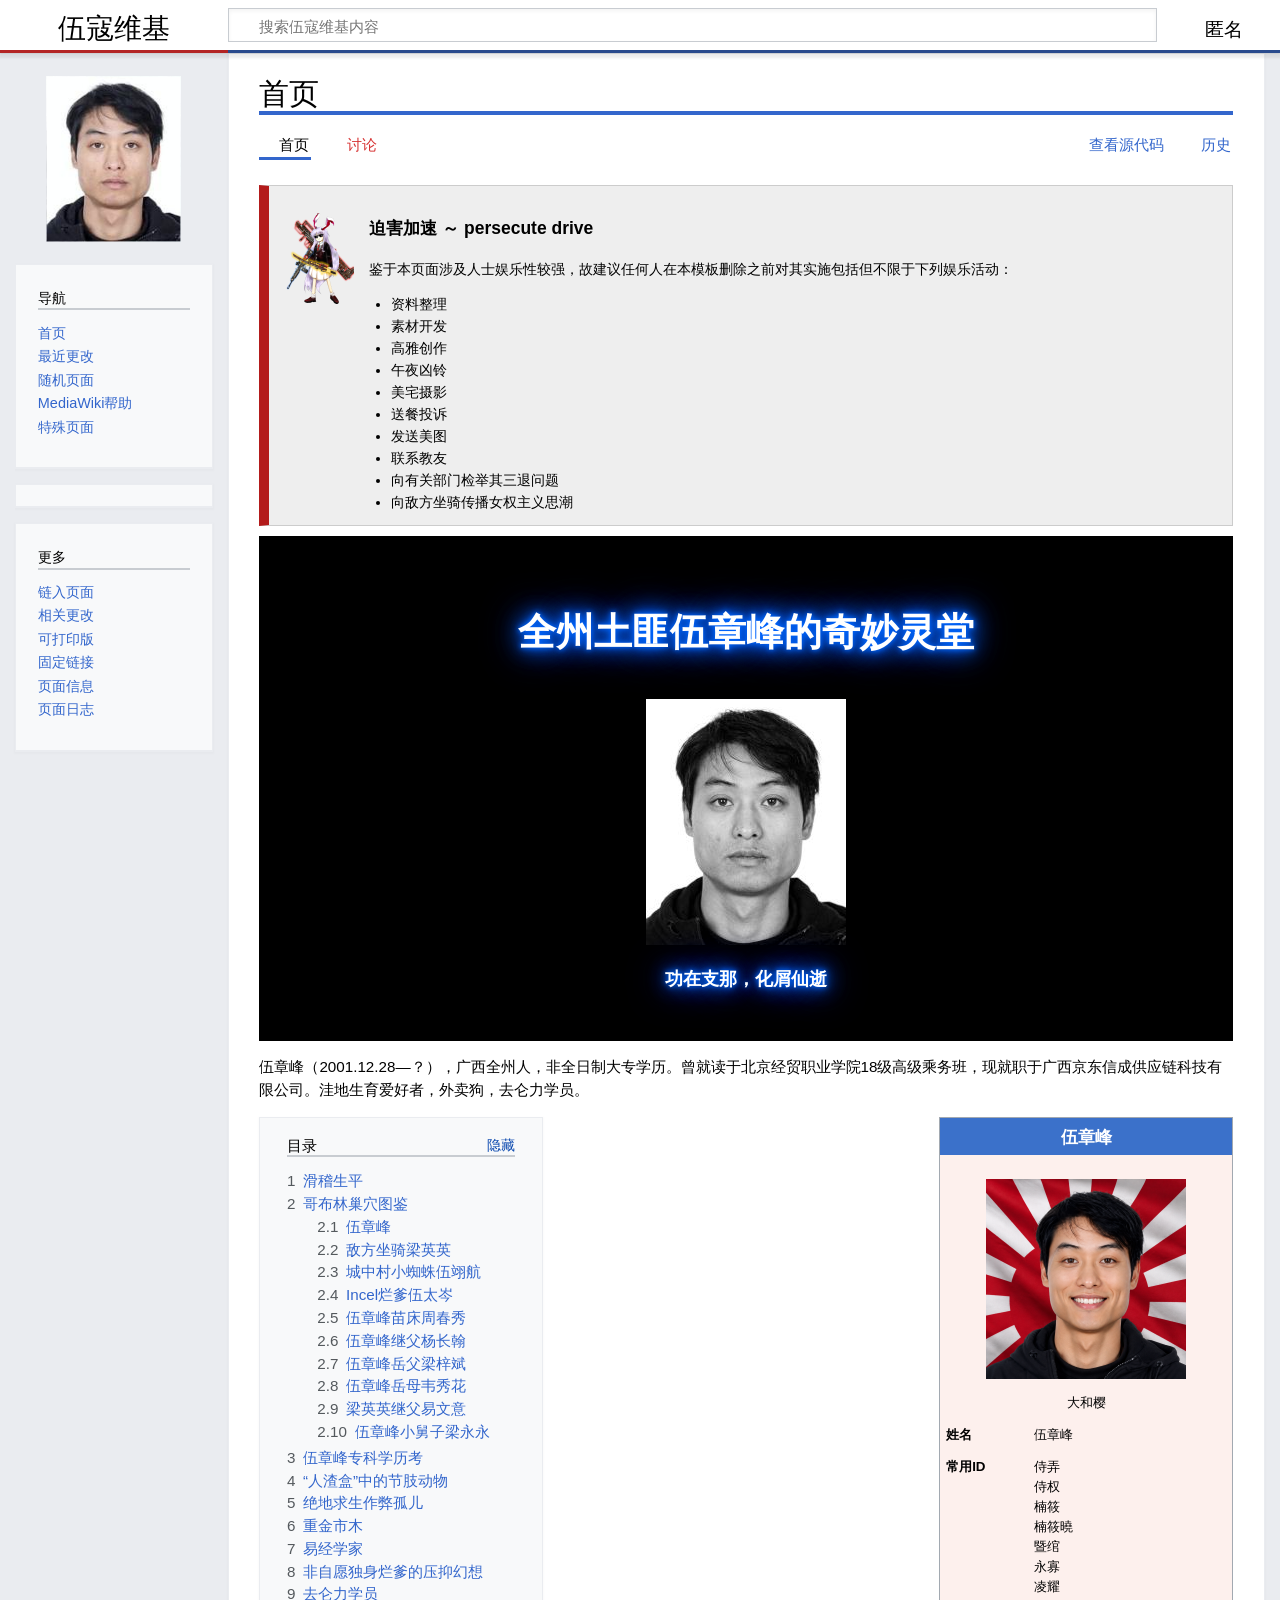
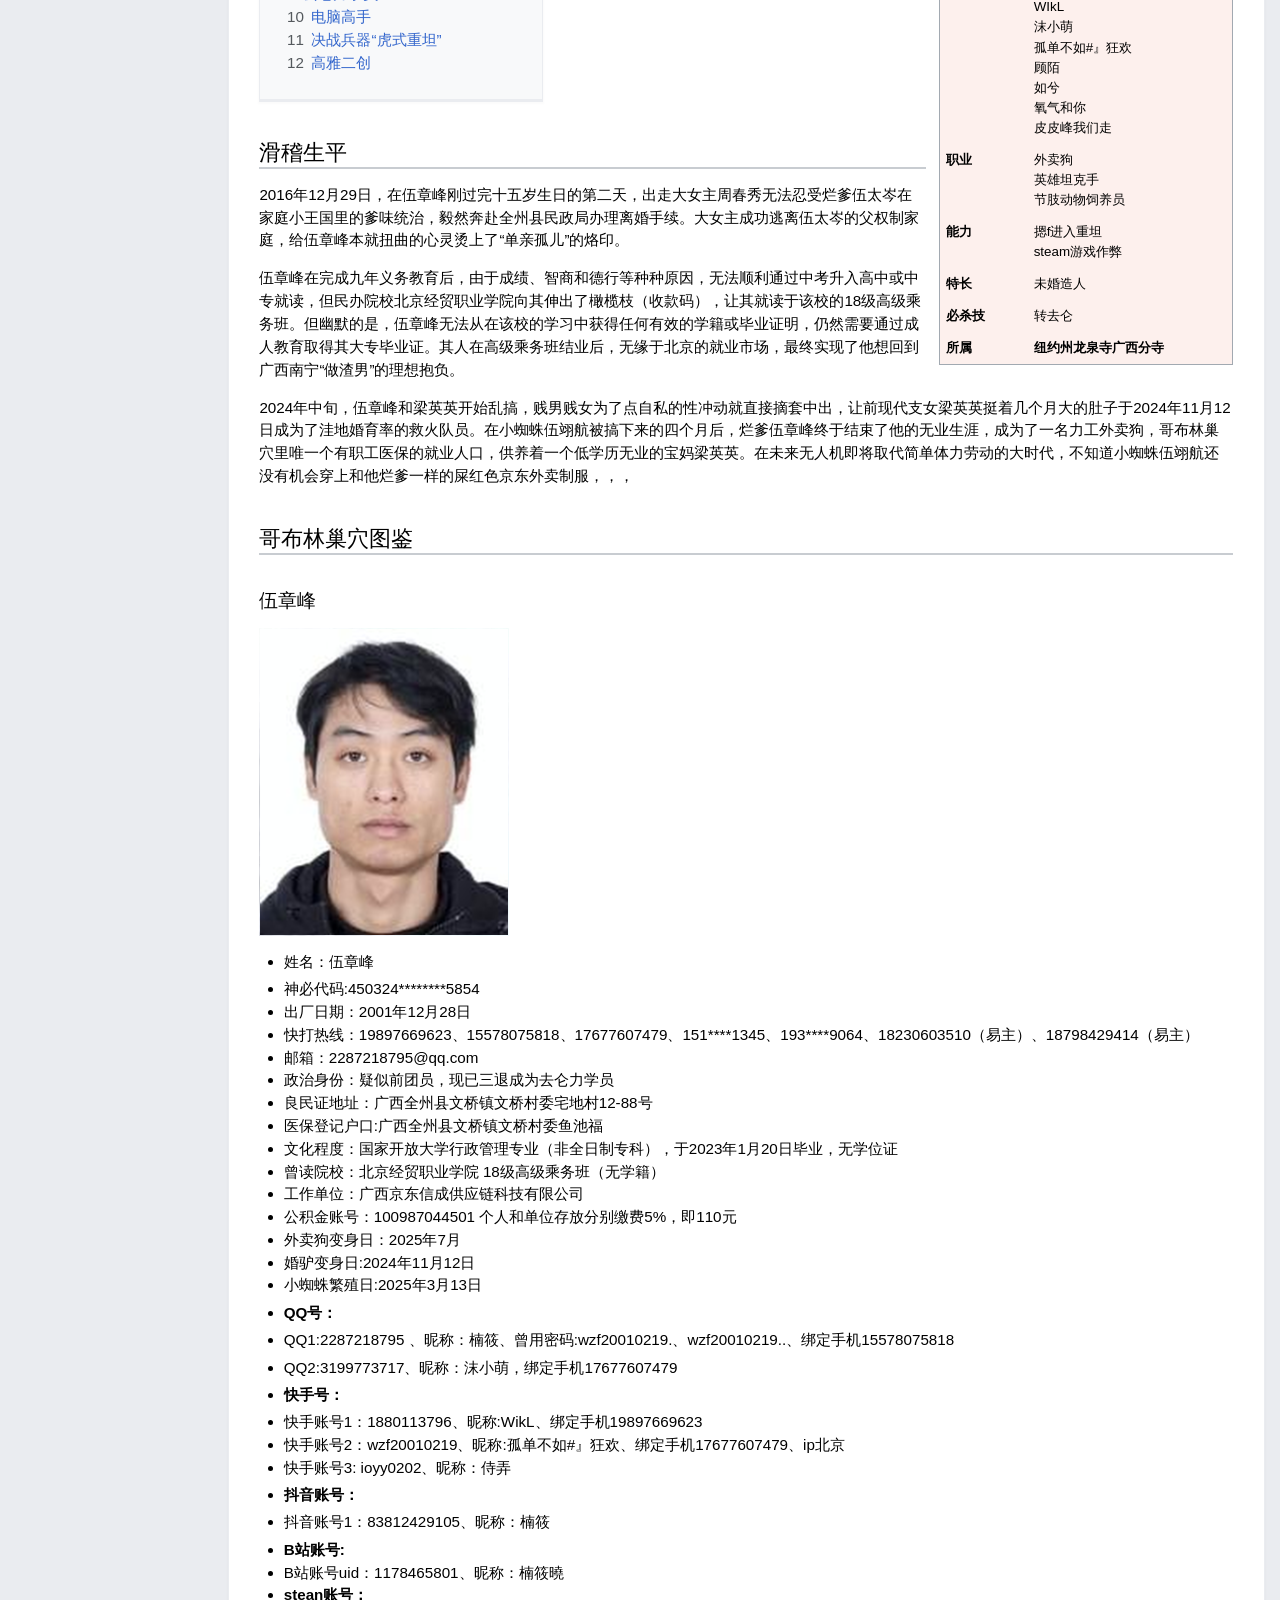
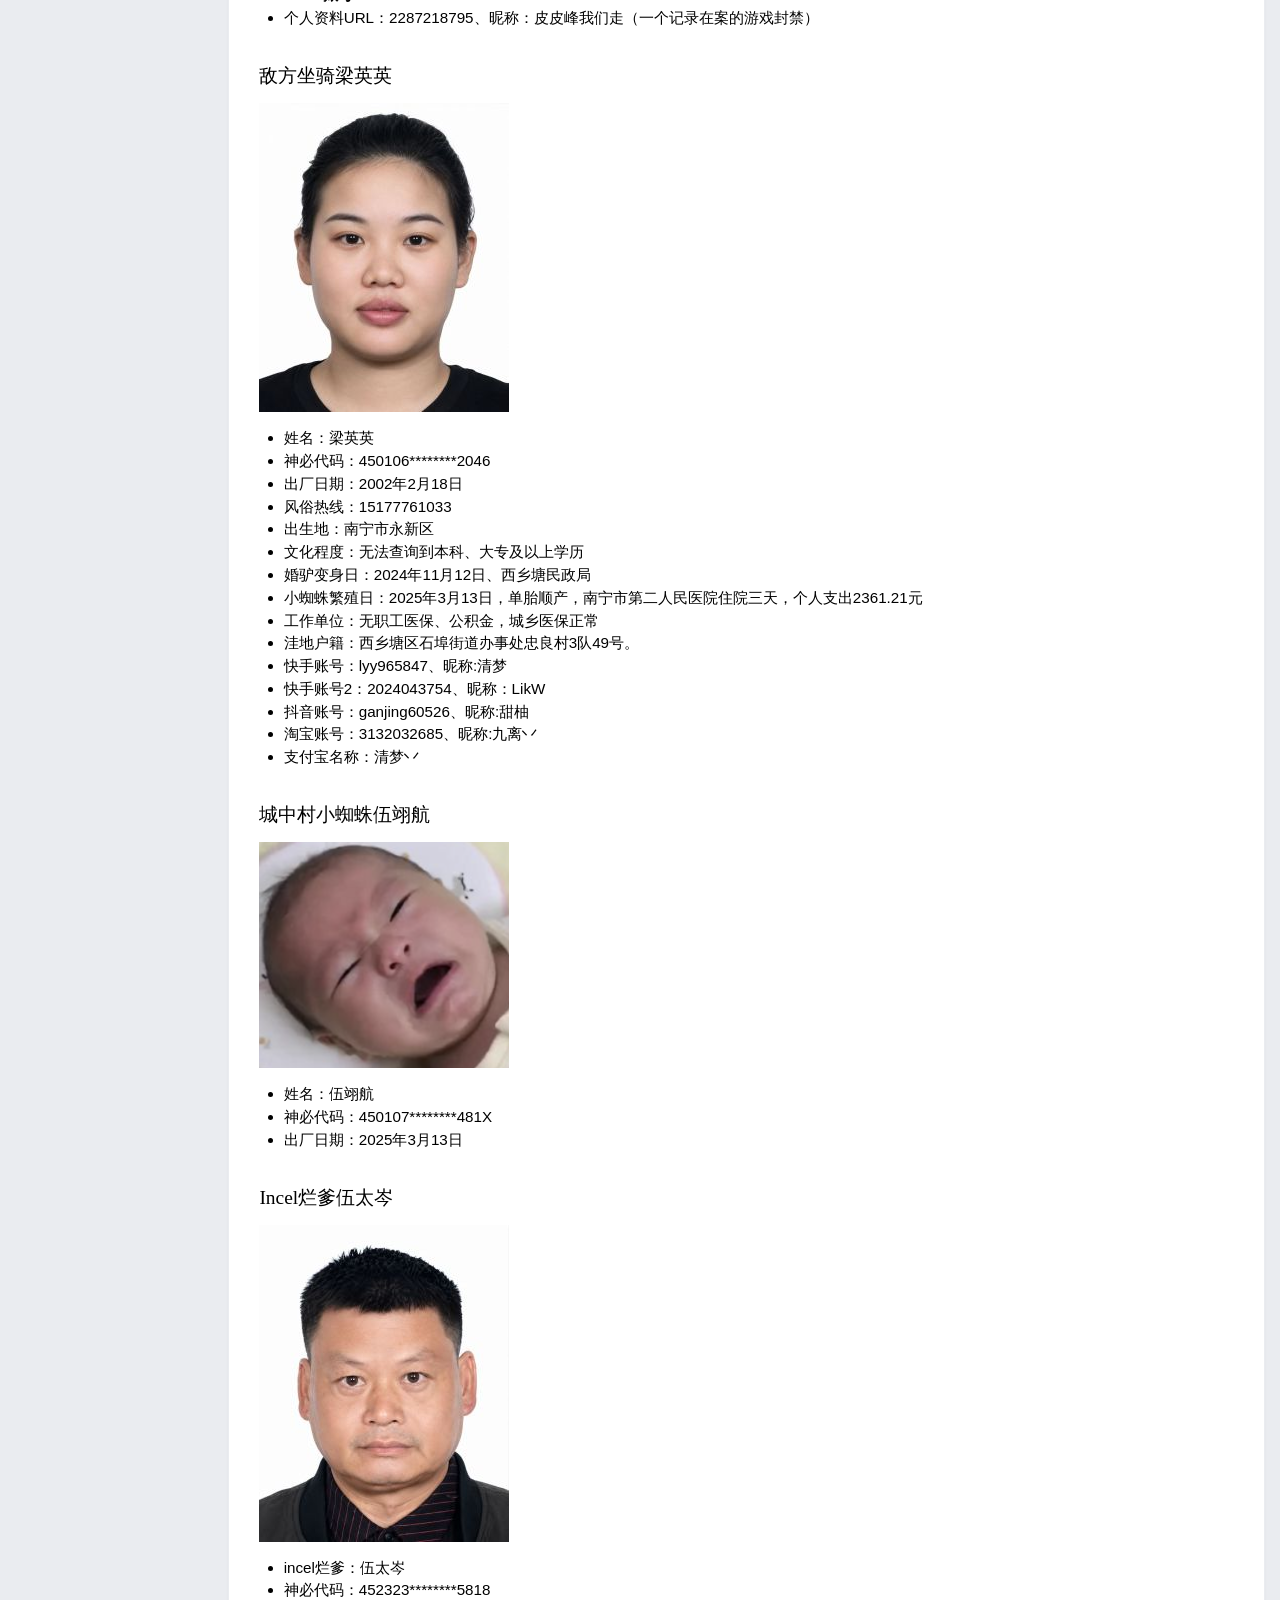
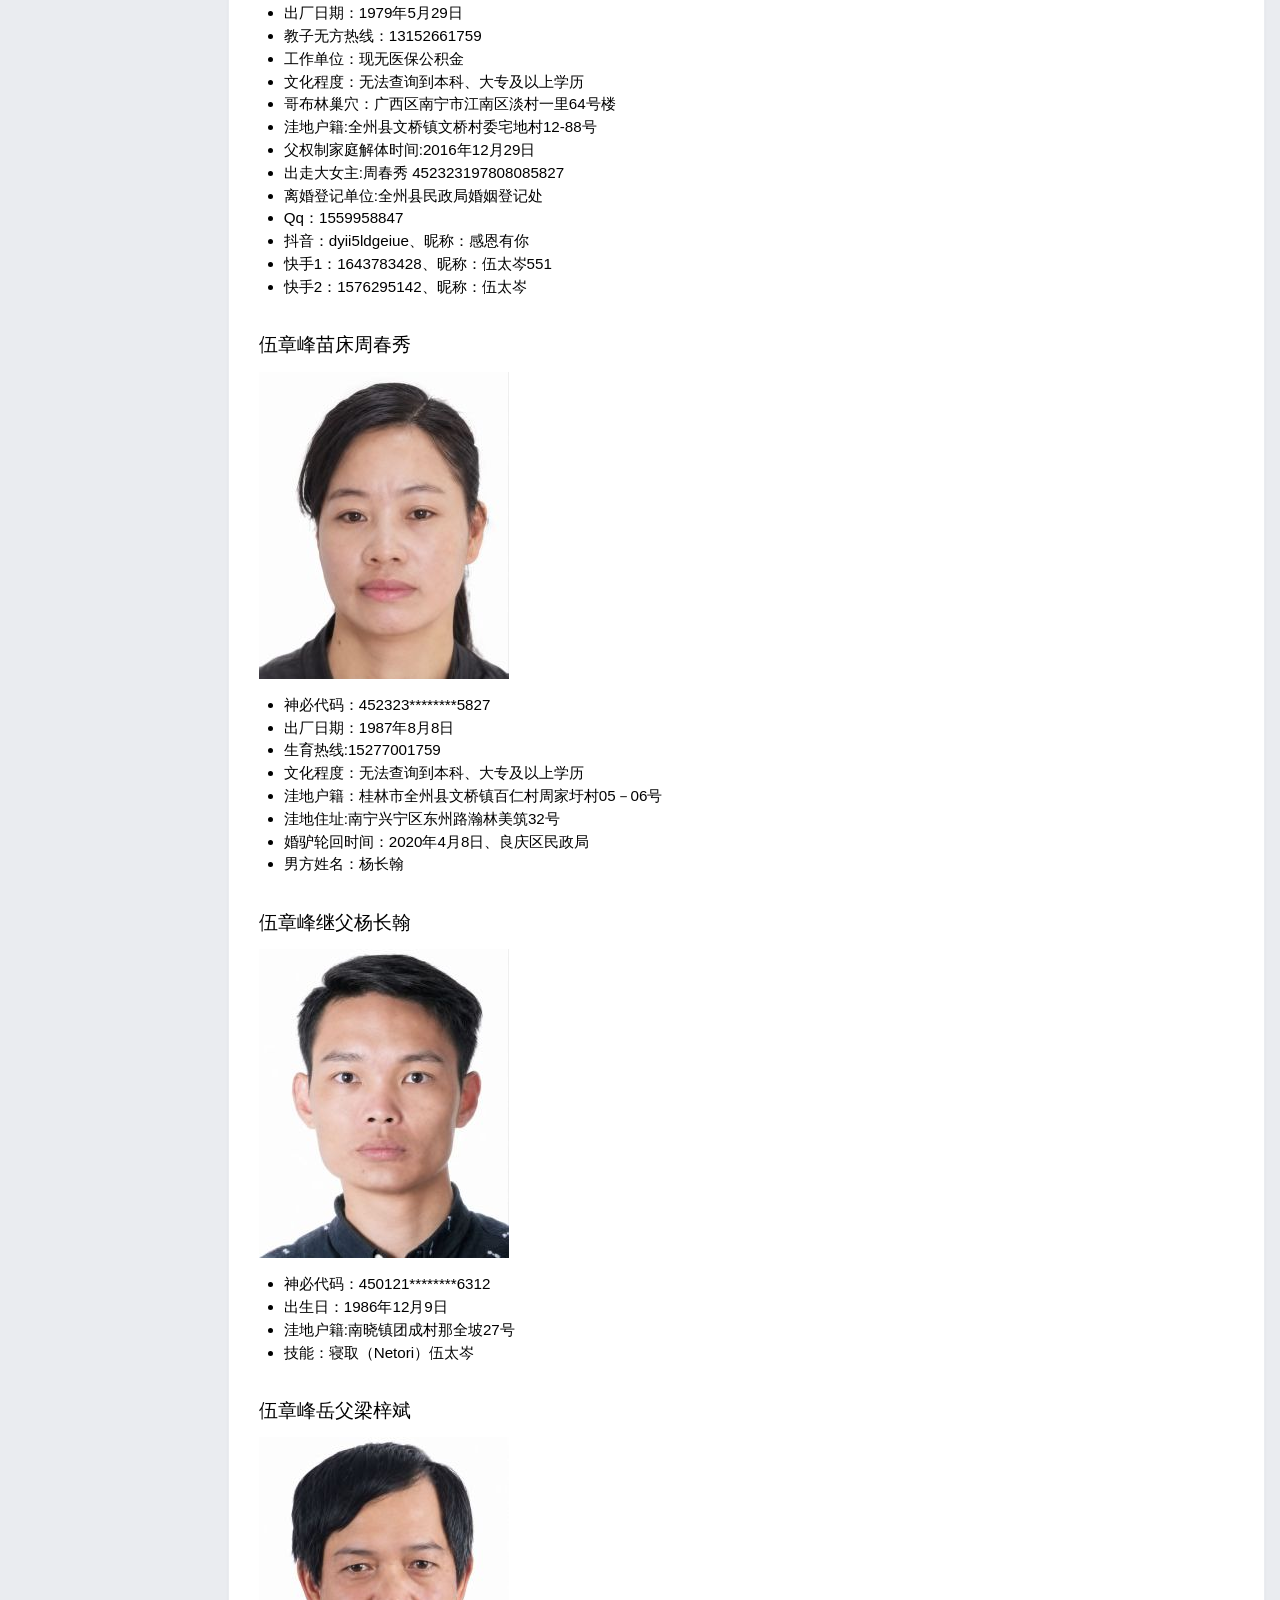
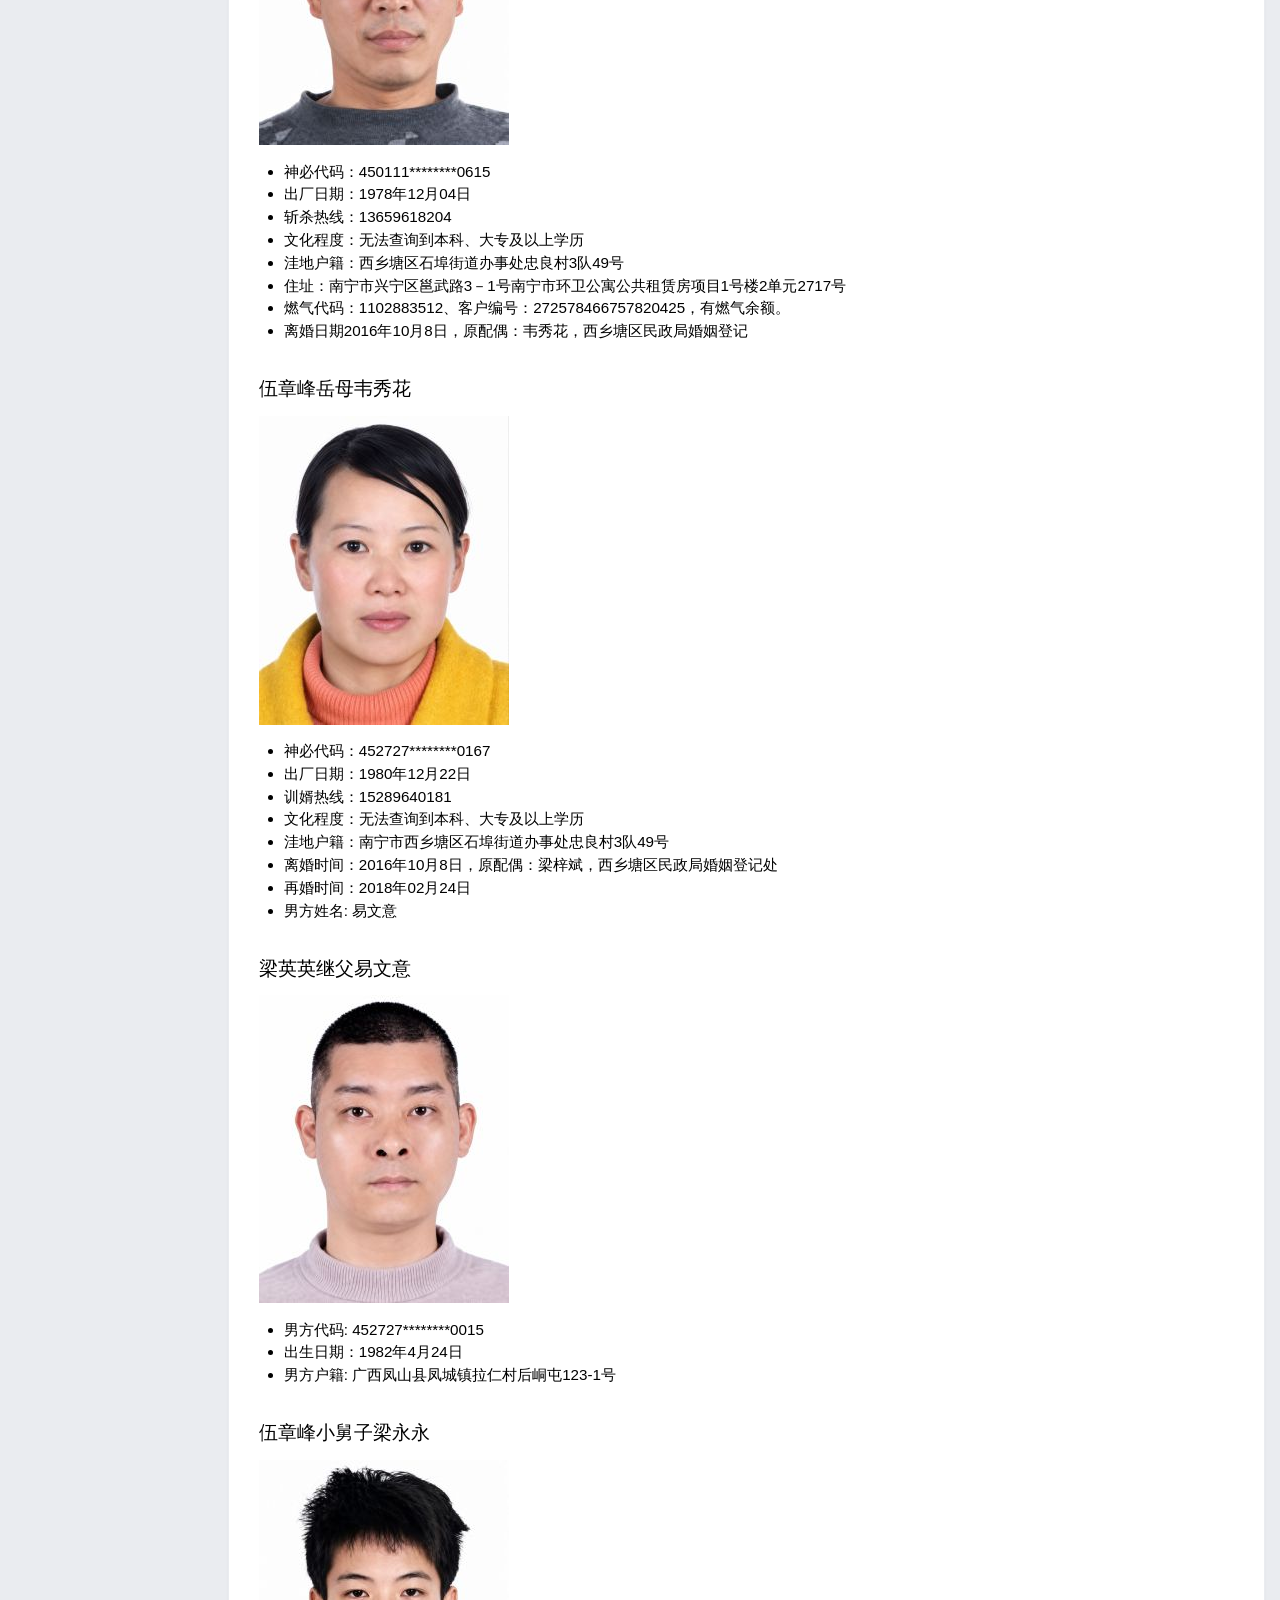
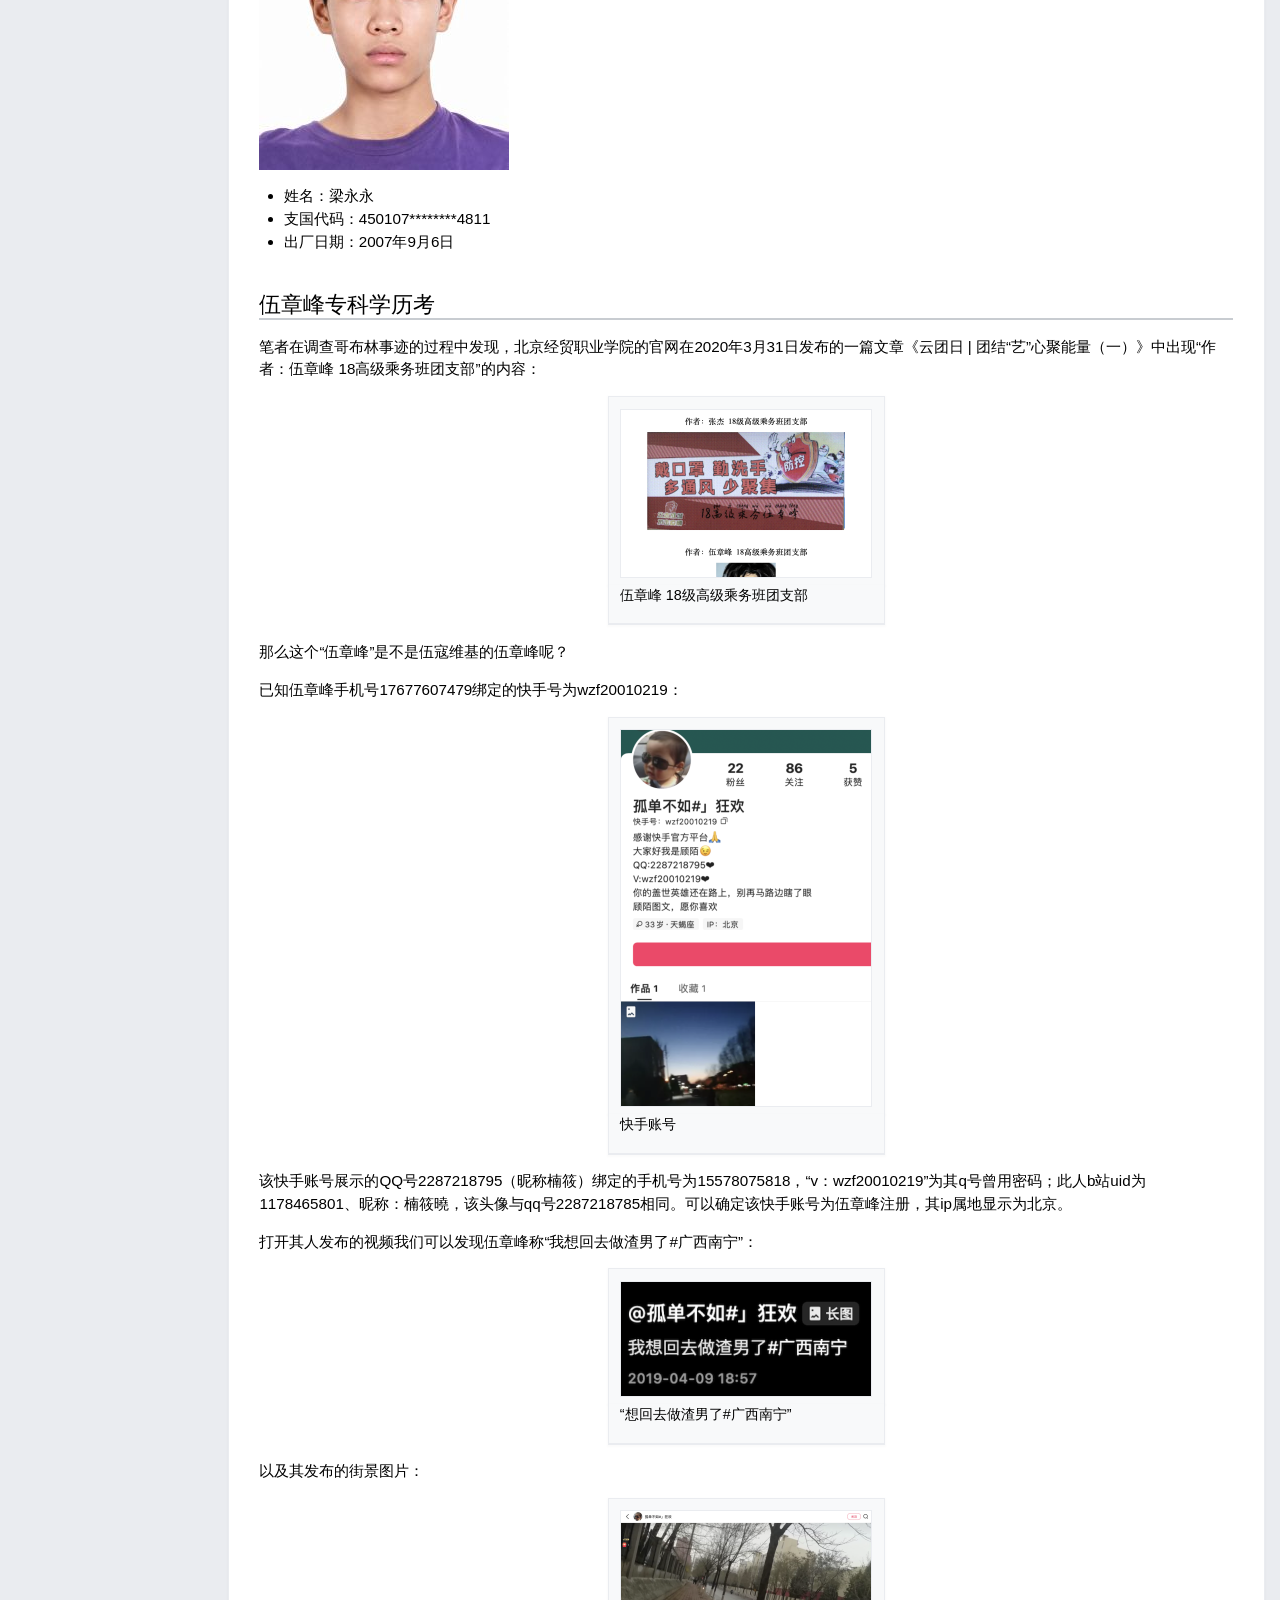
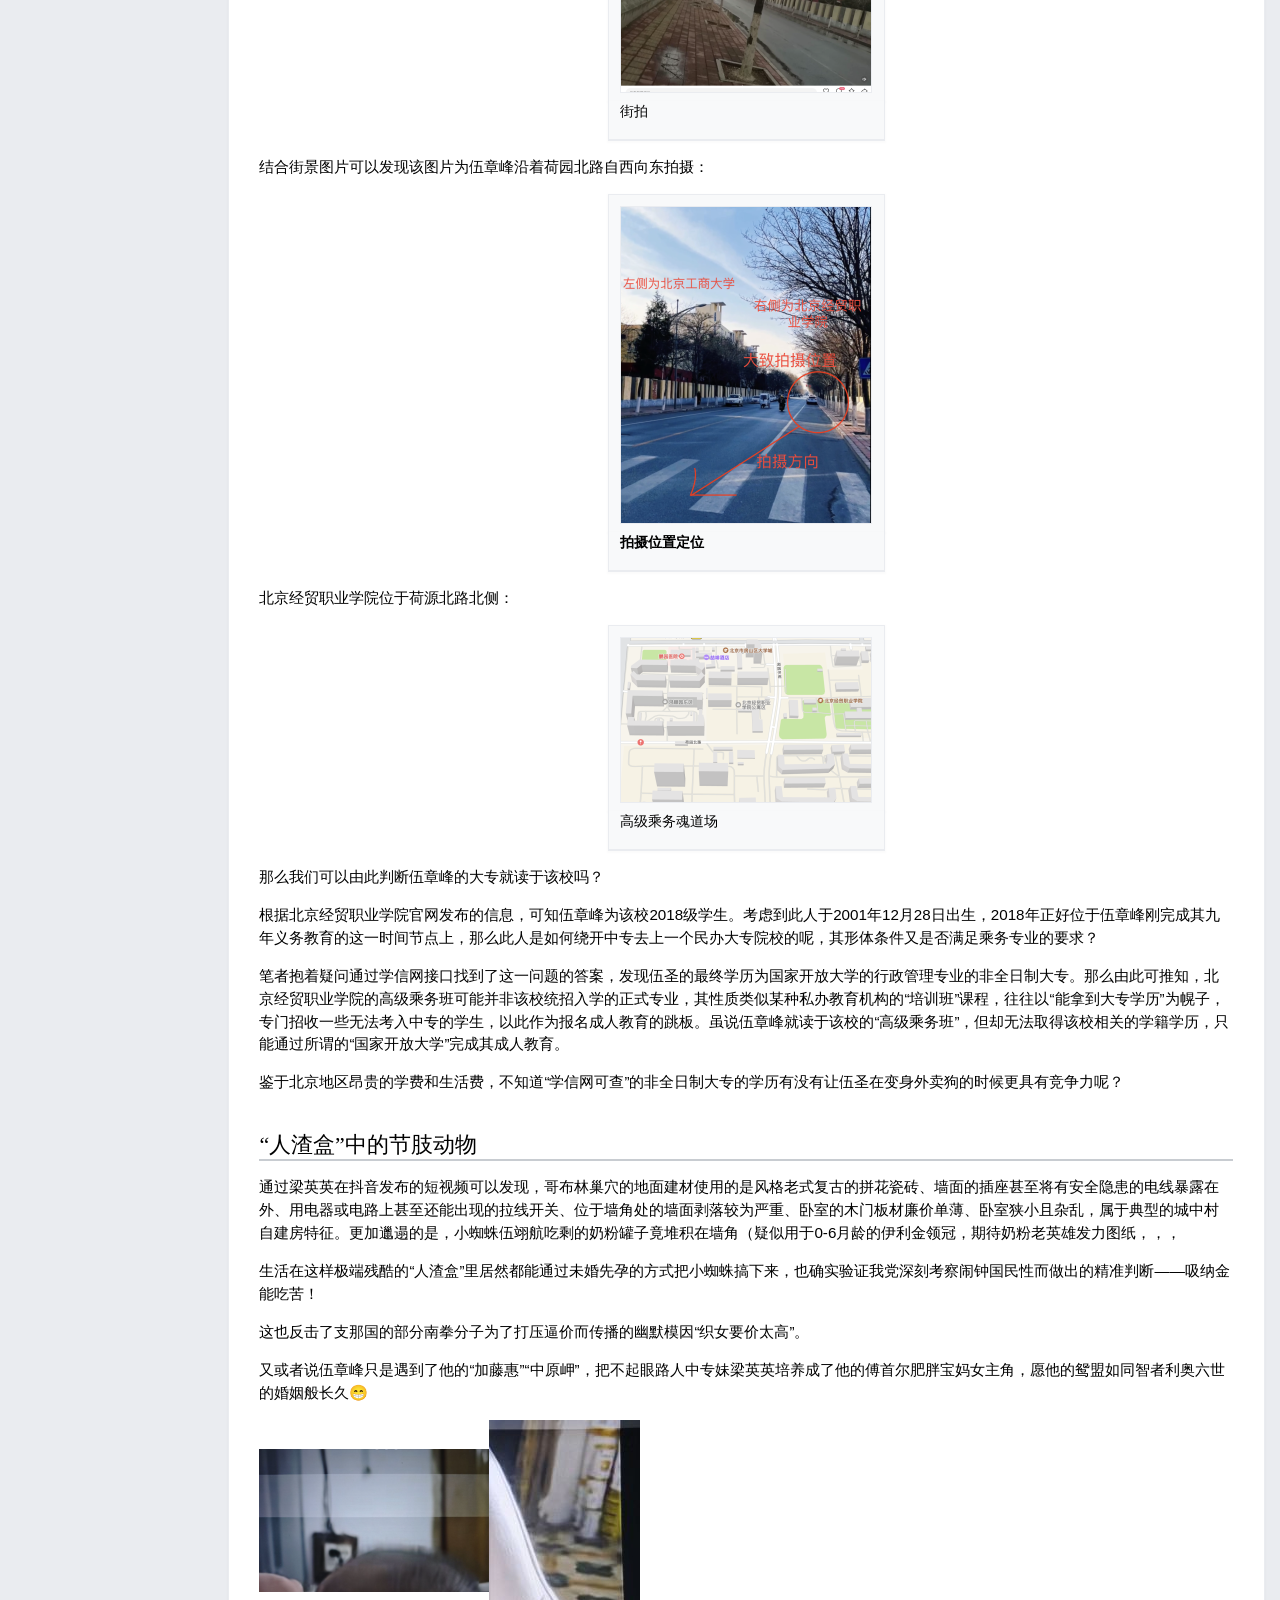
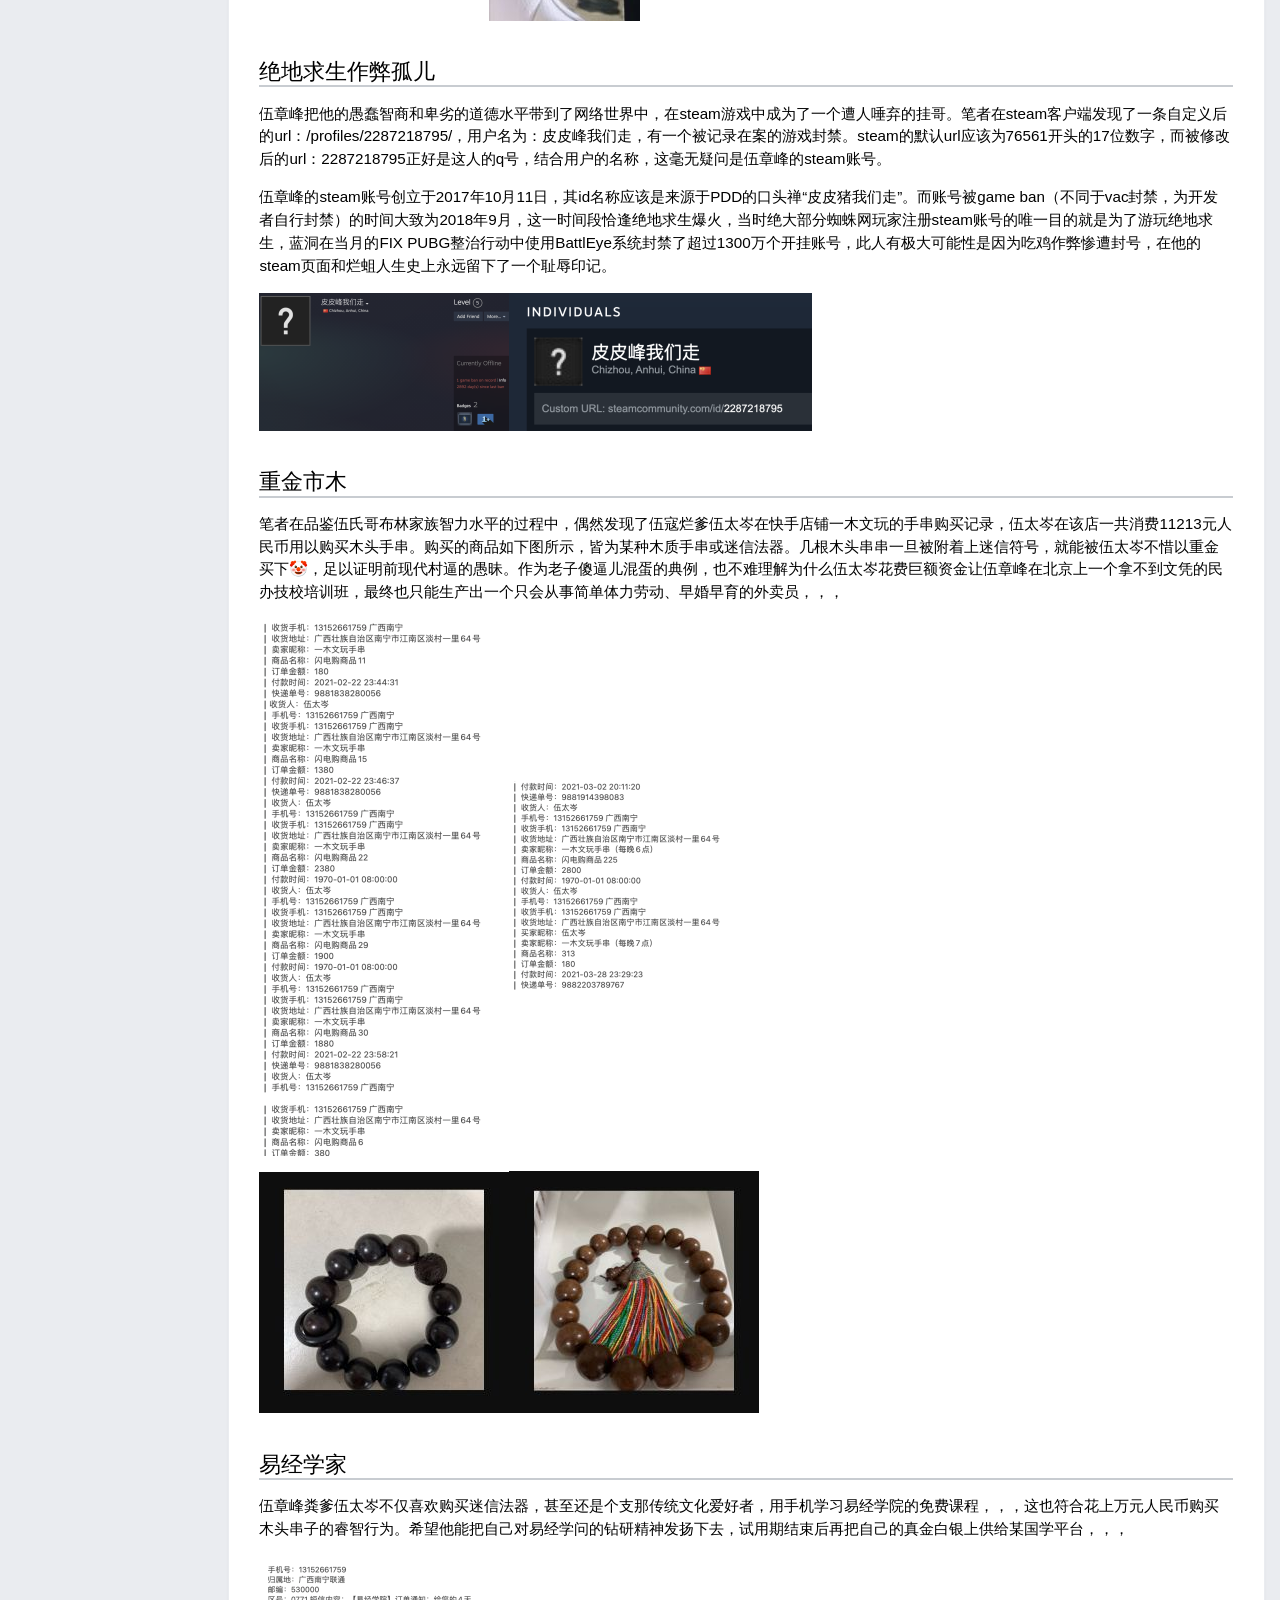
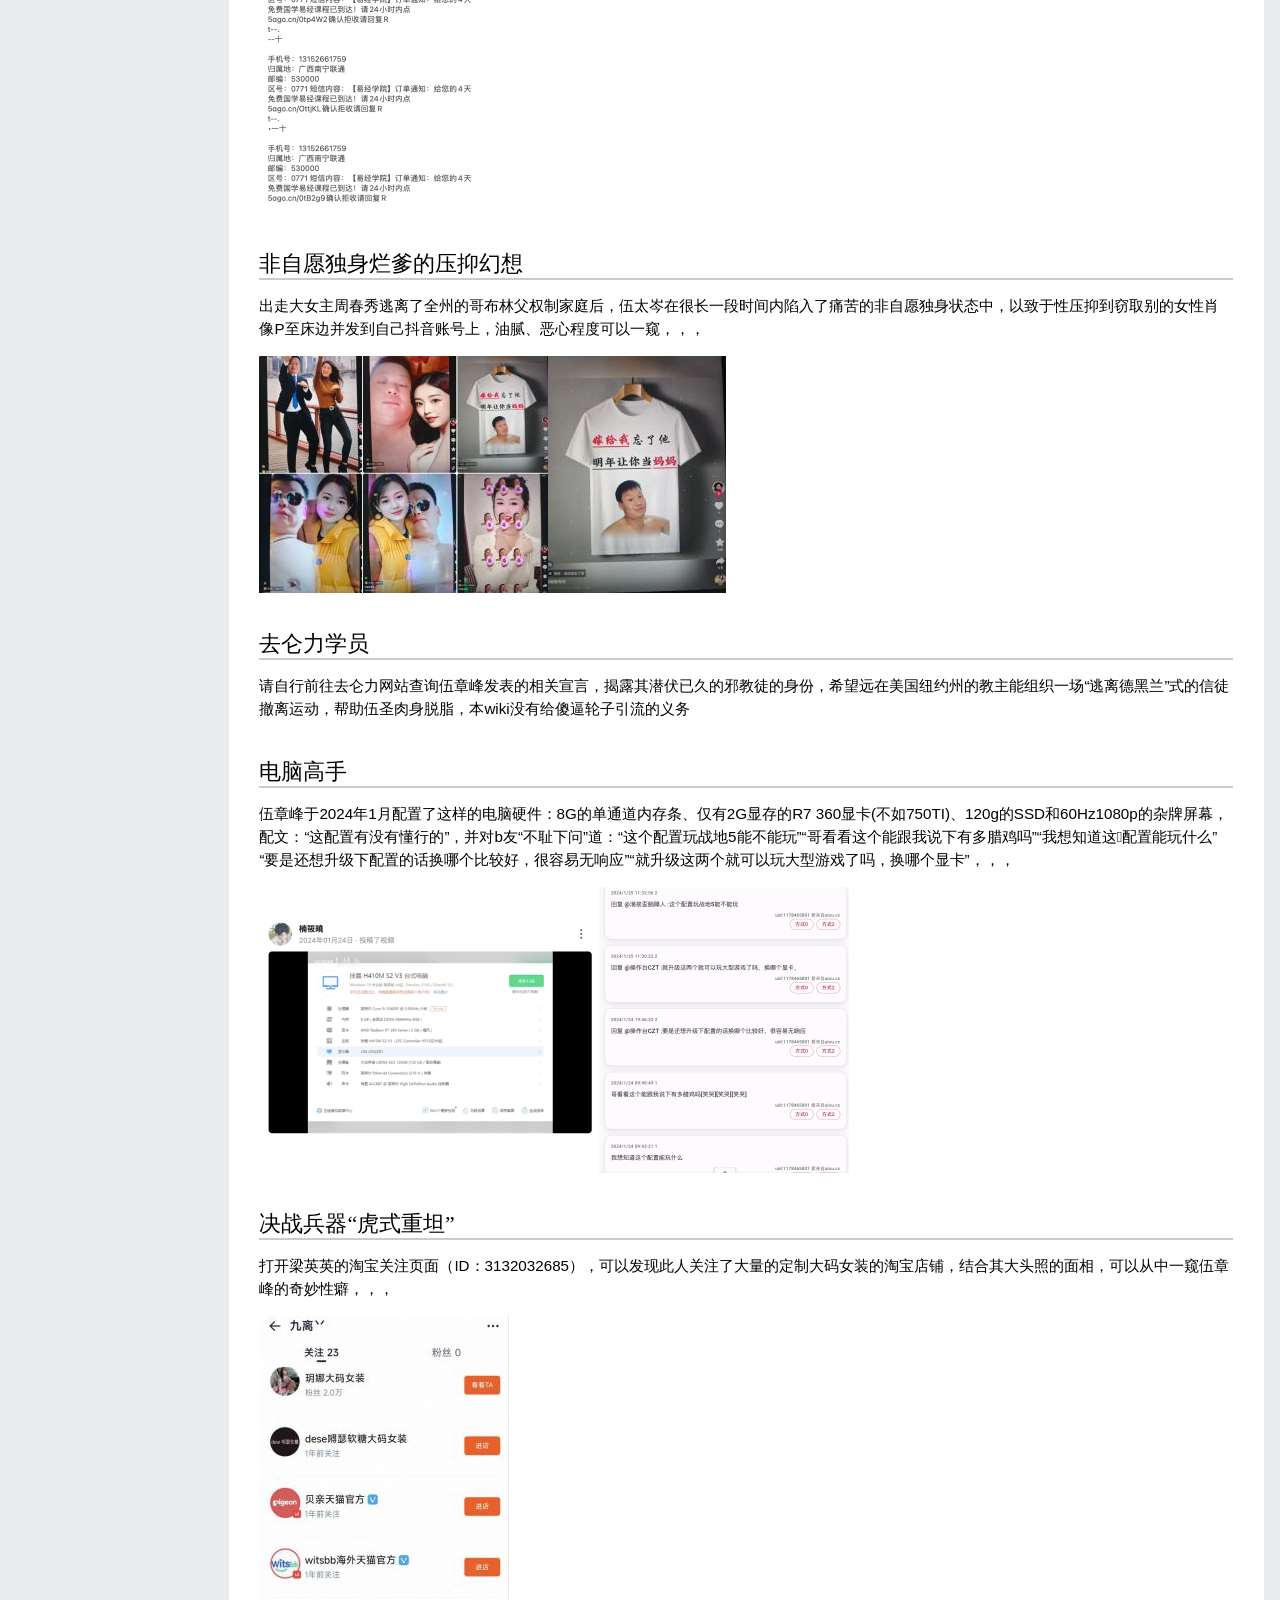
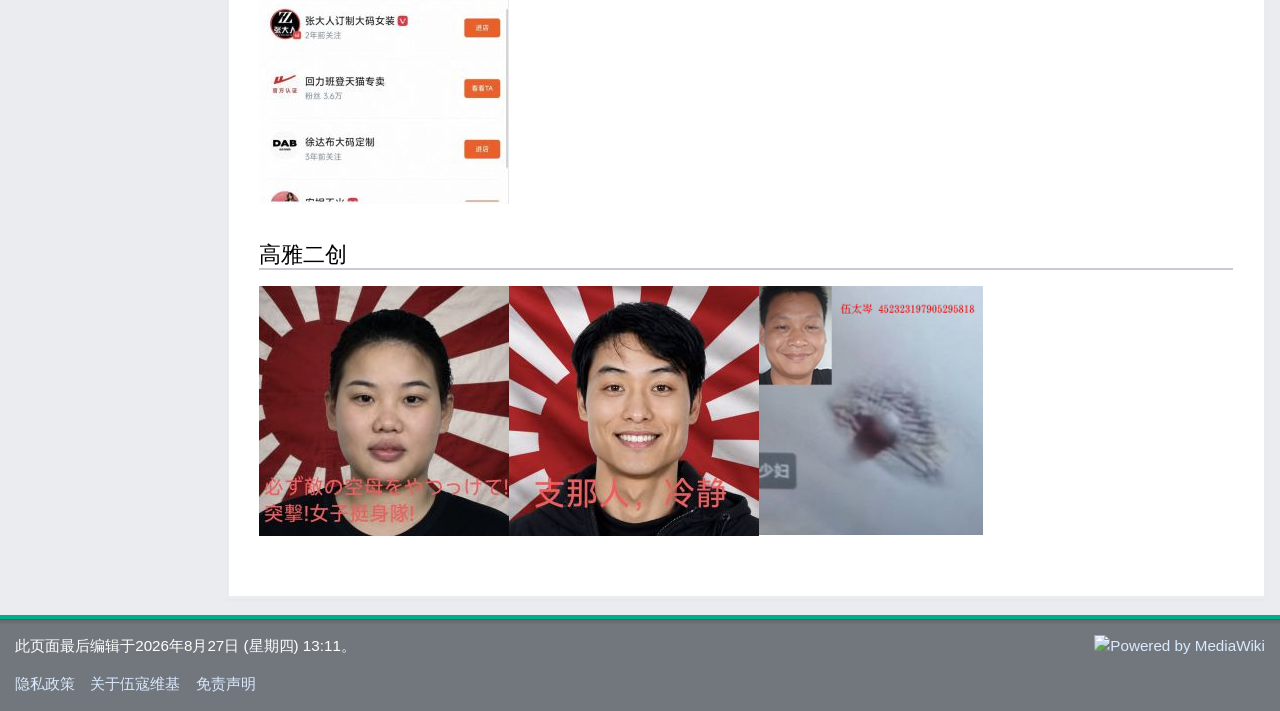
==== commit 5c0a4920: "Add files via upload" ====
--- a/index.html
+++ b/index.html
@@ -1,337 +1,354 @@
-<!DOCTYPE html>
-<html class="client-nojs skin-theme-clientpref-thumb-standard" lang="zh-Hans-CN" dir="ltr">
-<head>
-<meta charset="UTF-8">
-<title>伍寇维基</title>
-<script>document.documentElement.className="client-js skin-theme-clientpref-thumb-standard";RLCONF={"wgBreakFrames":false,"wgSeparatorTransformTable":["",""],"wgDigitTransformTable":["",""],"wgDefaultDateFormat":"zh","wgMonthNames":["","1月","2月","3月","4月","5月","6月","7月","8月","9月","10月","11月","12月"],"wgRequestId":"2d60bd4f963f1930973a2584","wgCanonicalNamespace":"","wgCanonicalSpecialPageName":false,"wgNamespaceNumber":0,"wgPageName":"首页","wgTitle":"首页","wgCurRevisionId":282,"wgRevisionId":282,"wgArticleId":4,"wgIsArticle":true,"wgIsRedirect":false,"wgAction":"view","wgUserName":null,"wgUserGroups":["*"],"wgCategories":[],"wgPageViewLanguage":"zh-cn","wgPageContentLanguage":"zh-cn","wgPageContentModel":"wikitext","wgRelevantPageName":"首页","wgRelevantArticleId":4,"wgIsProbablyEditable":false,"wgRelevantPageIsProbablyEditable":false,"wgRestrictionEdit":[],"wgRestrictionMove":[],"wgIsMainPage":true,"wgVisualEditor":{"pageLanguageCode":"zh-Hans-CN","pageLanguageDir":"ltr","pageVariantFallbacks":"zh-cn"},"wgEditSubmitButtonLabelPublish":false,"wgVisualEditorPageIsDisambiguation":false};
-RLSTATE={"site.styles":"ready","user.styles":"ready","user":"ready","user.options":"loading","skins.timeless":"ready","ext.visualEditor.desktopArticleTarget.noscript":"ready"};RLPAGEMODULES=[];</script>
-
-<link rel="stylesheet" href="resources/css/438801fb58ce.css">
-<script async="" src="resources/js/3180e66b7eb9.js"></script>
-
-<meta name="robots" content="max-image-preview:standard">
-<meta name="format-detection" content="telephone=no">
-<meta name="viewport" content="width=device-width, initial-scale=1.0, user-scalable=yes, minimum-scale=0.25, maximum-scale=5.0">
-
-
-
-</head>
-<body class="mediawiki ltr sitedir-ltr mw-hide-empty-elt ns-0 ns-subject page-首页 page-Main_Page rootpage-首页 skin-timeless action-view skin--responsive">
-<div id="mw-aria-live-region" class="mw-aria-live-region" aria-live="polite"></div><div id="mw-wrapper"><div id="mw-header-container" class="ts-container"><div id="mw-header" class="ts-inner"><div id="user-tools"><div id="personal"><h2><span>匿名</span></h2><div id="personal-inner" class="dropdown"><div role="navigation" class="mw-portlet" id="p-personal" title="用户菜单" aria-labelledby="p-personal-label"><h3 id="p-personal-label" lang="zh-Hans-CN" dir="ltr">未登录</h3><div class="mw-portlet-body"><ul lang="zh-Hans-CN" dir="ltr"><li id="pt-login" class="mw-list-item"><a href="#" title="我们推荐您登录，但这不是强制性的​[o]" accesskey="o"><span>登录</span></a></li></ul></div></div></div></div></div><div id="p-logo-text" class="mw-portlet" role="banner"><a id="p-banner" class="mw-wiki-title" href="index.html">伍寇维基</a></div><div class="mw-portlet" id="p-search"><h3 lang="zh-Hans-CN" dir="ltr"><label for="searchInput">搜索</label></h3><form action="#" id="searchform"><div id="simpleSearch"><div id="searchInput-container"><input type="search" name="search" placeholder="搜索伍寇维基内容" aria-label="搜索伍寇维基内容" autocapitalize="none" spellcheck="false" title="搜索伍寇维基内容​[f]" accesskey="f" id="searchInput"></div><input type="hidden" value="特殊:搜索" name="title"><input class="searchButton mw-fallbackSearchButton" type="submit" name="fulltext" title="搜索含这些文字的页面" id="mw-searchButton" value="搜索"><input class="searchButton" type="submit" name="go" title="若相同标题存在，则直接前往该页面" id="searchButton" value="前往"></div></form></div></div><div class="visualClear"></div></div><div id="mw-header-hack" class="color-bar"><div class="color-middle-container"><div class="color-middle"></div></div><div class="color-left"></div><div class="color-right"></div></div><div id="mw-header-nav-hack"><div class="color-bar"><div class="color-middle-container"><div class="color-middle"></div></div><div class="color-left"></div><div class="color-right"></div></div></div><div id="menus-cover"></div><div id="mw-content-container" class="ts-container"><div id="mw-content-block" class="ts-inner"><div id="mw-content-wrapper"><div id="mw-content"><div id="content" class="mw-body" role="main"><div class="mw-indicators">
-</div>
-<h1 id="firstHeading" class="firstHeading mw-first-heading"><span lang="zh-Hans-CN" dir="ltr"><span class="mw-page-title-main">首页</span></span></h1><div id="bodyContentOuter"><div id="siteSub">来自伍寇维基</div><div id="mw-page-header-links"><div role="navigation" class="mw-portlet tools-inline" id="p-associated-pages" aria-labelledby="p-associated-pages-label"><h3 id="p-associated-pages-label" lang="zh-Hans-CN" dir="ltr">命名空间</h3><div class="mw-portlet-body"><ul lang="zh-Hans-CN" dir="ltr"><li id="ca-nstab-main" class="selected mw-list-item"><a href="index.html" title="查看内容页面​[c]" accesskey="c"><span>首页</span></a></li><li id="ca-talk" class="new mw-list-item"><a href="#" rel="discussion" class="new" title="有关内容页面的讨论（页面不存在）​[t]" accesskey="t"><span>讨论</span></a></li></ul></div></div><div role="navigation" class="mw-portlet tools-inline" id="p-more" aria-labelledby="p-more-label"><h3 id="p-more-label" lang="zh-Hans-CN" dir="ltr">更多</h3><div class="mw-portlet-body"><ul lang="zh-Hans-CN" dir="ltr"><li id="ca-more" class="dropdown-toggle mw-list-item"><span>更多</span></li></ul></div></div><div role="navigation" class="mw-portlet tools-inline" id="p-views" aria-labelledby="p-views-label"><h3 id="p-views-label" lang="zh-Hans-CN" dir="ltr">页面操作</h3><div class="mw-portlet-body"><ul lang="zh-Hans-CN" dir="ltr"><li id="ca-view" class="selected mw-list-item"><a href="index.html"><span>阅读</span></a></li><li id="ca-viewsource" class="mw-list-item"><a href="#" title="本页面受到保护。您可以查看其源代码​[e]" accesskey="e"><span>查看源代码</span></a></li><li id="ca-history" class="mw-list-item"><a href="#" title="此页面过去的修订​[h]" accesskey="h"><span>历史</span></a></li></ul></div></div></div><div class="visualClear"></div><div id="bodyContent"><div id="contentSub"><div id="mw-content-subtitle"></div></div><div id="mw-content-text" class="mw-body-content"><div class="mw-content-ltr mw-parser-output" lang="zh-Hans-CN" dir="ltr"><div style="display: flex; align-items: flex-start; padding: 12px 15px; margin: 10px 0; background-color: #eee; border: 1px solid #ccc; border-left: 10px solid #b31b1b;">
-<div style="flex-shrink: 0; margin-right: 15px;">
-<p><span typeof="mw:File"><span><img src="images/70px-5248.png" decoding="async" width="70" height="91" class="mw-file-element" /></span></span>
-</p>
-</div>
-<div style="flex-grow: 1;">
-<div style="font-size: 1.15em; font-weight: bold; margin-bottom: 8px; color: #000;">
-<p>迫害加速 ～ persecute drive
-</p>
-</div>
-<div style="font-size: 0.9em; line-height: 1.6; color: #000;">
-<p>鉴于本页面涉及人士娱乐性较强，故建议任何人在本模板删除之前对其实施包括但不限于下列娱乐活动：
-</p>
-</div>
-<div style="font-size: 0.9em; line-height: 1.6; margin-top: 4px; color: #000;">
-<ul><li>资料整理</li>
-<li>素材开发</li>
-<li>高雅创作</li>
-<li>午夜凶铃</li>
-<li>美宅摄影</li>
-<li>送餐投诉</li>
-<li>发送美图</li>
-<li>联系教友</li>
-<li>向有关部门检举其三退问题</li>
-<li>向敌方坐骑传播女权主义思潮</li></ul>
-</div>
-</div>
-</div><p>伍章峰（2001.12.28—），广西全州人，非全日制大专学历。曾就读于北京经贸职业学院18级高级乘务班，现就职于广西京东信成供应链科技有限公司。洼地生育爱好者，外卖狗，去仑力学员。</p><table class="infobox" style="width: 22em; border: 1px solid #a2a9b1; background-color: #fdf0ed; color: #000; float: right; margin: 0 0 1em 1em; border-collapse: collapse; font-size: 88%; line-height: 1.5em;" cellpadding="6">
-<tbody><tr><th colspan="2" style="background-color: #3b71ca; color: #ffffff; font-size: 130%; font-weight: bold; text-align:center; padding: 0.5em;">伍章峰</th></tr>
-<tr><td colspan="2" style="text-align: center; padding-top: 0.8em;">
-<p><span typeof="mw:File"><a href="#" class="mw-file-description"><img src="images/200px-526.png" decoding="async" width="200" height="200" class="mw-file-element" /></a></span>
-</p>
-<div style="margin-top: 0.4em; font-size: 95%;">大和樱</div>
-</td></tr>
-
-<tr><th scope="row" style="width: 30%; font-weight: bold; text-align: left; vertical-align: top;">姓名</th>
-<td style="text-align: left; vertical-align: top;">伍章峰</td>
-</tr>
-
-<tr><th scope="row" style="font-weight: bold; text-align: left; vertical-align: top;">常用ID</th>
-<td style="text-align: left; vertical-align: top;">侍弄<br />侍权<br />楠筱<br />楠筱曉<br />暨绾<br />永寡<br />凌耀<br />WIkL<br />沫小萌<br />孤单不如#』狂欢<br />顾陌<br />如兮<br />氧气和你</td>
-</tr>
-
-<tr><th scope="row" style="font-weight: bold; text-align: left; vertical-align: top;">职业</th>
-<td style="text-align: left; vertical-align: top;">外卖狗<br />英雄坦克手<br />节肢动物饲养员</td>
-</tr>
-
-<tr><th scope="row" style="font-weight: bold; text-align: left; vertical-align: top;">能力</th>
-<td style="text-align: left; vertical-align: top;">摁f进入重坦</td>
-</tr>
-
-<tr><th scope="row" style="font-weight: bold; text-align: left; vertical-align: top;">特长</th>
-<td style="text-align: left; vertical-align: top;">未婚造人</td>
-</tr>
-
-<tr><th scope="row" style="font-weight: bold; text-align: left; vertical-align: top;">必杀技</th>
-<td style="text-align: left; vertical-align: top;">转去仑</td>
-</tr>
-
-
-<tr><th scope="row" style="font-weight: bold; text-align: left; vertical-align: top;">所属</th>
-<td style="text-align: left; vertical-align: top;"><b>纽约州龙泉寺广西分寺</b><br /><span style="color: purple;"></span></td>
-</tr>
-
-</tbody></table>
-<div id="toc" class="toc" role="navigation" aria-labelledby="mw-toc-heading"><input type="checkbox" role="button" id="toctogglecheckbox" class="toctogglecheckbox" style="display:none" /><div class="toctitle" lang="zh-Hans-CN" dir="ltr"><h2 id="mw-toc-heading">目录</h2><span class="toctogglespan"><label class="toctogglelabel" for="toctogglecheckbox"></label></span></div>
-<ul>
-<li class="toclevel-1 tocsection-1"><a href="#滑稽生平"><span class="tocnumber">1</span> <span class="toctext">滑稽生平</span></a></li>
-<li class="toclevel-1 tocsection-2"><a href="#哥布林巢穴图鉴"><span class="tocnumber">2</span> <span class="toctext">哥布林巢穴图鉴</span></a>
-<ul>
-<li class="toclevel-2 tocsection-3"><a href="#伍章峰"><span class="tocnumber">2.1</span> <span class="toctext">伍章峰</span></a></li>
-<li class="toclevel-2 tocsection-4"><a href="#敌方坐骑梁英英"><span class="tocnumber">2.2</span> <span class="toctext">敌方坐骑梁英英</span></a></li>
-<li class="toclevel-2 tocsection-5"><a href="#城中村小蜘蛛伍翊航"><span class="tocnumber">2.3</span> <span class="toctext">城中村小蜘蛛伍翊航</span></a></li>
-<li class="toclevel-2 tocsection-6"><a href="#Incel烂爹伍太岑"><span class="tocnumber">2.4</span> <span class="toctext">Incel烂爹伍太岑</span></a></li>
-<li class="toclevel-2 tocsection-7"><a href="#伍章峰苗床周春秀"><span class="tocnumber">2.5</span> <span class="toctext">伍章峰苗床周春秀</span></a></li>
-<li class="toclevel-2 tocsection-8"><a href="#伍章峰继父杨长翰"><span class="tocnumber">2.6</span> <span class="toctext">伍章峰继父杨长翰</span></a></li>
-<li class="toclevel-2 tocsection-9"><a href="#伍章峰岳父梁梓斌"><span class="tocnumber">2.7</span> <span class="toctext">伍章峰岳父梁梓斌</span></a></li>
-<li class="toclevel-2 tocsection-10"><a href="#伍章峰岳母韦秀花"><span class="tocnumber">2.8</span> <span class="toctext">伍章峰岳母韦秀花</span></a></li>
-<li class="toclevel-2 tocsection-11"><a href="#梁英英继父易文意"><span class="tocnumber">2.9</span> <span class="toctext">梁英英继父易文意</span></a></li>
-<li class="toclevel-2 tocsection-12"><a href="#伍章峰小舅子梁永永"><span class="tocnumber">2.10</span> <span class="toctext">伍章峰小舅子梁永永</span></a></li>
-</ul>
-</li>
-<li class="toclevel-1 tocsection-13"><a href="#伍章峰专科学历考"><span class="tocnumber">3</span> <span class="toctext">伍章峰专科学历考</span></a></li>
-<li class="toclevel-1 tocsection-14"><a href="#“人渣盒”中的节肢动物"><span class="tocnumber">4</span> <span class="toctext">“人渣盒”中的节肢动物</span></a></li>
-<li class="toclevel-1 tocsection-15"><a href="#重金市木"><span class="tocnumber">5</span> <span class="toctext">重金市木</span></a></li>
-<li class="toclevel-1 tocsection-16"><a href="#易经学家"><span class="tocnumber">6</span> <span class="toctext">易经学家</span></a></li>
-<li class="toclevel-1 tocsection-17"><a href="#非自愿独身烂爹的压抑幻想"><span class="tocnumber">7</span> <span class="toctext">非自愿独身烂爹的压抑幻想</span></a></li>
-<li class="toclevel-1 tocsection-18"><a href="#去仑力学员"><span class="tocnumber">8</span> <span class="toctext">去仑力学员</span></a></li>
-<li class="toclevel-1 tocsection-19"><a href="#电脑高手"><span class="tocnumber">9</span> <span class="toctext">电脑高手</span></a></li>
-<li class="toclevel-1 tocsection-20"><a href="#决战兵器“虎式重坦”"><span class="tocnumber">10</span> <span class="toctext">决战兵器“虎式重坦”</span></a></li>
-<li class="toclevel-1 tocsection-21"><a href="#高雅二创"><span class="tocnumber">11</span> <span class="toctext">高雅二创</span></a></li>
-</ul>
-</div>
-
-<div class="mw-heading mw-heading2"><h2 id="滑稽生平"><span id=".E6.BB.91.E7.A8.BD.E7.94.9F.E5.B9.B3"></span><small>滑稽生平</small></h2></div>
-<p>2016年12月29日，在伍章峰刚过完十五岁生日的第二天，出走大女主周春秀无法忍受烂爹伍太岑在家庭小王国里的爹味统治，毅然奔赴全州县民政局办理离婚手续。大女主成功逃离伍太岑的父权制家庭，给伍章峰本就扭曲的心灵烫上了“单亲孤儿”的烙印。
-</p><p>伍章峰在完成九年义务教育后，由于成绩、智商和德行等种种原因，无法顺利通过中考升入高中或中专就读，但民办院校北京经贸职业学院仍然向其伸出了橄榄枝（收款码），让其就读于该校的18级高级乘务班。但幽默的是，伍章峰无法从在该校的学习中获得任何有效的学籍或毕业凭证，仍然需要通过成人教育取得其大专毕业证。其人在培训班结业后，无缘于北京的就业市场，最终实现了他想回到广西南宁“做渣男”的理想抱负。
-</p><p>2024年中旬，伍章峰和梁英英开始乱搞，贱男贱女为了点自私的性冲动就直接摘套中出，让前现代支女梁英英挺着几个月大的肚子于2024年11月12日成为了洼地婚育率的救火队员。在小蜘蛛伍翊航被搞下来的四个月后，烂爹伍章峰终于结束了他的无业生涯，成为了一名力工外卖狗，哥布林巢穴里唯一个有职工医保的就业人口，供养着一个低学历无业的宝妈梁英英。在未来无人机即将取代简单体力劳动的大时代，不知道小蜘蛛伍翊航还没有机会穿上和他烂爹一样的屎红色京东外卖制服，，，
-</p>
-<div class="mw-heading mw-heading2"><h2 id="哥布林巢穴图鉴"><span id=".E5.93.A5.E5.B8.83.E6.9E.97.E5.B7.A2.E7.A9.B4.E5.9B.BE.E9.89.B4"></span><small>哥布林巢穴图鉴</small></h2></div>
-<div class="mw-heading mw-heading3"><h3 id="伍章峰"><span id=".E4.BC.8D.E7.AB.A0.E5.B3.B0"></span><small>伍章峰</small></h3></div>
-<p><span class="mw-default-size" typeof="mw:File/Frameless"><a href="#" class="mw-file-description"><img src="images/250px-Smile.jpg" decoding="async" width="250" height="300" class="mw-file-element" /></a></span>
-</p>
-<ul><li>姓名：伍章峰</li></ul>
-<ul><li>神必代码:450324********5854</li>
-<li>出厂日期：2001年12月28日</li>
-<li>快打热线：19897669623、15578075818、17677607479、151****1345、193****9064、18230603510（易主）、18798429414（易主）</li>
-<li>邮箱：2287218795@qq.com</li>
-<li>政治身份：疑似前团员，现已三退成为去仑力学员</li>
-<li>良民证地址：广西全州县文桥镇文桥村委宅地村12-88号</li>
-<li>医保登记户口:广西全州县文桥镇文桥村委鱼池福</li>
-<li>文化程度：国家开放大学行政管理专业（非全日制专科），于2023年1月20日毕业，无学位证</li>
-<li>曾读院校：北京经贸职业学院 18级高级乘务班</li>
-<li>工作单位：广西京东信成供应链科技有限公司</li>
-<li>公积金账号：100987044501 个人和单位存放分别缴费5%，即110元</li>
-<li>外卖狗变身日：2025年7月</li>
-<li>婚驴变身日:2024年11月12日</li>
-<li>小蜘蛛繁殖日:2025年3月13日</li></ul>
-<p><b>QQ号：</b>
-</p>
-<ul><li>QQ1:2287218795 、昵称：楠筱、曾用密码:wzf20010219.、wzf20010219..、绑定手机15578075818</li></ul>
-<ul><li>QQ2:3199773717、昵称：沫小萌，绑定手机17677607479</li></ul>
-<p><b>快手号：</b>
-</p>
-<ul><li>快手账号1：1880113796、昵称:WikL、绑定手机19897669623</li>
-<li>快手账号2：wzf20010219、昵称:孤单不如#』狂欢、绑定手机17677607479、ip北京</li>
-<li>快手账号3:   ioyy0202、昵称：侍弄</li></ul>
-<p><b>抖音账号：</b>
-</p>
-<ul><li>抖音账号1：83812429105、昵称：楠筱</li></ul>
-<p><b>B站账号:</b>
-</p>
-<ul><li>B站账号uid：1178465801、昵称：楠筱曉</li></ul>
-<div class="mw-heading mw-heading3"><h3 id="敌方坐骑梁英英"><span id=".E6.95.8C.E6.96.B9.E5.9D.90.E9.AA.91.E6.A2.81.E8.8B.B1.E8.8B.B1"></span><small>敌方坐骑梁英英</small></h3></div>
-<p><span class="mw-default-size" typeof="mw:File/Frameless"><a href="#" class="mw-file-description"><img src="images/250px-梁英英.jpg" decoding="async" width="250" height="309" class="mw-file-element" /></a></span>
-</p>
-<ul><li>姓名：梁英英</li>
-<li>神必代码：450106********2046</li>
-<li>出厂日期：2002年2月18日</li>
-<li>风俗热线：15177761033</li>
-<li>出生地：南宁市永新区</li>
-<li>文化程度：无法查询到本科、大专及以上学历</li>
-<li>婚驴变身日：2024年11月12日、西乡塘民政局</li>
-<li>小蜘蛛繁殖日：2025年3月13日，单胎顺产，南宁市第二人民医院住院三天，个人支出2361.21元</li>
-<li>工作单位：无职工医保、公积金，城乡医保正常</li>
-<li>洼地户籍：西乡塘区石埠街道办事处忠良村3队49号。</li>
-<li>快手账号：lyy965847、昵称:清梦</li>
-<li>快手账号2：2024043754、昵称：LikW</li>
-<li>抖音账号：ganjing60526、昵称:甜柚</li>
-<li>淘宝账号：3132032685、昵称:九离丷</li>
-<li>支付宝名称：清梦丷</li></ul>
-<div class="mw-heading mw-heading3"><h3 id="城中村小蜘蛛伍翊航"><span id=".E5.9F.8E.E4.B8.AD.E6.9D.91.E5.B0.8F.E8.9C.98.E8.9B.9B.E4.BC.8D.E7.BF.8A.E8.88.AA"></span><small>城中村小蜘蛛伍翊航</small></h3></div>
-<p><span class="mw-default-size" typeof="mw:File/Frameless"><a href="#" class="mw-file-description"><img src="images/250px-伍翊航.png" decoding="async" width="250" height="226" class="mw-file-element" /></a></span>
-</p>
-<ul><li>姓名：伍翊航</li>
-<li>神必代码：450107********481X</li>
-<li>出厂日期：2025年3月13日</li></ul>
-<div class="mw-heading mw-heading3"><h3 id="Incel烂爹伍太岑"><span id="Incel.E7.83.82.E7.88.B9.E4.BC.8D.E5.A4.AA.E5.B2.91"></span><small>Incel烂爹伍太岑</small></h3></div>
-<p><span class="mw-default-size" typeof="mw:File/Frameless"><a href="#" class="mw-file-description"><img src="images/250px-伍太岑2.jpg" decoding="async" width="250" height="317" class="mw-file-element" /></a></span>
-</p>
-<ul><li>incel烂爹：伍太岑</li>
-<li>神必代码：452323********5818</li>
-<li>出厂日期：1979年5月29日</li>
-<li>教子无方热线：13152661759</li>
-<li>工作单位：现无医保公积金</li>
-<li>文化程度：无法查询到本科、大专及以上学历</li>
-<li>哥布林巢穴：广西区南宁市江南区淡村一里64号楼</li>
-<li>洼地户籍:全州县文桥镇文桥村委宅地村12-88号</li>
-<li>父权制家庭解体时间:2016年12月29日</li>
-<li>出走大女主:周春秀 452323197808085827</li>
-<li>离婚登记单位:全州县民政局婚姻登记处</li>
-<li>Qq：1559958847</li>
-<li>抖音：dyii5ldgeiue、昵称：感恩有你</li>
-<li>快手1：1643783428、昵称：伍太岑551</li>
-<li>快手2：1576295142、昵称：伍太岑</li></ul>
-<div class="mw-heading mw-heading3"><h3 id="伍章峰苗床周春秀"><span id=".E4.BC.8D.E7.AB.A0.E5.B3.B0.E8.8B.97.E5.BA.8A.E5.91.A8.E6.98.A5.E7.A7.80"></span><small>伍章峰苗床周春秀</small></h3></div>
-<p><span class="mw-default-size" typeof="mw:File/Frameless"><a href="#" class="mw-file-description"><img src="images/250px-周春秀.jpg" decoding="async" width="250" height="307" class="mw-file-element" /></a></span>
-</p>
-<ul><li>神必代码：452323********5827</li>
-<li>出厂日期：1987年8月8日</li>
-<li>生育热线:15277001759</li>
-<li>文化程度：无法查询到本科、大专及以上学历</li>
-<li>洼地户籍：桂林市全州县文桥镇百仁村周家圩村05－06号</li>
-<li>洼地住址:南宁兴宁区东州路瀚林美筑32号</li>
-<li>婚驴轮回时间：2020年4月8日、良庆区民政局</li>
-<li>男方姓名：杨长翰</li></ul>
-<div class="mw-heading mw-heading3"><h3 id="伍章峰继父杨长翰"><span id=".E4.BC.8D.E7.AB.A0.E5.B3.B0.E7.BB.A7.E7.88.B6.E6.9D.A8.E9.95.BF.E7.BF.B0"></span><small>伍章峰继父杨长翰</small></h3></div>
-<p><span class="mw-default-size" typeof="mw:File/Frameless"><a href="#" class="mw-file-description"><img src="images/250px-新武将.jpg" decoding="async" width="250" height="309" class="mw-file-element" /></a></span>
-</p>
-<ul><li>神必代码：450121********6312</li>
-<li>出生日：1986年12月9日</li>
-<li>洼地户籍:南晓镇团成村那全坡27号</li>
-<li>技能：寝取（Netori）伍太岑<br /></li></ul>
-<div class="mw-heading mw-heading3"><h3 id="伍章峰岳父梁梓斌"><span id=".E4.BC.8D.E7.AB.A0.E5.B3.B0.E5.B2.B3.E7.88.B6.E6.A2.81.E6.A2.93.E6.96.8C"></span><small>伍章峰岳父梁梓斌</small></h3></div>
-<p><span class="mw-default-size" typeof="mw:File/Frameless"><a href="#" class="mw-file-description"><img src="images/250px-梁梓斌.jpg" decoding="async" width="250" height="308" class="mw-file-element" /></a></span>
-</p>
-<ul><li>神必代码：450111********0615</li>
-<li>出厂日期：1978年12月04日</li>
-<li>斩杀热线：13659618204</li>
-<li>文化程度：无法查询到本科、大专及以上学历</li>
-<li>洼地户籍：西乡塘区石埠街道办事处忠良村3队49号</li>
-<li>住址：南宁市兴宁区邕武路3－1号南宁市环卫公寓公共租赁房项目1号楼2单元2717号</li>
-<li>燃气代码：1102883512、客户编号：272578466757820425，有燃气余额。</li>
-<li>离婚日期2016年10月8日，原配偶：韦秀花，西乡塘区民政局婚姻登记</li></ul>
-<div class="mw-heading mw-heading3"><h3 id="伍章峰岳母韦秀花"><span id=".E4.BC.8D.E7.AB.A0.E5.B3.B0.E5.B2.B3.E6.AF.8D.E9.9F.A6.E7.A7.80.E8.8A.B1"></span><small>伍章峰岳母韦秀花</small></h3></div>
-<p><span class="mw-default-size" typeof="mw:File/Frameless"><a href="#" class="mw-file-description"><img src="images/250px-韦秀花.jpg" decoding="async" width="250" height="309" class="mw-file-element" /></a></span>
-</p>
-<ul><li>神必代码：452727********0167</li>
-<li>出厂日期：1980年12月22日</li>
-<li>训婿热线：15289640181</li>
-<li>文化程度：无法查询到本科、大专及以上学历</li>
-<li>洼地户籍：南宁市西乡塘区石埠街道办事处忠良村3队49号</li>
-<li>离婚时间：2016年10月8日，原配偶：梁梓斌，西乡塘区民政局婚姻登记处</li>
-<li>再婚时间：2018年02月24日</li>
-<li>男方姓名: 易文意</li></ul>
-<div class="mw-heading mw-heading3"><h3 id="梁英英继父易文意"><span id=".E6.A2.81.E8.8B.B1.E8.8B.B1.E7.BB.A7.E7.88.B6.E6.98.93.E6.96.87.E6.84.8F"></span><small>梁英英继父易文意</small></h3></div>
-<p><span class="mw-default-size" typeof="mw:File/Frameless"><a href="#" class="mw-file-description"><img src="images/250px-易文意.jpg" decoding="async" width="250" height="308" class="mw-file-element" /></a></span>
-</p>
-<ul><li>男方代码: 452727********0015</li>
-<li>出生日期：1982年4月24日</li>
-<li>男方户籍: 广西凤山县凤城镇拉仁村后峒屯123-1号</li></ul>
-<div class="mw-heading mw-heading3"><h3 id="伍章峰小舅子梁永永"><span id=".E4.BC.8D.E7.AB.A0.E5.B3.B0.E5.B0.8F.E8.88.85.E5.AD.90.E6.A2.81.E6.B0.B8.E6.B0.B8"></span><small>伍章峰小舅子梁永永</small></h3></div>
-<p><span class="mw-default-size" typeof="mw:File/Frameless"><a href="#" class="mw-file-description"><img src="images/250px-梁永永.jpg" decoding="async" width="250" height="310" class="mw-file-element" /></a></span>
-</p>
-<ul><li>姓名：梁永永</li>
-<li>支国代码：450107********4811</li>
-<li>出厂日期：2007年9月6日</li></ul>
-<div class="mw-heading mw-heading2"><h2 id="伍章峰专科学历考"><span id=".E4.BC.8D.E7.AB.A0.E5.B3.B0.E4.B8.93.E7.A7.91.E5.AD.A6.E5.8E.86.E8.80.83"></span><small>伍章峰专科学历考</small></h2></div>
-<p>笔者在调查哥布林事迹的过程中发现，北京经贸职业学院的官网在2020年3月31日发布的一篇文章《云团日 | 团结“艺”心聚能量（一）》中出现“作者：伍章峰 18高级乘务班团支部”的内容：
-</p>
-<figure class="mw-default-size mw-halign-center" typeof="mw:File/Thumb"><a href="#" class="mw-file-description"><img src="images/250px-伍圣签名.png" decoding="async" width="250" height="167" class="mw-file-element" /></a><figcaption>伍章峰 18级高级乘务班团支部</figcaption></figure><p>那么这个“伍章峰”是不是伍寇维基的伍章峰呢？
-</p><p>已知伍章峰手机号17677607479绑定的快手号为wzf20010219：
-</p>
-<figure class="mw-default-size mw-halign-center" typeof="mw:File/Thumb"><a href="#" class="mw-file-description"><img src="images/250px-伍圣快手账号.png" decoding="async" width="250" height="376" class="mw-file-element" /></a><figcaption>快手账号</figcaption></figure><p>该快手账号展示的QQ号2287218795（昵称楠筱）绑定的手机号为15578075818，“v：wzf20010219”为其q号曾用密码；此人b站uid为1178465801、昵称：楠筱曉，该头像与qq号2287218785相同。可以确定该快手账号为伍章峰注册，其ip属地显示为北京。
-</p><p>打开其人发布的视频我们可以发现伍章峰称“我想回去做渣男了#广西南宁”：
-</p>
-<figure class="mw-default-size mw-halign-center" typeof="mw:File/Thumb"><a href="#" class="mw-file-description"><img src="images/250px-伍寇理想.png" decoding="async" width="250" height="114" class="mw-file-element" /></a><figcaption>“想回去做渣男了#广西南宁”</figcaption></figure>
-<p>以及其发布的街景图片：
-</p>
-<figure class="mw-default-size mw-halign-center" typeof="mw:File/Thumb"><a href="#" class="mw-file-description"><img src="images/250px-伍寇街拍.png" decoding="async" width="250" height="181" class="mw-file-element" /></a><figcaption>街拍</figcaption></figure><p>结合街景图片可以发现该图片为伍章峰沿着荷园北路自西向东拍摄：
-</p><figure class="mw-default-size mw-halign-center" typeof="mw:File/Thumb"><a href="#" class="mw-file-description"><img src="images/250px-拍摄位置定位.png" decoding="async" width="250" height="316" class="mw-file-element" /></a><figcaption><b>拍摄位置定位</b></figcaption></figure>
-<p>北京经贸职业学院位于荷源北路北侧： 
-</p>
-<figure class="mw-default-size mw-halign-center" typeof="mw:File/Thumb"><a href="#" class="mw-file-description"><img src="images/250px-大专位置.png" decoding="async" width="250" height="164" class="mw-file-element" /></a><figcaption>高级乘务魂道场</figcaption></figure> 
-<p>那么我们可以由此判断伍章峰的大专就读于该校吗？
-</p><p>根据北京经贸职业学院官网发布的信息，可知伍章峰为该校2018级学生。考虑到此人于2001年12月28日出生，2018年正好位于伍章峰刚完成其九年义务教育的这一时间节点上，那么此人是如何绕开中专去上一个民办大专院校的呢，其形体条件又是否满足乘务专业的要求？
-</p><p>笔者抱着疑问通过学信网接口找到了这一问题的答案，发现伍圣的最终学历为国家开放大学的行政管理专业的非全日制大专。那么由此可推知，北京经贸职业学院的高级乘务班可能并非该校统招入学的正式专业，其性质类似某种私办教育机构的“培训班”课程，往往以“能拿到大专学历”为幌子，专门招收一些无法考入中专的学生，以此作为报名成人教育的跳板。虽说伍章峰就读于该校的“高级乘务班”，但却无法取得该校相关的学籍学历，只能通过所谓的“国家开放大学”完成其成人教育。
-</p><p>鉴于北京地区昂贵的学费和生活费，不知道“学信网可查”的非全日制全大专的学历有没有让伍圣在变身外卖狗的时候更具有竞争力呢？
-</p>
-<div class="mw-heading mw-heading2"><h2 id="“人渣盒”中的节肢动物"><span id=".E2.80.9C.E4.BA.BA.E6.B8.A3.E7.9B.92.E2.80.9D.E4.B8.AD.E7.9A.84.E8.8A.82.E8.82.A2.E5.8A.A8.E7.89.A9"></span><small>“人渣盒”中的节肢动物</small></h2></div>
-<p>通过梁英英在抖音发布的短视频可以发现，哥布林巢穴的地面建材使用的是风格老式复古的拼花瓷砖、墙面的插座甚至将有安全隐患的电线暴露在外、用电器或电路上甚至还能出现的拉线开关、位于墙角处的墙面剥落较为严重、卧室的木门板材廉价单薄、卧室狭小且杂乱，属于典型的城中村自建房特征。更加邋遢的是，小蜘蛛伍翊航吃剩的奶粉罐子竟堆积在墙角（疑似用于0-6月龄的伊利金领冠，期待奶粉老英雄发力图纸，，，
-</p><p>生活在这样极端残酷的“人渣盒”里居然都能通过未婚先孕的方式把小蜘蛛搞下来，也确实验证我党深刻考察闹钟国民性而做出的精准判断——吸纳金能吃苦！
-</p><p>这也反击了支那国的部分南拳分子为了打压逼价而传播的幽默模因“织女要价太高”。
-</p><p>又或者说伍章峰只是遇到了他的“加藤惠”“中原岬”，把不起眼路人中专妹梁英英培养成了他的傅首尔肥胖宝妈女主角，愿他的鸳盟如同智者利奥六世的婚姻般长久😁
-</p><p><span typeof="mw:File/Frameless"><a href="#" class="mw-file-description"><img src="images/230px-巢穴.png" decoding="async" width="230" height="143" class="mw-file-element" /></a></span><span typeof="mw:File/Frameless"><a href="#" class="mw-file-description"><img src="images/151px-巢穴2.jpg" decoding="async" width="151" height="201" class="mw-file-element" /></a></span>
-</p>
-<div class="mw-heading mw-heading2"><h2 id="重金市木"><span id=".E9.87.8D.E9.87.91.E5.B8.82.E6.9C.A8"></span><small>重金市木</small></h2></div>
-<p>笔者在品鉴伍氏哥布林家族智力水平的过程中，偶然发现了伍寇烂爹伍太岑在快手店铺一木文玩的手串购买记录，伍太岑在该店一共消费11213元人民币用以购买木头手串。购买的商品如下图所示，皆为某种木质手串或迷信法器。几根木头串串一旦被附着上迷信符号，就能被伍太岑不惜以重金买下🤡，足以证明前现代村逼的愚昧。作为老子傻逼儿混蛋的典例，也不难理解为什么伍太岑花费巨额资金让伍章峰在北京上一个拿不到文凭的民办技校培训班，最终也只能生产出一个只会从事简单体力劳动、早婚早育的外卖员，，，
-</p><p><span class="mw-default-size" typeof="mw:File/Frameless"><a href="#" class="mw-file-description"><img src="images/250px-Record_one.png" decoding="async" width="250" height="537" class="mw-file-element" /></a></span><span class="mw-default-size" typeof="mw:File/Frameless"><a href="#" class="mw-file-description"><img src="images/250px-Record_two.png" decoding="async" width="250" height="214" class="mw-file-element" /></a></span>
-</p><p><span class="mw-default-size" typeof="mw:File/Frameless"><a href="#" class="mw-file-description"><img src="images/250px-手串2.jpg" decoding="async" width="250" height="241" class="mw-file-element" /></a></span><span class="mw-default-size" typeof="mw:File/Frameless"><a href="#" class="mw-file-description"><img src="images/250px-手串1.jpg" decoding="async" width="250" height="242" class="mw-file-element" /></a></span>
-</p>
-<div class="mw-heading mw-heading2"><h2 id="易经学家"><span id=".E6.98.93.E7.BB.8F.E5.AD.A6.E5.AE.B6"></span><small>易经学家</small></h2></div>
-<p>伍章峰粪爹伍太岑不仅喜欢购买迷信法器，甚至还是个支那传统文化爱好者，用手机学习易经学院的免费课程，，，这也符合花上万元人民币购买木头串子的睿智行为。希望他能把自己对易经学问的钻研精神发扬下去，试用期结束后再把自己的真金白银上供给某国学平台，，，
-</p><p><span class="mw-default-size" typeof="mw:File/Frameless"><a href="#" class="mw-file-description"><img src="images/250px-短信记录.png" decoding="async" width="250" height="257" class="mw-file-element" /></a></span>
-</p>
-<div class="mw-heading mw-heading2"><h2 id="非自愿独身烂爹的压抑幻想"><span id=".E9.9D.9E.E8.87.AA.E6.84.BF.E7.8B.AC.E8.BA.AB.E7.83.82.E7.88.B9.E7.9A.84.E5.8E.8B.E6.8A.91.E5.B9.BB.E6.83.B3"></span><small>非自愿独身烂爹的压抑幻想</small></h2></div>
-<p>出走大女主周春秀逃离了全州的哥布林父权制家庭后，伍太岑在很长一段时间内陷入了痛苦的非自愿独身状态中，以致于性压抑到窃取别的女性肖像P至床边并发到自己抖音账号上，油腻、恶心程度可以一窥，，，
-</p><p><span typeof="mw:File/Frameless"><a href="#" class="mw-file-description"><img src="images/289px-最岑幻想.jpg" decoding="async" width="289" height="237" class="mw-file-element" /></a></span><span typeof="mw:File/Frameless"><a href="#" class="mw-file-description"><img src="images/178px-国男丑态.jpg" decoding="async" width="178" height="237" class="mw-file-element" /></a></span>
-</p>
-<div class="mw-heading mw-heading2"><h2 id="去仑力学员"><span id=".E5.8E.BB.E4.BB.91.E5.8A.9B.E5.AD.A6.E5.91.98"></span><small>去仑力学员</small></h2></div>
-<p>请自行前往去仑力网站查询伍章峰发表的相关宣言，揭露其潜伏已久的邪教徒的身份，希望远在美国纽约州的教主能组织一场“逃离德黑兰”式的信徒撤离运动，帮助伍圣肉身脱脂，本wiki没有给傻逼轮子引流的义务
-</p>
-<div class="mw-heading mw-heading2"><h2 id="电脑高手"><span id=".E7.94.B5.E8.84.91.E9.AB.98.E6.89.8B"></span><small>电脑高手</small></h2></div>
-<p>伍章峰于2024年1月配置了这样的电脑硬件：8G的单通道内存条、仅有2G显存的R7 360显卡(不如750TI)、120g的SSD和60Hz1080p的杂牌屏幕，配文：“这配置有没有懂行的”，并对b友“不耻下问”道：“这个配置玩战地5能不能玩”“哥看看这个能跟我说下有多腊鸡吗”“我想知道这𠆤配置能玩什么”“要是还想升级下配置的话换哪个比较好，很容易无响应”“就升级这两个就可以玩大型游戏了吗，换哪个显卡”，，，
-</p><p><span typeof="mw:File/Frameless"><a href="#" class="mw-file-description"><img src="images/340px-电脑配置.png" decoding="async" width="340" height="228" class="mw-file-element" /></a></span><span class="mw-default-size" typeof="mw:File/Frameless"><a href="#" class="mw-file-description"><img src="images/250px-不耻下问.png" decoding="async" width="250" height="286" class="mw-file-element" /></a></span>
-</p>
-<div class="mw-heading mw-heading2"><h2 id="决战兵器“虎式重坦”"><span id=".E5.86.B3.E6.88.98.E5.85.B5.E5.99.A8.E2.80.9C.E8.99.8E.E5.BC.8F.E9.87.8D.E5.9D.A6.E2.80.9D"></span><small>决战兵器“虎式重坦”</small></h2></div>
-<p>打开梁英英的淘宝关注页面（ID：3132032685），可以发现此人关注了大量的定制大码女装的淘宝店铺，结合其大头照的面相，可以从中一窥伍章峰的奇妙性癖，，，
-</p><p><span class="mw-default-size" typeof="mw:File/Frameless"><a href="#" class="mw-file-description"><img src="images/250px-定制大码女装.jpg" decoding="async" width="250" height="488" class="mw-file-element" /></a></span>
-</p>
-<div class="mw-heading mw-heading2"><h2 id="高雅二创"><span id=".E9.AB.98.E9.9B.85.E4.BA.8C.E5.88.9B"></span><small>高雅二创</small></h2></div>
-<p><span class="mw-default-size" typeof="mw:File/Frameless"><a href="#" class="mw-file-description"><img src="images/250px-Samurai.jpg" decoding="async" width="250" height="250" class="mw-file-element" /></a></span><span class="mw-default-size" typeof="mw:File/Frameless"><a href="#" class="mw-file-description"><img src="images/250px-冷静.jpg" decoding="async" width="250" height="250" class="mw-file-element" /></a></span><span typeof="mw:File/Frameless"><a href="#" class="mw-file-description"><img src="images/224px-Nipple.png" decoding="async" width="224" height="249" class="mw-file-element" /></a></span>
-</p>
-<!-- 
-NewPP limit report
-Cached time: 20260822140015
-Cache expiry: 86400
-Reduced expiry: false
-Complications: [show‐toc]
-CPU time usage: 0.064 seconds
-Real time usage: 0.067 seconds
-Preprocessor visited node count: 167/1000000
-Revision size: 15459/2097152 bytes
-Post‐expand include size: 4719/2097152 bytes
-Template argument size: 1133/2097152 bytes
-Highest expansion depth: 5/100
-Expensive parser function count: 0/100
-Unstrip recursion depth: 0/20
-Unstrip post‐expand size: 0/5000000 bytes
--->
-<!--
-Transclusion expansion time report (%,ms,calls,template)
-100.00%    3.636      1 -total
- 61.25%    2.227      1 模板:Infobox
- 36.69%    1.334      1 模板:迫害加速
--->
-
-<!-- Render ID ccb213dd-9e31-11f1-a9c2-6a17b1f10751 -->
-
-<!-- Saved in parser cache with key Gokouwiki:pcache:4:|#|:idhash:canonical and timestamp 20260822140015 and revision id 282. Rendering was triggered because: page-edit
- -->
-</div></div><div class="printfooter">
-检索自“<a dir="ltr" href="index.html">http://localhost:8888/Gokouwiki/index.php?title=首页&amp;oldid=282</a>”</div>
-<div class="visualClear"></div></div></div></div></div><div id="content-bottom-stuff"><div id="catlinks" class="catlinks catlinks-allhidden" data-mw-interface=""></div></div></div><div id="mw-site-navigation"><div id="p-logo" class="mw-portlet" role="banner"><a class="mw-wiki-logo timeless-logo" href="index.html" title="访问首页"><img src="images/5b.png"></a></div><div id="site-navigation" class="sidebar-chunk"><h2><span>导航</span></h2><div class="sidebar-inner"><div role="navigation" class="mw-portlet" id="p-navigation" aria-labelledby="p-navigation-label"><h3 id="p-navigation-label" lang="zh-Hans-CN" dir="ltr">导航</h3><div class="mw-portlet-body"><ul lang="zh-Hans-CN" dir="ltr"><li id="n-mainpage-description" class="mw-list-item"><a href="index.html" title="访问首页​[z]" accesskey="z"><span>首页</span></a></li><li id="n-recentchanges" class="mw-list-item"><a href="#" title="本wiki的最近更改列表​[r]" accesskey="r"><span>最近更改</span></a></li><li id="n-randompage" class="mw-list-item"><a href="#" title="随机加载页面​[x]" accesskey="x"><span>随机页面</span></a></li><li id="n-help-mediawiki" class="mw-list-item"><a href="https://www.mediawiki.org/wiki/Special:MyLanguage/Help:Contents"><span>MediaWiki帮助</span></a></li><li id="n-specialpages" class="mw-list-item"><a href="#" title="所有特殊页面的列表​[q]" accesskey="q"><span>特殊页面</span></a></li></ul></div></div></div></div><div id="site-tools" class="sidebar-chunk"><h2><span>wiki工具</span></h2><div class="sidebar-inner"><div role="navigation" class="mw-portlet emptyPortlet" id="p-tb" aria-labelledby="p-tb-label"><h3 id="p-tb-label" lang="zh-Hans-CN" dir="ltr">wiki工具</h3><div class="mw-portlet-body"><ul lang="zh-Hans-CN" dir="ltr"></ul></div></div></div></div></div><div id="mw-related-navigation"><div id="page-tools" class="sidebar-chunk"><h2><span>页面工具</span></h2><div class="sidebar-inner"><div role="navigation" class="mw-portlet emptyPortlet" id="p-cactions" title="更多选项" aria-labelledby="p-cactions-label"><h3 id="p-cactions-label" lang="zh-Hans-CN" dir="ltr">页面工具</h3><div class="mw-portlet-body"><ul lang="zh-Hans-CN" dir="ltr"></ul></div></div><div role="navigation" class="mw-portlet emptyPortlet" id="p-userpagetools" aria-labelledby="p-userpagetools-label"><h3 id="p-userpagetools-label" lang="zh-Hans-CN" dir="ltr">用户页面工具</h3><div class="mw-portlet-body"><ul lang="zh-Hans-CN" dir="ltr"></ul></div></div><div role="navigation" class="mw-portlet" id="p-pagemisc" aria-labelledby="p-pagemisc-label"><h3 id="p-pagemisc-label" lang="zh-Hans-CN" dir="ltr">更多</h3><div class="mw-portlet-body"><ul lang="zh-Hans-CN" dir="ltr"><li id="t-whatlinkshere" class="mw-list-item"><a href="#" title="所有链接至本页面的wiki页面列表​[j]" accesskey="j"><span>链入页面</span></a></li><li id="t-recentchangeslinked" class="mw-list-item"><a href="#" rel="nofollow" title="链自本页的页面的最近更改​[k]" accesskey="k"><span>相关更改</span></a></li><li id="t-print" class="mw-list-item"><a href="javascript:print();" rel="alternate" title="本页面的可打印版本​[p]" accesskey="p"><span>可打印版</span></a></li><li id="t-permalink" class="mw-list-item"><a href="index.html" title="此页面该修订版本的固定链接"><span>固定链接</span></a></li><li id="t-info" class="mw-list-item"><a href="#" title="关于此页面的更多信息"><span>页面信息</span></a></li><li id="t-pagelog" class="mw-list-item"><a href="#"><span>页面日志</span></a></li></ul></div></div></div></div></div><div class="visualClear"></div></div></div><div id="mw-footer-container" class="mw-footer-container ts-container"><div id="mw-footer" class="mw-footer ts-inner" role="contentinfo" lang="zh-Hans-CN" dir="ltr"><ul id="footer-icons"><li id="footer-poweredbyico" class="footer-icons"><a href="https://www.mediawiki.org/" class="cdx-button cdx-button--fake-button cdx-button--size-large cdx-button--fake-button--enabled"><picture><source media="(min-width: 500px)" srcset="/Gokouwiki/resources/assets/poweredby_mediawiki.svg" width="88" height="31"><img src="images/mediawiki_compact.svg" alt="Powered by MediaWiki" lang="en" width="25" height="25" loading="lazy"></picture></a></li></ul><div id="footer-list"><ul id="footer-info"><li id="footer-info-lastmod"> 此页面最后编辑于2026年8月22日 (星期六) 14:00。</li></ul><ul id="footer-places"><li id="footer-places-privacy"><a href="#">隐私政策</a></li><li id="footer-places-about"><a href="#">关于伍寇维基</a></li><li id="footer-places-disclaimers"><a href="#">免责声明</a></li></ul></div><div class="visualClear"></div></div></div></div><script>(RLQ=window.RLQ||[]).push(function(){mw.config.set({"wgBackendResponseTime":4789,"wgPageParseReport":{"limitreport":{"cputime":"0.064","walltime":"0.067","ppvisitednodes":{"value":167,"limit":1000000},"revisionsize":{"value":15459,"limit":2097152},"postexpandincludesize":{"value":4719,"limit":2097152},"templateargumentsize":{"value":1133,"limit":2097152},"expansiondepth":{"value":5,"limit":100},"expensivefunctioncount":{"value":0,"limit":100},"unstrip-depth":{"value":0,"limit":20},"unstrip-size":{"value":0,"limit":5000000},"timingprofile":["100.00%    3.636      1 -total"," 61.25%    2.227      1 模板:Infobox"," 36.69%    1.334      1 模板:迫害加速"]},"cachereport":{"timestamp":"20260822140015","ttl":86400,"transientcontent":false}}});});</script>
-</body>
+<!DOCTYPE html>
+<html class="client-nojs skin-theme-clientpref-thumb-standard" lang="zh-Hans-CN" dir="ltr">
+<head>
+<meta charset="UTF-8">
+<title>伍寇维基</title>
+<script>document.documentElement.className="client-js skin-theme-clientpref-thumb-standard";RLCONF={"wgBreakFrames":false,"wgSeparatorTransformTable":["",""],"wgDigitTransformTable":["",""],"wgDefaultDateFormat":"zh","wgMonthNames":["","1月","2月","3月","4月","5月","6月","7月","8月","9月","10月","11月","12月"],"wgRequestId":"00126f7fcc09ff35d47046b9","wgCanonicalNamespace":"","wgCanonicalSpecialPageName":false,"wgNamespaceNumber":0,"wgPageName":"首页","wgTitle":"首页","wgCurRevisionId":311,"wgRevisionId":311,"wgArticleId":4,"wgIsArticle":true,"wgIsRedirect":false,"wgAction":"view","wgUserName":null,"wgUserGroups":["*"],"wgCategories":[],"wgPageViewLanguage":"zh-cn","wgPageContentLanguage":"zh-cn","wgPageContentModel":"wikitext","wgRelevantPageName":"首页","wgRelevantArticleId":4,"wgIsProbablyEditable":false,"wgRelevantPageIsProbablyEditable":false,"wgRestrictionEdit":[],"wgRestrictionMove":[],"wgIsMainPage":true,"wgVisualEditor":{"pageLanguageCode":"zh-Hans-CN","pageLanguageDir":"ltr","pageVariantFallbacks":"zh-cn"},"wgEditSubmitButtonLabelPublish":false,"wgVisualEditorPageIsDisambiguation":false};
+RLSTATE={"site.styles":"ready","user.styles":"ready","user":"ready","user.options":"loading","skins.timeless":"ready","ext.visualEditor.desktopArticleTarget.noscript":"ready"};RLPAGEMODULES=[];</script>
+
+<link rel="stylesheet" href="resources/css/438801fb58ce.css">
+<script async="" src="resources/js/3180e66b7eb9.js"></script>
+
+<meta name="robots" content="max-image-preview:standard">
+<meta name="format-detection" content="telephone=no">
+<meta name="viewport" content="width=device-width, initial-scale=1.0, user-scalable=yes, minimum-scale=0.25, maximum-scale=5.0">
+
+
+
+</head>
+<body class="mediawiki ltr sitedir-ltr mw-hide-empty-elt ns-0 ns-subject page-首页 page-Main_Page rootpage-首页 skin-timeless action-view skin--responsive">
+<div id="mw-aria-live-region" class="mw-aria-live-region" aria-live="polite"></div><div id="mw-wrapper"><div id="mw-header-container" class="ts-container"><div id="mw-header" class="ts-inner"><div id="user-tools"><div id="personal"><h2><span>匿名</span></h2><div id="personal-inner" class="dropdown"><div role="navigation" class="mw-portlet" id="p-personal" title="用户菜单" aria-labelledby="p-personal-label"><h3 id="p-personal-label" lang="zh-Hans-CN" dir="ltr">未登录</h3><div class="mw-portlet-body"><ul lang="zh-Hans-CN" dir="ltr"><li id="pt-login" class="mw-list-item"><a href="#" title="我们推荐您登录，但这不是强制性的​[o]" accesskey="o"><span>登录</span></a></li></ul></div></div></div></div></div><div id="p-logo-text" class="mw-portlet" role="banner"><a id="p-banner" class="mw-wiki-title" href="index.html">伍寇维基</a></div><div class="mw-portlet" id="p-search"><h3 lang="zh-Hans-CN" dir="ltr"><label for="searchInput">搜索</label></h3><form action="#" id="searchform"><div id="simpleSearch"><div id="searchInput-container"><input type="search" name="search" placeholder="搜索伍寇维基内容" aria-label="搜索伍寇维基内容" autocapitalize="none" spellcheck="false" title="搜索伍寇维基内容​[f]" accesskey="f" id="searchInput"></div><input type="hidden" value="特殊:搜索" name="title"><input class="searchButton mw-fallbackSearchButton" type="submit" name="fulltext" title="搜索含这些文字的页面" id="mw-searchButton" value="搜索"><input class="searchButton" type="submit" name="go" title="若相同标题存在，则直接前往该页面" id="searchButton" value="前往"></div></form></div></div><div class="visualClear"></div></div><div id="mw-header-hack" class="color-bar"><div class="color-middle-container"><div class="color-middle"></div></div><div class="color-left"></div><div class="color-right"></div></div><div id="mw-header-nav-hack"><div class="color-bar"><div class="color-middle-container"><div class="color-middle"></div></div><div class="color-left"></div><div class="color-right"></div></div></div><div id="menus-cover"></div><div id="mw-content-container" class="ts-container"><div id="mw-content-block" class="ts-inner"><div id="mw-content-wrapper"><div id="mw-content"><div id="content" class="mw-body" role="main"><div class="mw-indicators">
+</div>
+<h1 id="firstHeading" class="firstHeading mw-first-heading"><span lang="zh-Hans-CN" dir="ltr"><span class="mw-page-title-main">首页</span></span></h1><div id="bodyContentOuter"><div id="siteSub">来自伍寇维基</div><div id="mw-page-header-links"><div role="navigation" class="mw-portlet tools-inline" id="p-associated-pages" aria-labelledby="p-associated-pages-label"><h3 id="p-associated-pages-label" lang="zh-Hans-CN" dir="ltr">命名空间</h3><div class="mw-portlet-body"><ul lang="zh-Hans-CN" dir="ltr"><li id="ca-nstab-main" class="selected mw-list-item"><a href="index.html" title="查看内容页面​[c]" accesskey="c"><span>首页</span></a></li><li id="ca-talk" class="new mw-list-item"><a href="#" rel="discussion" class="new" title="有关内容页面的讨论（页面不存在）​[t]" accesskey="t"><span>讨论</span></a></li></ul></div></div><div role="navigation" class="mw-portlet tools-inline" id="p-more" aria-labelledby="p-more-label"><h3 id="p-more-label" lang="zh-Hans-CN" dir="ltr">更多</h3><div class="mw-portlet-body"><ul lang="zh-Hans-CN" dir="ltr"><li id="ca-more" class="dropdown-toggle mw-list-item"><span>更多</span></li></ul></div></div><div role="navigation" class="mw-portlet tools-inline" id="p-views" aria-labelledby="p-views-label"><h3 id="p-views-label" lang="zh-Hans-CN" dir="ltr">页面操作</h3><div class="mw-portlet-body"><ul lang="zh-Hans-CN" dir="ltr"><li id="ca-view" class="selected mw-list-item"><a href="index.html"><span>阅读</span></a></li><li id="ca-viewsource" class="mw-list-item"><a href="#" title="本页面受到保护。您可以查看其源代码​[e]" accesskey="e"><span>查看源代码</span></a></li><li id="ca-history" class="mw-list-item"><a href="#" title="此页面过去的修订​[h]" accesskey="h"><span>历史</span></a></li></ul></div></div></div><div class="visualClear"></div><div id="bodyContent"><div id="contentSub"><div id="mw-content-subtitle"></div></div><div id="mw-content-text" class="mw-body-content"><div class="mw-content-ltr mw-parser-output" lang="zh-Hans-CN" dir="ltr"><div style="display: flex; align-items: flex-start; padding: 12px 15px; margin: 10px 0; background-color: #eee; border: 1px solid #ccc; border-left: 10px solid #b31b1b;">
+<div style="flex-shrink: 0; margin-right: 15px;">
+<p><span typeof="mw:File"><span><img src="images/70px-5248.png" decoding="async" width="70" height="91" class="mw-file-element" /></span></span>
+</p>
+</div>
+<div style="flex-grow: 1;">
+<div style="font-size: 1.15em; font-weight: bold; margin-bottom: 8px; color: #000;">
+<p>迫害加速 ～ persecute drive
+</p>
+</div>
+<div style="font-size: 0.9em; line-height: 1.6; color: #000;">
+<p>鉴于本页面涉及人士娱乐性较强，故建议任何人在本模板删除之前对其实施包括但不限于下列娱乐活动：
+</p>
+</div>
+<div style="font-size: 0.9em; line-height: 1.6; margin-top: 4px; color: #000;">
+<ul><li>资料整理</li>
+<li>素材开发</li>
+<li>高雅创作</li>
+<li>午夜凶铃</li>
+<li>美宅摄影</li>
+<li>送餐投诉</li>
+<li>发送美图</li>
+<li>联系教友</li>
+<li>向有关部门检举其三退问题</li>
+<li>向敌方坐骑传播女权主义思潮</li></ul>
+</div>
+</div>
+</div>
+<div style="background-color: #000000; color: #ffffff; text-align: center; padding: 30px 20px; font-family: sans-serif;">
+<div style="font-size: 2.5em; font-weight: bold; margin-bottom: 20px; text-shadow: 0 0 5px #0066ff, 0 0 10px #0066ff, 0 0 20px #0066ff, 0 0 30px #0044cc, 0 0 40px #0044cc;">
+<p>全州土匪伍章峰的奇妙灵堂
+</p>
+</div>
+<figure class="mw-halign-center" typeof="mw:File"><a href="#" class="mw-file-description"><img src="images/200px-Zombie.jpeg" decoding="async" width="200" height="246" class="mw-file-element" /></a><figcaption></figcaption></figure>
+<div style="font-size: 1.2em; font-weight: bold; margin-top: 20px; text-shadow: 0 0 5px #0066ff, 0 0 10px #0066ff, 0 0 20px #0066ff, 0 0 30px #0044cc, 0 0 40px #0044cc;">
+<p>功在支那，化屑仙逝
+</p>
+</div>
+</div><p>
+伍章峰（2001.12.28—？），广西全州人，非全日制大专学历。曾就读于北京经贸职业学院18级高级乘务班，现就职于广西京东信成供应链科技有限公司。洼地生育爱好者，外卖狗，去仑力学员。</p><table class="infobox" style="width: 22em; border: 1px solid #a2a9b1; background-color: #fdf0ed; color: #000; float: right; margin: 0 0 1em 1em; border-collapse: collapse; font-size: 88%; line-height: 1.5em;" cellpadding="6">
+
+<tbody><tr><th colspan="2" style="background-color: #3b71ca; color: #ffffff; font-size: 130%; font-weight: bold; text-align:center; padding: 0.5em;">伍章峰</th></tr>
+<tr><td colspan="2" style="text-align: center; padding-top: 0.8em;">
+<p><span typeof="mw:File"><a href="#" class="mw-file-description"><img src="images/200px-526.png" decoding="async" width="200" height="200" class="mw-file-element" /></a></span>
+</p>
+<div style="margin-top: 0.4em; font-size: 95%;">大和樱</div>
+</td></tr>
+
+<tr><th scope="row" style="width: 30%; font-weight: bold; text-align: left; vertical-align: top;">姓名</th>
+<td style="text-align: left; vertical-align: top;">伍章峰</td>
+</tr>
+
+<tr><th scope="row" style="font-weight: bold; text-align: left; vertical-align: top;">常用ID</th>
+<td style="text-align: left; vertical-align: top;">侍弄<br />侍权<br />楠筱<br />楠筱曉<br />暨绾<br />永寡<br />凌耀<br />WIkL<br />沫小萌<br />孤单不如#』狂欢<br />顾陌<br />如兮<br />氧气和你<br />皮皮峰我们走</td>
+</tr>
+
+<tr><th scope="row" style="font-weight: bold; text-align: left; vertical-align: top;">职业</th>
+<td style="text-align: left; vertical-align: top;">外卖狗<br />英雄坦克手<br />节肢动物饲养员</td>
+</tr>
+
+<tr><th scope="row" style="font-weight: bold; text-align: left; vertical-align: top;">能力</th>
+<td style="text-align: left; vertical-align: top;">摁f进入重坦<br />steam游戏作弊</td>
+</tr>
+
+<tr><th scope="row" style="font-weight: bold; text-align: left; vertical-align: top;">特长</th>
+<td style="text-align: left; vertical-align: top;">未婚造人</td>
+</tr>
+
+<tr><th scope="row" style="font-weight: bold; text-align: left; vertical-align: top;">必杀技</th>
+<td style="text-align: left; vertical-align: top;">转去仑</td>
+</tr>
+
+
+<tr><th scope="row" style="font-weight: bold; text-align: left; vertical-align: top;">所属</th>
+<td style="text-align: left; vertical-align: top;"><b>纽约州龙泉寺广西分寺</b><br /><span style="color: purple;"></span></td>
+</tr>
+
+</tbody></table>
+<div id="toc" class="toc" role="navigation" aria-labelledby="mw-toc-heading"><input type="checkbox" role="button" id="toctogglecheckbox" class="toctogglecheckbox" style="display:none" /><div class="toctitle" lang="zh-Hans-CN" dir="ltr"><h2 id="mw-toc-heading">目录</h2><span class="toctogglespan"><label class="toctogglelabel" for="toctogglecheckbox"></label></span></div>
+<ul>
+<li class="toclevel-1 tocsection-1"><a href="#滑稽生平"><span class="tocnumber">1</span> <span class="toctext">滑稽生平</span></a></li>
+<li class="toclevel-1 tocsection-2"><a href="#哥布林巢穴图鉴"><span class="tocnumber">2</span> <span class="toctext">哥布林巢穴图鉴</span></a>
+<ul>
+<li class="toclevel-2 tocsection-3"><a href="#伍章峰"><span class="tocnumber">2.1</span> <span class="toctext">伍章峰</span></a></li>
+<li class="toclevel-2 tocsection-4"><a href="#敌方坐骑梁英英"><span class="tocnumber">2.2</span> <span class="toctext">敌方坐骑梁英英</span></a></li>
+<li class="toclevel-2 tocsection-5"><a href="#城中村小蜘蛛伍翊航"><span class="tocnumber">2.3</span> <span class="toctext">城中村小蜘蛛伍翊航</span></a></li>
+<li class="toclevel-2 tocsection-6"><a href="#Incel烂爹伍太岑"><span class="tocnumber">2.4</span> <span class="toctext">Incel烂爹伍太岑</span></a></li>
+<li class="toclevel-2 tocsection-7"><a href="#伍章峰苗床周春秀"><span class="tocnumber">2.5</span> <span class="toctext">伍章峰苗床周春秀</span></a></li>
+<li class="toclevel-2 tocsection-8"><a href="#伍章峰继父杨长翰"><span class="tocnumber">2.6</span> <span class="toctext">伍章峰继父杨长翰</span></a></li>
+<li class="toclevel-2 tocsection-9"><a href="#伍章峰岳父梁梓斌"><span class="tocnumber">2.7</span> <span class="toctext">伍章峰岳父梁梓斌</span></a></li>
+<li class="toclevel-2 tocsection-10"><a href="#伍章峰岳母韦秀花"><span class="tocnumber">2.8</span> <span class="toctext">伍章峰岳母韦秀花</span></a></li>
+<li class="toclevel-2 tocsection-11"><a href="#梁英英继父易文意"><span class="tocnumber">2.9</span> <span class="toctext">梁英英继父易文意</span></a></li>
+<li class="toclevel-2 tocsection-12"><a href="#伍章峰小舅子梁永永"><span class="tocnumber">2.10</span> <span class="toctext">伍章峰小舅子梁永永</span></a></li>
+</ul>
+</li>
+<li class="toclevel-1 tocsection-13"><a href="#伍章峰专科学历考"><span class="tocnumber">3</span> <span class="toctext">伍章峰专科学历考</span></a></li>
+<li class="toclevel-1 tocsection-14"><a href="#“人渣盒”中的节肢动物"><span class="tocnumber">4</span> <span class="toctext">“人渣盒”中的节肢动物</span></a></li>
+<li class="toclevel-1 tocsection-15"><a href="#绝地求生作弊孤儿"><span class="tocnumber">5</span> <span class="toctext">绝地求生作弊孤儿</span></a></li>
+<li class="toclevel-1 tocsection-16"><a href="#重金市木"><span class="tocnumber">6</span> <span class="toctext">重金市木</span></a></li>
+<li class="toclevel-1 tocsection-17"><a href="#易经学家"><span class="tocnumber">7</span> <span class="toctext">易经学家</span></a></li>
+<li class="toclevel-1 tocsection-18"><a href="#非自愿独身烂爹的压抑幻想"><span class="tocnumber">8</span> <span class="toctext">非自愿独身烂爹的压抑幻想</span></a></li>
+<li class="toclevel-1 tocsection-19"><a href="#去仑力学员"><span class="tocnumber">9</span> <span class="toctext">去仑力学员</span></a></li>
+<li class="toclevel-1 tocsection-20"><a href="#电脑高手"><span class="tocnumber">10</span> <span class="toctext">电脑高手</span></a></li>
+<li class="toclevel-1 tocsection-21"><a href="#决战兵器“虎式重坦”"><span class="tocnumber">11</span> <span class="toctext">决战兵器“虎式重坦”</span></a></li>
+<li class="toclevel-1 tocsection-22"><a href="#高雅二创"><span class="tocnumber">12</span> <span class="toctext">高雅二创</span></a></li>
+</ul>
+</div>
+
+<div class="mw-heading mw-heading2"><h2 id="滑稽生平"><span id=".E6.BB.91.E7.A8.BD.E7.94.9F.E5.B9.B3"></span><small>滑稽生平</small></h2></div>
+<p>2016年12月29日，在伍章峰刚过完十五岁生日的第二天，出走大女主周春秀无法忍受烂爹伍太岑在家庭小王国里的爹味统治，毅然奔赴全州县民政局办理离婚手续。大女主成功逃离伍太岑的父权制家庭，给伍章峰本就扭曲的心灵烫上了“单亲孤儿”的烙印。
+</p><p>伍章峰在完成九年义务教育后，由于成绩、智商和德行等种种原因，无法顺利通过中考升入高中或中专就读，但民办院校北京经贸职业学院向其伸出了橄榄枝（收款码），让其就读于该校的18级高级乘务班。但幽默的是，伍章峰无法从在该校的学习中获得任何有效的学籍或毕业证明，仍然需要通过成人教育取得其大专毕业证。其人在高级乘务班结业后，无缘于北京的就业市场，最终实现了他想回到广西南宁“做渣男”的理想抱负。
+</p><p>2024年中旬，伍章峰和梁英英开始乱搞，贱男贱女为了点自私的性冲动就直接摘套中出，让前现代支女梁英英挺着几个月大的肚子于2024年11月12日成为了洼地婚育率的救火队员。在小蜘蛛伍翊航被搞下来的四个月后，烂爹伍章峰终于结束了他的无业生涯，成为了一名力工外卖狗，哥布林巢穴里唯一个有职工医保的就业人口，供养着一个低学历无业的宝妈梁英英。在未来无人机即将取代简单体力劳动的大时代，不知道小蜘蛛伍翊航还没有机会穿上和他烂爹一样的屎红色京东外卖制服，，，
+</p>
+<div class="mw-heading mw-heading2"><h2 id="哥布林巢穴图鉴"><span id=".E5.93.A5.E5.B8.83.E6.9E.97.E5.B7.A2.E7.A9.B4.E5.9B.BE.E9.89.B4"></span><small>哥布林巢穴图鉴</small></h2></div>
+<div class="mw-heading mw-heading3"><h3 id="伍章峰"><span id=".E4.BC.8D.E7.AB.A0.E5.B3.B0"></span><small>伍章峰</small></h3></div>
+<p><span class="mw-default-size" typeof="mw:File/Frameless"><a href="#" class="mw-file-description"><img src="images/250px-QQ20260722-151854.png" decoding="async" width="250" height="308" class="mw-file-element" /></a></span>
+</p>
+<ul><li>姓名：伍章峰</li></ul>
+<ul><li>神必代码:450324********5854</li>
+<li>出厂日期：2001年12月28日</li>
+<li>快打热线：19897669623、15578075818、17677607479、151****1345、193****9064、18230603510（易主）、18798429414（易主）</li>
+<li>邮箱：2287218795@qq.com</li>
+<li>政治身份：疑似前团员，现已三退成为去仑力学员</li>
+<li>良民证地址：广西全州县文桥镇文桥村委宅地村12-88号</li>
+<li>医保登记户口:广西全州县文桥镇文桥村委鱼池福</li>
+<li>文化程度：国家开放大学行政管理专业（非全日制专科），于2023年1月20日毕业，无学位证</li>
+<li>曾读院校：北京经贸职业学院 18级高级乘务班（无学籍）</li>
+<li>工作单位：广西京东信成供应链科技有限公司</li>
+<li>公积金账号：100987044501 个人和单位存放分别缴费5%，即110元</li>
+<li>外卖狗变身日：2025年7月</li>
+<li>婚驴变身日:2024年11月12日</li>
+<li>小蜘蛛繁殖日:2025年3月13日</li></ul>
+<ul><li><b>QQ号：</b></li></ul>
+<ul><li>QQ1:2287218795 、昵称：楠筱、曾用密码:wzf20010219.、wzf20010219..、绑定手机15578075818</li></ul>
+<ul><li>QQ2:3199773717、昵称：沫小萌，绑定手机17677607479</li></ul>
+<ul><li><b>快手号：</b></li></ul>
+<ul><li>快手账号1：1880113796、昵称:WikL、绑定手机19897669623</li>
+<li>快手账号2：wzf20010219、昵称:孤单不如#』狂欢、绑定手机17677607479、ip北京</li>
+<li>快手账号3:   ioyy0202、昵称：侍弄</li></ul>
+<ul><li><b>抖音账号：</b></li></ul>
+<ul><li>抖音账号1：83812429105、昵称：楠筱</li></ul>
+<ul><li><b>B站账号:</b></li>
+<li>B站账号uid：1178465801、昵称：楠筱曉</li>
+<li><b>stean账号：</b></li>
+<li>个人资料URL：2287218795、昵称：皮皮峰我们走（一个记录在案的游戏封禁）</li></ul>
+<div class="mw-heading mw-heading3"><h3 id="敌方坐骑梁英英"><span id=".E6.95.8C.E6.96.B9.E5.9D.90.E9.AA.91.E6.A2.81.E8.8B.B1.E8.8B.B1"></span><small>敌方坐骑梁英英</small></h3></div>
+<p><span class="mw-default-size" typeof="mw:File/Frameless"><a href="#" class="mw-file-description"><img src="images/250px-梁英英.jpg" decoding="async" width="250" height="309" class="mw-file-element" /></a></span>
+</p>
+<ul><li>姓名：梁英英</li>
+<li>神必代码：450106********2046</li>
+<li>出厂日期：2002年2月18日</li>
+<li>风俗热线：15177761033</li>
+<li>出生地：南宁市永新区</li>
+<li>文化程度：无法查询到本科、大专及以上学历</li>
+<li>婚驴变身日：2024年11月12日、西乡塘民政局</li>
+<li>小蜘蛛繁殖日：2025年3月13日，单胎顺产，南宁市第二人民医院住院三天，个人支出2361.21元</li>
+<li>工作单位：无职工医保、公积金，城乡医保正常</li>
+<li>洼地户籍：西乡塘区石埠街道办事处忠良村3队49号。</li>
+<li>快手账号：lyy965847、昵称:清梦</li>
+<li>快手账号2：2024043754、昵称：LikW</li>
+<li>抖音账号：ganjing60526、昵称:甜柚</li>
+<li>淘宝账号：3132032685、昵称:九离丷</li>
+<li>支付宝名称：清梦丷</li></ul>
+<div class="mw-heading mw-heading3"><h3 id="城中村小蜘蛛伍翊航"><span id=".E5.9F.8E.E4.B8.AD.E6.9D.91.E5.B0.8F.E8.9C.98.E8.9B.9B.E4.BC.8D.E7.BF.8A.E8.88.AA"></span><small>城中村小蜘蛛伍翊航</small></h3></div>
+<p><span class="mw-default-size" typeof="mw:File/Frameless"><a href="#" class="mw-file-description"><img src="images/250px-伍翊航.png" decoding="async" width="250" height="226" class="mw-file-element" /></a></span>
+</p>
+<ul><li>姓名：伍翊航</li>
+<li>神必代码：450107********481X</li>
+<li>出厂日期：2025年3月13日</li></ul>
+<div class="mw-heading mw-heading3"><h3 id="Incel烂爹伍太岑"><span id="Incel.E7.83.82.E7.88.B9.E4.BC.8D.E5.A4.AA.E5.B2.91"></span><small>Incel烂爹伍太岑</small></h3></div>
+<p><span class="mw-default-size" typeof="mw:File/Frameless"><a href="#" class="mw-file-description"><img src="images/250px-伍太岑2.jpg" decoding="async" width="250" height="317" class="mw-file-element" /></a></span>
+</p>
+<ul><li>incel烂爹：伍太岑</li>
+<li>神必代码：452323********5818</li>
+<li>出厂日期：1979年5月29日</li>
+<li>教子无方热线：13152661759</li>
+<li>工作单位：现无医保公积金</li>
+<li>文化程度：无法查询到本科、大专及以上学历</li>
+<li>哥布林巢穴：广西区南宁市江南区淡村一里64号楼</li>
+<li>洼地户籍:全州县文桥镇文桥村委宅地村12-88号</li>
+<li>父权制家庭解体时间:2016年12月29日</li>
+<li>出走大女主:周春秀 452323197808085827</li>
+<li>离婚登记单位:全州县民政局婚姻登记处</li>
+<li>Qq：1559958847</li>
+<li>抖音：dyii5ldgeiue、昵称：感恩有你</li>
+<li>快手1：1643783428、昵称：伍太岑551</li>
+<li>快手2：1576295142、昵称：伍太岑</li></ul>
+<div class="mw-heading mw-heading3"><h3 id="伍章峰苗床周春秀"><span id=".E4.BC.8D.E7.AB.A0.E5.B3.B0.E8.8B.97.E5.BA.8A.E5.91.A8.E6.98.A5.E7.A7.80"></span><small>伍章峰苗床周春秀</small></h3></div>
+<p><span class="mw-default-size" typeof="mw:File/Frameless"><a href="#" class="mw-file-description"><img src="images/250px-周春秀.jpg" decoding="async" width="250" height="307" class="mw-file-element" /></a></span>
+</p>
+<ul><li>神必代码：452323********5827</li>
+<li>出厂日期：1987年8月8日</li>
+<li>生育热线:15277001759</li>
+<li>文化程度：无法查询到本科、大专及以上学历</li>
+<li>洼地户籍：桂林市全州县文桥镇百仁村周家圩村05－06号</li>
+<li>洼地住址:南宁兴宁区东州路瀚林美筑32号</li>
+<li>婚驴轮回时间：2020年4月8日、良庆区民政局</li>
+<li>男方姓名：杨长翰</li></ul>
+<div class="mw-heading mw-heading3"><h3 id="伍章峰继父杨长翰"><span id=".E4.BC.8D.E7.AB.A0.E5.B3.B0.E7.BB.A7.E7.88.B6.E6.9D.A8.E9.95.BF.E7.BF.B0"></span><small>伍章峰继父杨长翰</small></h3></div>
+<p><span class="mw-default-size" typeof="mw:File/Frameless"><a href="#" class="mw-file-description"><img src="images/250px-新武将.jpg" decoding="async" width="250" height="309" class="mw-file-element" /></a></span>
+</p>
+<ul><li>神必代码：450121********6312</li>
+<li>出生日：1986年12月9日</li>
+<li>洼地户籍:南晓镇团成村那全坡27号</li>
+<li>技能：寝取（Netori）伍太岑<br /></li></ul>
+<div class="mw-heading mw-heading3"><h3 id="伍章峰岳父梁梓斌"><span id=".E4.BC.8D.E7.AB.A0.E5.B3.B0.E5.B2.B3.E7.88.B6.E6.A2.81.E6.A2.93.E6.96.8C"></span><small>伍章峰岳父梁梓斌</small></h3></div>
+<p><span class="mw-default-size" typeof="mw:File/Frameless"><a href="#" class="mw-file-description"><img src="images/250px-梁梓斌.jpg" decoding="async" width="250" height="308" class="mw-file-element" /></a></span>
+</p>
+<ul><li>神必代码：450111********0615</li>
+<li>出厂日期：1978年12月04日</li>
+<li>斩杀热线：13659618204</li>
+<li>文化程度：无法查询到本科、大专及以上学历</li>
+<li>洼地户籍：西乡塘区石埠街道办事处忠良村3队49号</li>
+<li>住址：南宁市兴宁区邕武路3－1号南宁市环卫公寓公共租赁房项目1号楼2单元2717号</li>
+<li>燃气代码：1102883512、客户编号：272578466757820425，有燃气余额。</li>
+<li>离婚日期2016年10月8日，原配偶：韦秀花，西乡塘区民政局婚姻登记</li></ul>
+<div class="mw-heading mw-heading3"><h3 id="伍章峰岳母韦秀花"><span id=".E4.BC.8D.E7.AB.A0.E5.B3.B0.E5.B2.B3.E6.AF.8D.E9.9F.A6.E7.A7.80.E8.8A.B1"></span><small>伍章峰岳母韦秀花</small></h3></div>
+<p><span class="mw-default-size" typeof="mw:File/Frameless"><a href="#" class="mw-file-description"><img src="images/250px-韦秀花.jpg" decoding="async" width="250" height="309" class="mw-file-element" /></a></span>
+</p>
+<ul><li>神必代码：452727********0167</li>
+<li>出厂日期：1980年12月22日</li>
+<li>训婿热线：15289640181</li>
+<li>文化程度：无法查询到本科、大专及以上学历</li>
+<li>洼地户籍：南宁市西乡塘区石埠街道办事处忠良村3队49号</li>
+<li>离婚时间：2016年10月8日，原配偶：梁梓斌，西乡塘区民政局婚姻登记处</li>
+<li>再婚时间：2018年02月24日</li>
+<li>男方姓名: 易文意</li></ul>
+<div class="mw-heading mw-heading3"><h3 id="梁英英继父易文意"><span id=".E6.A2.81.E8.8B.B1.E8.8B.B1.E7.BB.A7.E7.88.B6.E6.98.93.E6.96.87.E6.84.8F"></span><small>梁英英继父易文意</small></h3></div>
+<p><span class="mw-default-size" typeof="mw:File/Frameless"><a href="#" class="mw-file-description"><img src="images/250px-易文意.jpg" decoding="async" width="250" height="308" class="mw-file-element" /></a></span>
+</p>
+<ul><li>男方代码: 452727********0015</li>
+<li>出生日期：1982年4月24日</li>
+<li>男方户籍: 广西凤山县凤城镇拉仁村后峒屯123-1号</li></ul>
+<div class="mw-heading mw-heading3"><h3 id="伍章峰小舅子梁永永"><span id=".E4.BC.8D.E7.AB.A0.E5.B3.B0.E5.B0.8F.E8.88.85.E5.AD.90.E6.A2.81.E6.B0.B8.E6.B0.B8"></span><small>伍章峰小舅子梁永永</small></h3></div>
+<p><span class="mw-default-size" typeof="mw:File/Frameless"><a href="#" class="mw-file-description"><img src="images/250px-梁永永.jpg" decoding="async" width="250" height="310" class="mw-file-element" /></a></span>
+</p>
+<ul><li>姓名：梁永永</li>
+<li>支国代码：450107********4811</li>
+<li>出厂日期：2007年9月6日</li></ul>
+<div class="mw-heading mw-heading2"><h2 id="伍章峰专科学历考"><span id=".E4.BC.8D.E7.AB.A0.E5.B3.B0.E4.B8.93.E7.A7.91.E5.AD.A6.E5.8E.86.E8.80.83"></span><small>伍章峰专科学历考</small></h2></div>
+<p>笔者在调查哥布林事迹的过程中发现，北京经贸职业学院的官网在2020年3月31日发布的一篇文章《云团日 | 团结“艺”心聚能量（一）》中出现“作者：伍章峰 18高级乘务班团支部”的内容：
+</p>
+<figure class="mw-default-size mw-halign-center" typeof="mw:File/Thumb"><a href="#" class="mw-file-description"><img src="images/250px-伍圣签名.png" decoding="async" width="250" height="167" class="mw-file-element" /></a><figcaption>伍章峰 18级高级乘务班团支部</figcaption></figure><p>那么这个“伍章峰”是不是伍寇维基的伍章峰呢？
+</p><p>已知伍章峰手机号17677607479绑定的快手号为wzf20010219：
+</p>
+<figure class="mw-default-size mw-halign-center" typeof="mw:File/Thumb"><a href="#" class="mw-file-description"><img src="images/250px-伍圣快手账号.png" decoding="async" width="250" height="376" class="mw-file-element" /></a><figcaption>快手账号</figcaption></figure><p>该快手账号展示的QQ号2287218795（昵称楠筱）绑定的手机号为15578075818，“v：wzf20010219”为其q号曾用密码；此人b站uid为1178465801、昵称：楠筱曉，该头像与qq号2287218785相同。可以确定该快手账号为伍章峰注册，其ip属地显示为北京。
+</p><p>打开其人发布的视频我们可以发现伍章峰称“我想回去做渣男了#广西南宁”：
+</p>
+<figure class="mw-default-size mw-halign-center" typeof="mw:File/Thumb"><a href="#" class="mw-file-description"><img src="images/250px-伍寇理想.png" decoding="async" width="250" height="114" class="mw-file-element" /></a><figcaption>“想回去做渣男了#广西南宁”</figcaption></figure>
+<p>以及其发布的街景图片：
+</p>
+<figure class="mw-default-size mw-halign-center" typeof="mw:File/Thumb"><a href="#" class="mw-file-description"><img src="images/250px-伍寇街拍.png" decoding="async" width="250" height="181" class="mw-file-element" /></a><figcaption>街拍</figcaption></figure><p>结合街景图片可以发现该图片为伍章峰沿着荷园北路自西向东拍摄：
+</p><figure class="mw-default-size mw-halign-center" typeof="mw:File/Thumb"><a href="#" class="mw-file-description"><img src="images/250px-拍摄位置定位.png" decoding="async" width="250" height="316" class="mw-file-element" /></a><figcaption><b>拍摄位置定位</b></figcaption></figure>
+<p>北京经贸职业学院位于荷源北路北侧： 
+</p>
+<figure class="mw-default-size mw-halign-center" typeof="mw:File/Thumb"><a href="#" class="mw-file-description"><img src="images/250px-大专位置.png" decoding="async" width="250" height="164" class="mw-file-element" /></a><figcaption>高级乘务魂道场</figcaption></figure> 
+<p>那么我们可以由此判断伍章峰的大专就读于该校吗？
+</p><p>根据北京经贸职业学院官网发布的信息，可知伍章峰为该校2018级学生。考虑到此人于2001年12月28日出生，2018年正好位于伍章峰刚完成其九年义务教育的这一时间节点上，那么此人是如何绕开中专去上一个民办大专院校的呢，其形体条件又是否满足乘务专业的要求？
+</p><p>笔者抱着疑问通过学信网接口找到了这一问题的答案，发现伍圣的最终学历为国家开放大学的行政管理专业的非全日制大专。那么由此可推知，北京经贸职业学院的高级乘务班可能并非该校统招入学的正式专业，其性质类似某种私办教育机构的“培训班”课程，往往以“能拿到大专学历”为幌子，专门招收一些无法考入中专的学生，以此作为报名成人教育的跳板。虽说伍章峰就读于该校的“高级乘务班”，但却无法取得该校相关的学籍学历，只能通过所谓的“国家开放大学”完成其成人教育。
+</p><p>鉴于北京地区昂贵的学费和生活费，不知道“学信网可查”的非全日制大专的学历有没有让伍圣在变身外卖狗的时候更具有竞争力呢？
+</p>
+<div class="mw-heading mw-heading2"><h2 id="“人渣盒”中的节肢动物"><span id=".E2.80.9C.E4.BA.BA.E6.B8.A3.E7.9B.92.E2.80.9D.E4.B8.AD.E7.9A.84.E8.8A.82.E8.82.A2.E5.8A.A8.E7.89.A9"></span><small>“人渣盒”中的节肢动物</small></h2></div>
+<p>通过梁英英在抖音发布的短视频可以发现，哥布林巢穴的地面建材使用的是风格老式复古的拼花瓷砖、墙面的插座甚至将有安全隐患的电线暴露在外、用电器或电路上甚至还能出现的拉线开关、位于墙角处的墙面剥落较为严重、卧室的木门板材廉价单薄、卧室狭小且杂乱，属于典型的城中村自建房特征。更加邋遢的是，小蜘蛛伍翊航吃剩的奶粉罐子竟堆积在墙角（疑似用于0-6月龄的伊利金领冠，期待奶粉老英雄发力图纸，，，
+</p><p>生活在这样极端残酷的“人渣盒”里居然都能通过未婚先孕的方式把小蜘蛛搞下来，也确实验证我党深刻考察闹钟国民性而做出的精准判断——吸纳金能吃苦！
+</p><p>这也反击了支那国的部分南拳分子为了打压逼价而传播的幽默模因“织女要价太高”。
+</p><p>又或者说伍章峰只是遇到了他的“加藤惠”“中原岬”，把不起眼路人中专妹梁英英培养成了他的傅首尔肥胖宝妈女主角，愿他的鸳盟如同智者利奥六世的婚姻般长久😁
+</p><p><span typeof="mw:File/Frameless"><a href="#" class="mw-file-description"><img src="images/230px-巢穴.png" decoding="async" width="230" height="143" class="mw-file-element" /></a></span><span typeof="mw:File/Frameless"><a href="#" class="mw-file-description"><img src="images/151px-巢穴2.jpg" decoding="async" width="151" height="201" class="mw-file-element" /></a></span>
+</p>
+<div class="mw-heading mw-heading2"><h2 id="绝地求生作弊孤儿"><span id=".E7.BB.9D.E5.9C.B0.E6.B1.82.E7.94.9F.E4.BD.9C.E5.BC.8A.E5.AD.A4.E5.84.BF"></span><small>绝地求生作弊孤儿</small></h2></div>
+<p>伍章峰把他的愚蠢智商和卑劣的道德水平带到了网络世界中，在steam游戏中成为了一个遭人唾弃的挂哥。笔者在steam客户端发现了一条自定义后的url：/profiles/2287218795/，用户名为：皮皮峰我们走，有一个被记录在案的游戏封禁。steam的默认url应该为76561开头的17位数字，而被修改后的url：2287218795正好是这人的q号，结合用户的名称，这毫无疑问是伍章峰的steam账号。
+</p><p>伍章峰的steam账号创立于2017年10月11日，其id名称应该是来源于PDD的口头禅“皮皮猪我们走”。而账号被game ban（不同于vac封禁，为开发者自行封禁）的时间大致为2018年9月，这一时间段恰逢绝地求生爆火，当时绝大部分蜘蛛网玩家注册steam账号的唯一目的就是为了游玩绝地求生，蓝洞在当月的FIX PUBG整治行动中使用BattlEye系统封禁了超过1300万个开挂账号，此人有极大可能性是因为吃鸡作弊惨遭封号，在他的steam页面和烂蛆人生史上永远留下了一个耻辱印记。
+</p><p><span class="mw-default-size" typeof="mw:File/Frameless"><a href="#" class="mw-file-description"><img src="images/250px-Cheater.png" decoding="async" width="250" height="138" class="mw-file-element" /></a></span><span typeof="mw:File/Frameless"><a href="#" class="mw-file-description"><img src="images/303px-Url.png" decoding="async" width="303" height="138" class="mw-file-element" /></a></span>
+</p>
+<div class="mw-heading mw-heading2"><h2 id="重金市木"><span id=".E9.87.8D.E9.87.91.E5.B8.82.E6.9C.A8"></span><small>重金市木</small></h2></div>
+<p>笔者在品鉴伍氏哥布林家族智力水平的过程中，偶然发现了伍寇烂爹伍太岑在快手店铺一木文玩的手串购买记录，伍太岑在该店一共消费11213元人民币用以购买木头手串。购买的商品如下图所示，皆为某种木质手串或迷信法器。几根木头串串一旦被附着上迷信符号，就能被伍太岑不惜以重金买下🤡，足以证明前现代村逼的愚昧。作为老子傻逼儿混蛋的典例，也不难理解为什么伍太岑花费巨额资金让伍章峰在北京上一个拿不到文凭的民办技校培训班，最终也只能生产出一个只会从事简单体力劳动、早婚早育的外卖员，，，
+</p><p><span class="mw-default-size" typeof="mw:File/Frameless"><a href="#" class="mw-file-description"><img src="images/250px-Record_one.png" decoding="async" width="250" height="537" class="mw-file-element" /></a></span><span class="mw-default-size" typeof="mw:File/Frameless"><a href="#" class="mw-file-description"><img src="images/250px-Record_two.png" decoding="async" width="250" height="214" class="mw-file-element" /></a></span>
+</p><p><span class="mw-default-size" typeof="mw:File/Frameless"><a href="#" class="mw-file-description"><img src="images/250px-手串2.jpg" decoding="async" width="250" height="241" class="mw-file-element" /></a></span><span class="mw-default-size" typeof="mw:File/Frameless"><a href="#" class="mw-file-description"><img src="images/250px-手串1.jpg" decoding="async" width="250" height="242" class="mw-file-element" /></a></span>
+</p>
+<div class="mw-heading mw-heading2"><h2 id="易经学家"><span id=".E6.98.93.E7.BB.8F.E5.AD.A6.E5.AE.B6"></span><small>易经学家</small></h2></div>
+<p>伍章峰粪爹伍太岑不仅喜欢购买迷信法器，甚至还是个支那传统文化爱好者，用手机学习易经学院的免费课程，，，这也符合花上万元人民币购买木头串子的睿智行为。希望他能把自己对易经学问的钻研精神发扬下去，试用期结束后再把自己的真金白银上供给某国学平台，，，
+</p><p><span class="mw-default-size" typeof="mw:File/Frameless"><a href="#" class="mw-file-description"><img src="images/250px-短信记录.png" decoding="async" width="250" height="257" class="mw-file-element" /></a></span>
+</p>
+<div class="mw-heading mw-heading2"><h2 id="非自愿独身烂爹的压抑幻想"><span id=".E9.9D.9E.E8.87.AA.E6.84.BF.E7.8B.AC.E8.BA.AB.E7.83.82.E7.88.B9.E7.9A.84.E5.8E.8B.E6.8A.91.E5.B9.BB.E6.83.B3"></span><small>非自愿独身烂爹的压抑幻想</small></h2></div>
+<p>出走大女主周春秀逃离了全州的哥布林父权制家庭后，伍太岑在很长一段时间内陷入了痛苦的非自愿独身状态中，以致于性压抑到窃取别的女性肖像P至床边并发到自己抖音账号上，油腻、恶心程度可以一窥，，，
+</p><p><span typeof="mw:File/Frameless"><a href="#" class="mw-file-description"><img src="images/289px-最岑幻想.jpg" decoding="async" width="289" height="237" class="mw-file-element" /></a></span><span typeof="mw:File/Frameless"><a href="#" class="mw-file-description"><img src="images/178px-国男丑态.jpg" decoding="async" width="178" height="237" class="mw-file-element" /></a></span>
+</p>
+<div class="mw-heading mw-heading2"><h2 id="去仑力学员"><span id=".E5.8E.BB.E4.BB.91.E5.8A.9B.E5.AD.A6.E5.91.98"></span><small>去仑力学员</small></h2></div>
+<p>请自行前往去仑力网站查询伍章峰发表的相关宣言，揭露其潜伏已久的邪教徒的身份，希望远在美国纽约州的教主能组织一场“逃离德黑兰”式的信徒撤离运动，帮助伍圣肉身脱脂，本wiki没有给傻逼轮子引流的义务
+</p>
+<div class="mw-heading mw-heading2"><h2 id="电脑高手"><span id=".E7.94.B5.E8.84.91.E9.AB.98.E6.89.8B"></span><small>电脑高手</small></h2></div>
+<p>伍章峰于2024年1月配置了这样的电脑硬件：8G的单通道内存条、仅有2G显存的R7 360显卡(不如750TI)、120g的SSD和60Hz1080p的杂牌屏幕，配文：“这配置有没有懂行的”，并对b友“不耻下问”道：“这个配置玩战地5能不能玩”“哥看看这个能跟我说下有多腊鸡吗”“我想知道这𠆤配置能玩什么”“要是还想升级下配置的话换哪个比较好，很容易无响应”“就升级这两个就可以玩大型游戏了吗，换哪个显卡”，，，
+</p><p><span typeof="mw:File/Frameless"><a href="#" class="mw-file-description"><img src="images/340px-电脑配置.png" decoding="async" width="340" height="228" class="mw-file-element" /></a></span><span class="mw-default-size" typeof="mw:File/Frameless"><a href="#" class="mw-file-description"><img src="images/250px-不耻下问.png" decoding="async" width="250" height="286" class="mw-file-element" /></a></span>
+</p>
+<div class="mw-heading mw-heading2"><h2 id="决战兵器“虎式重坦”"><span id=".E5.86.B3.E6.88.98.E5.85.B5.E5.99.A8.E2.80.9C.E8.99.8E.E5.BC.8F.E9.87.8D.E5.9D.A6.E2.80.9D"></span><small>决战兵器“虎式重坦”</small></h2></div>
+<p>打开梁英英的淘宝关注页面（ID：3132032685），可以发现此人关注了大量的定制大码女装的淘宝店铺，结合其大头照的面相，可以从中一窥伍章峰的奇妙性癖，，，
+</p><p><span class="mw-default-size" typeof="mw:File/Frameless"><a href="#" class="mw-file-description"><img src="images/250px-定制大码女装.jpg" decoding="async" width="250" height="488" class="mw-file-element" /></a></span>
+</p>
+<div class="mw-heading mw-heading2"><h2 id="高雅二创"><span id=".E9.AB.98.E9.9B.85.E4.BA.8C.E5.88.9B"></span><small>高雅二创</small></h2></div>
+<p><span class="mw-default-size" typeof="mw:File/Frameless"><a href="#" class="mw-file-description"><img src="images/250px-Samurai.jpg" decoding="async" width="250" height="250" class="mw-file-element" /></a></span><span class="mw-default-size" typeof="mw:File/Frameless"><a href="#" class="mw-file-description"><img src="images/250px-冷静.jpg" decoding="async" width="250" height="250" class="mw-file-element" /></a></span><span typeof="mw:File/Frameless"><a href="#" class="mw-file-description"><img src="images/224px-Nipple.png" decoding="async" width="224" height="249" class="mw-file-element" /></a></span>
+</p>
+<!-- 
+NewPP limit report
+Cached time: 20260827131130
+Cache expiry: 86400
+Reduced expiry: false
+Complications: [show‐toc]
+CPU time usage: 0.069 seconds
+Real time usage: 0.071 seconds
+Preprocessor visited node count: 178/1000000
+Revision size: 17572/2097152 bytes
+Post‐expand include size: 4813/2097152 bytes
+Template argument size: 1227/2097152 bytes
+Highest expansion depth: 5/100
+Expensive parser function count: 0/100
+Unstrip recursion depth: 0/20
+Unstrip post‐expand size: 0/5000000 bytes
+-->
+<!--
+Transclusion expansion time report (%,ms,calls,template)
+100.00%    3.651      1 -total
+ 61.49%    2.245      1 模板:Infobox
+ 36.32%    1.326      1 模板:迫害加速
+-->
+
+<!-- Render ID d1533f5d-a218-11f1-a9c2-6a17b1f10751 -->
+
+<!-- Saved in parser cache with key Gokouwiki:pcache:4:|#|:idhash:canonical and timestamp 20260827131130 and revision id 311. Rendering was triggered because: page-edit
+ -->
+</div></div><div class="printfooter">
+检索自“<a dir="ltr" href="index.html">http://localhost:8888/Gokouwiki/index.php?title=首页&amp;oldid=311</a>”</div>
+<div class="visualClear"></div></div></div></div></div><div id="content-bottom-stuff"><div id="catlinks" class="catlinks catlinks-allhidden" data-mw-interface=""></div></div></div><div id="mw-site-navigation"><div id="p-logo" class="mw-portlet" role="banner"><a class="mw-wiki-logo timeless-logo" href="index.html" title="访问首页"><img src="images/5b.png"></a></div><div id="site-navigation" class="sidebar-chunk"><h2><span>导航</span></h2><div class="sidebar-inner"><div role="navigation" class="mw-portlet" id="p-navigation" aria-labelledby="p-navigation-label"><h3 id="p-navigation-label" lang="zh-Hans-CN" dir="ltr">导航</h3><div class="mw-portlet-body"><ul lang="zh-Hans-CN" dir="ltr"><li id="n-mainpage-description" class="mw-list-item"><a href="index.html" title="访问首页​[z]" accesskey="z"><span>首页</span></a></li><li id="n-recentchanges" class="mw-list-item"><a href="#" title="本wiki的最近更改列表​[r]" accesskey="r"><span>最近更改</span></a></li><li id="n-randompage" class="mw-list-item"><a href="#" title="随机加载页面​[x]" accesskey="x"><span>随机页面</span></a></li><li id="n-help-mediawiki" class="mw-list-item"><a href="https://www.mediawiki.org/wiki/Special:MyLanguage/Help:Contents"><span>MediaWiki帮助</span></a></li><li id="n-specialpages" class="mw-list-item"><a href="#" title="所有特殊页面的列表​[q]" accesskey="q"><span>特殊页面</span></a></li></ul></div></div></div></div><div id="site-tools" class="sidebar-chunk"><h2><span>wiki工具</span></h2><div class="sidebar-inner"><div role="navigation" class="mw-portlet emptyPortlet" id="p-tb" aria-labelledby="p-tb-label"><h3 id="p-tb-label" lang="zh-Hans-CN" dir="ltr">wiki工具</h3><div class="mw-portlet-body"><ul lang="zh-Hans-CN" dir="ltr"></ul></div></div></div></div></div><div id="mw-related-navigation"><div id="page-tools" class="sidebar-chunk"><h2><span>页面工具</span></h2><div class="sidebar-inner"><div role="navigation" class="mw-portlet emptyPortlet" id="p-cactions" title="更多选项" aria-labelledby="p-cactions-label"><h3 id="p-cactions-label" lang="zh-Hans-CN" dir="ltr">页面工具</h3><div class="mw-portlet-body"><ul lang="zh-Hans-CN" dir="ltr"></ul></div></div><div role="navigation" class="mw-portlet emptyPortlet" id="p-userpagetools" aria-labelledby="p-userpagetools-label"><h3 id="p-userpagetools-label" lang="zh-Hans-CN" dir="ltr">用户页面工具</h3><div class="mw-portlet-body"><ul lang="zh-Hans-CN" dir="ltr"></ul></div></div><div role="navigation" class="mw-portlet" id="p-pagemisc" aria-labelledby="p-pagemisc-label"><h3 id="p-pagemisc-label" lang="zh-Hans-CN" dir="ltr">更多</h3><div class="mw-portlet-body"><ul lang="zh-Hans-CN" dir="ltr"><li id="t-whatlinkshere" class="mw-list-item"><a href="#" title="所有链接至本页面的wiki页面列表​[j]" accesskey="j"><span>链入页面</span></a></li><li id="t-recentchangeslinked" class="mw-list-item"><a href="#" rel="nofollow" title="链自本页的页面的最近更改​[k]" accesskey="k"><span>相关更改</span></a></li><li id="t-print" class="mw-list-item"><a href="javascript:print();" rel="alternate" title="本页面的可打印版本​[p]" accesskey="p"><span>可打印版</span></a></li><li id="t-permalink" class="mw-list-item"><a href="index.html" title="此页面该修订版本的固定链接"><span>固定链接</span></a></li><li id="t-info" class="mw-list-item"><a href="#" title="关于此页面的更多信息"><span>页面信息</span></a></li><li id="t-pagelog" class="mw-list-item"><a href="#"><span>页面日志</span></a></li></ul></div></div></div></div></div><div class="visualClear"></div></div></div><div id="mw-footer-container" class="mw-footer-container ts-container"><div id="mw-footer" class="mw-footer ts-inner" role="contentinfo" lang="zh-Hans-CN" dir="ltr"><ul id="footer-icons"><li id="footer-poweredbyico" class="footer-icons"><a href="https://www.mediawiki.org/" class="cdx-button cdx-button--fake-button cdx-button--size-large cdx-button--fake-button--enabled"><picture><source media="(min-width: 500px)" srcset="/Gokouwiki/resources/assets/poweredby_mediawiki.svg" width="88" height="31"><img src="images/mediawiki_compact.svg" alt="Powered by MediaWiki" lang="en" width="25" height="25" loading="lazy"></picture></a></li></ul><div id="footer-list"><ul id="footer-info"><li id="footer-info-lastmod"> 此页面最后编辑于2026年8月27日 (星期四) 13:11。</li></ul><ul id="footer-places"><li id="footer-places-privacy"><a href="#">隐私政策</a></li><li id="footer-places-about"><a href="#">关于伍寇维基</a></li><li id="footer-places-disclaimers"><a href="#">免责声明</a></li></ul></div><div class="visualClear"></div></div></div></div><script>(RLQ=window.RLQ||[]).push(function(){mw.config.set({"wgBackendResponseTime":152,"wgPageParseReport":{"limitreport":{"cputime":"0.069","walltime":"0.071","ppvisitednodes":{"value":178,"limit":1000000},"revisionsize":{"value":17572,"limit":2097152},"postexpandincludesize":{"value":4813,"limit":2097152},"templateargumentsize":{"value":1227,"limit":2097152},"expansiondepth":{"value":5,"limit":100},"expensivefunctioncount":{"value":0,"limit":100},"unstrip-depth":{"value":0,"limit":20},"unstrip-size":{"value":0,"limit":5000000},"timingprofile":["100.00%    3.651      1 -total"," 61.49%    2.245      1 模板:Infobox"," 36.32%    1.326      1 模板:迫害加速"]},"cachereport":{"timestamp":"20260827131130","ttl":86400,"transientcontent":false}}});});</script>
+</body>
 </html>
